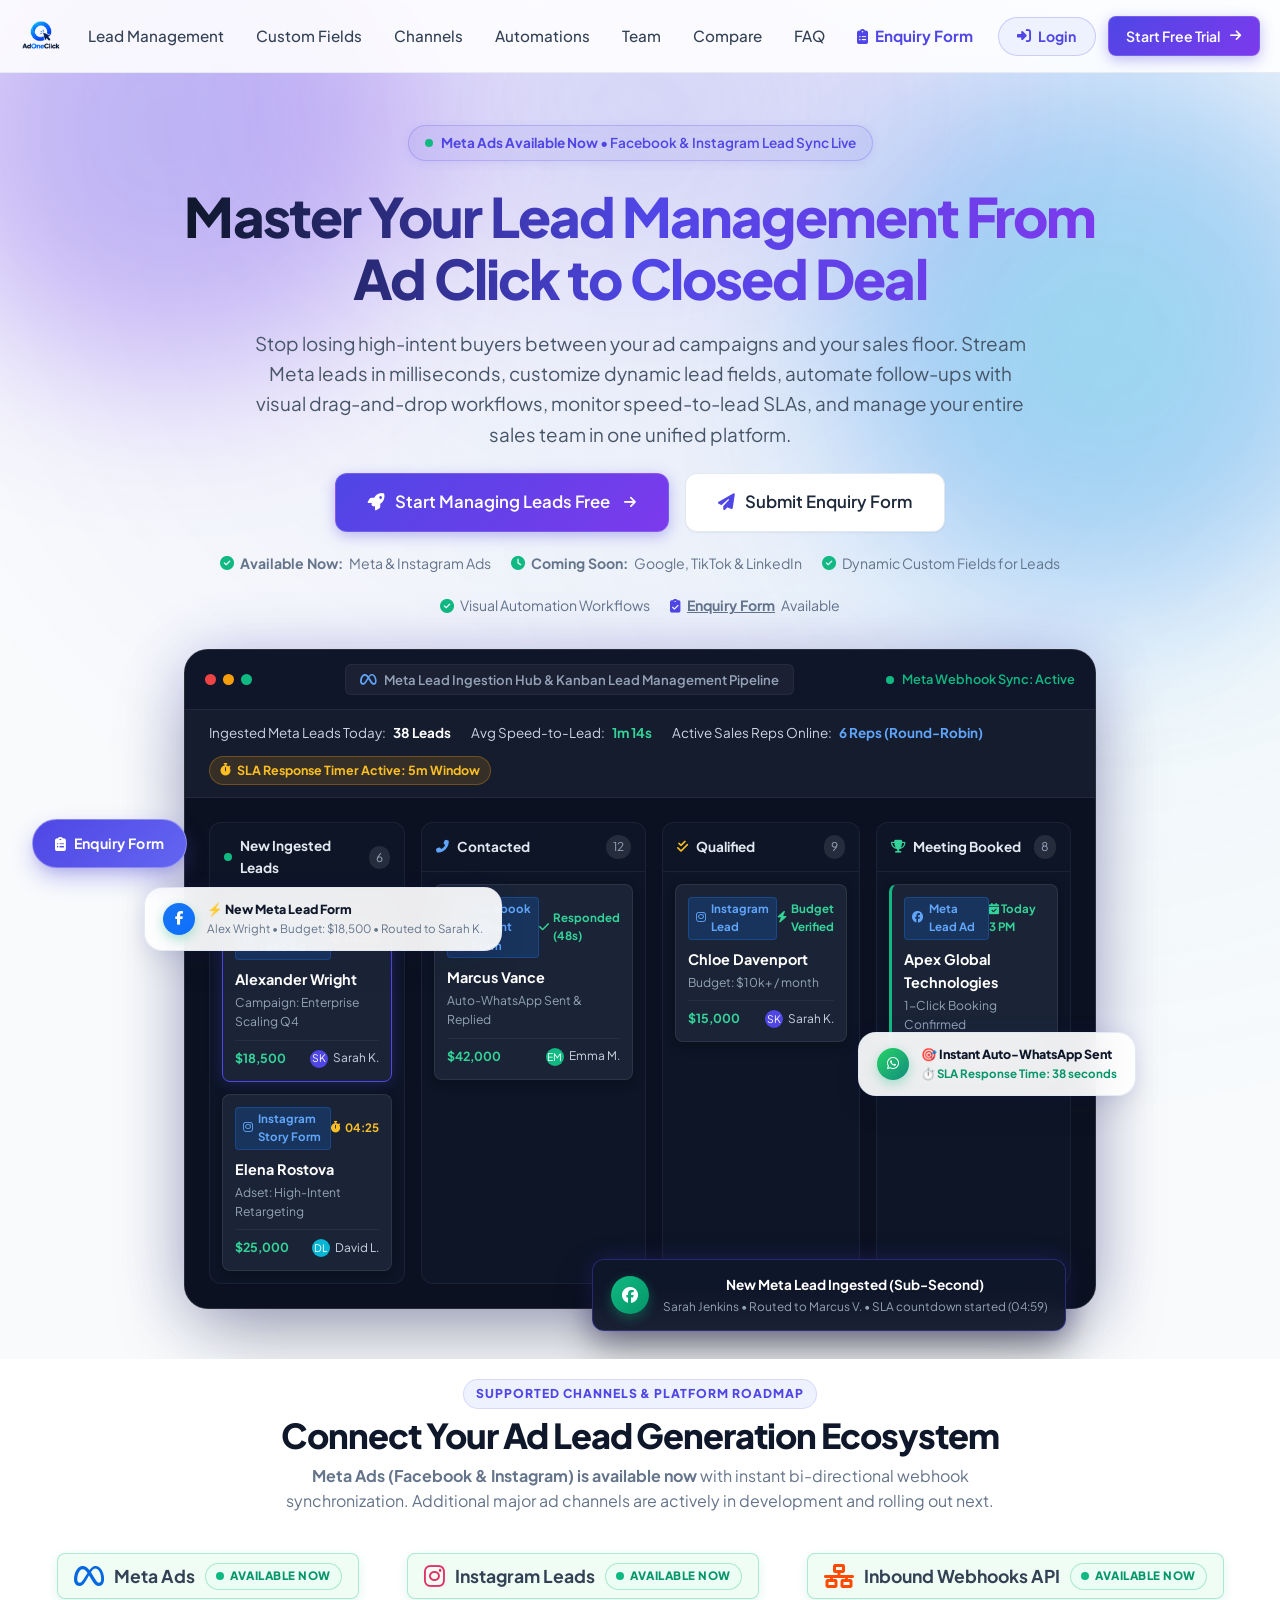
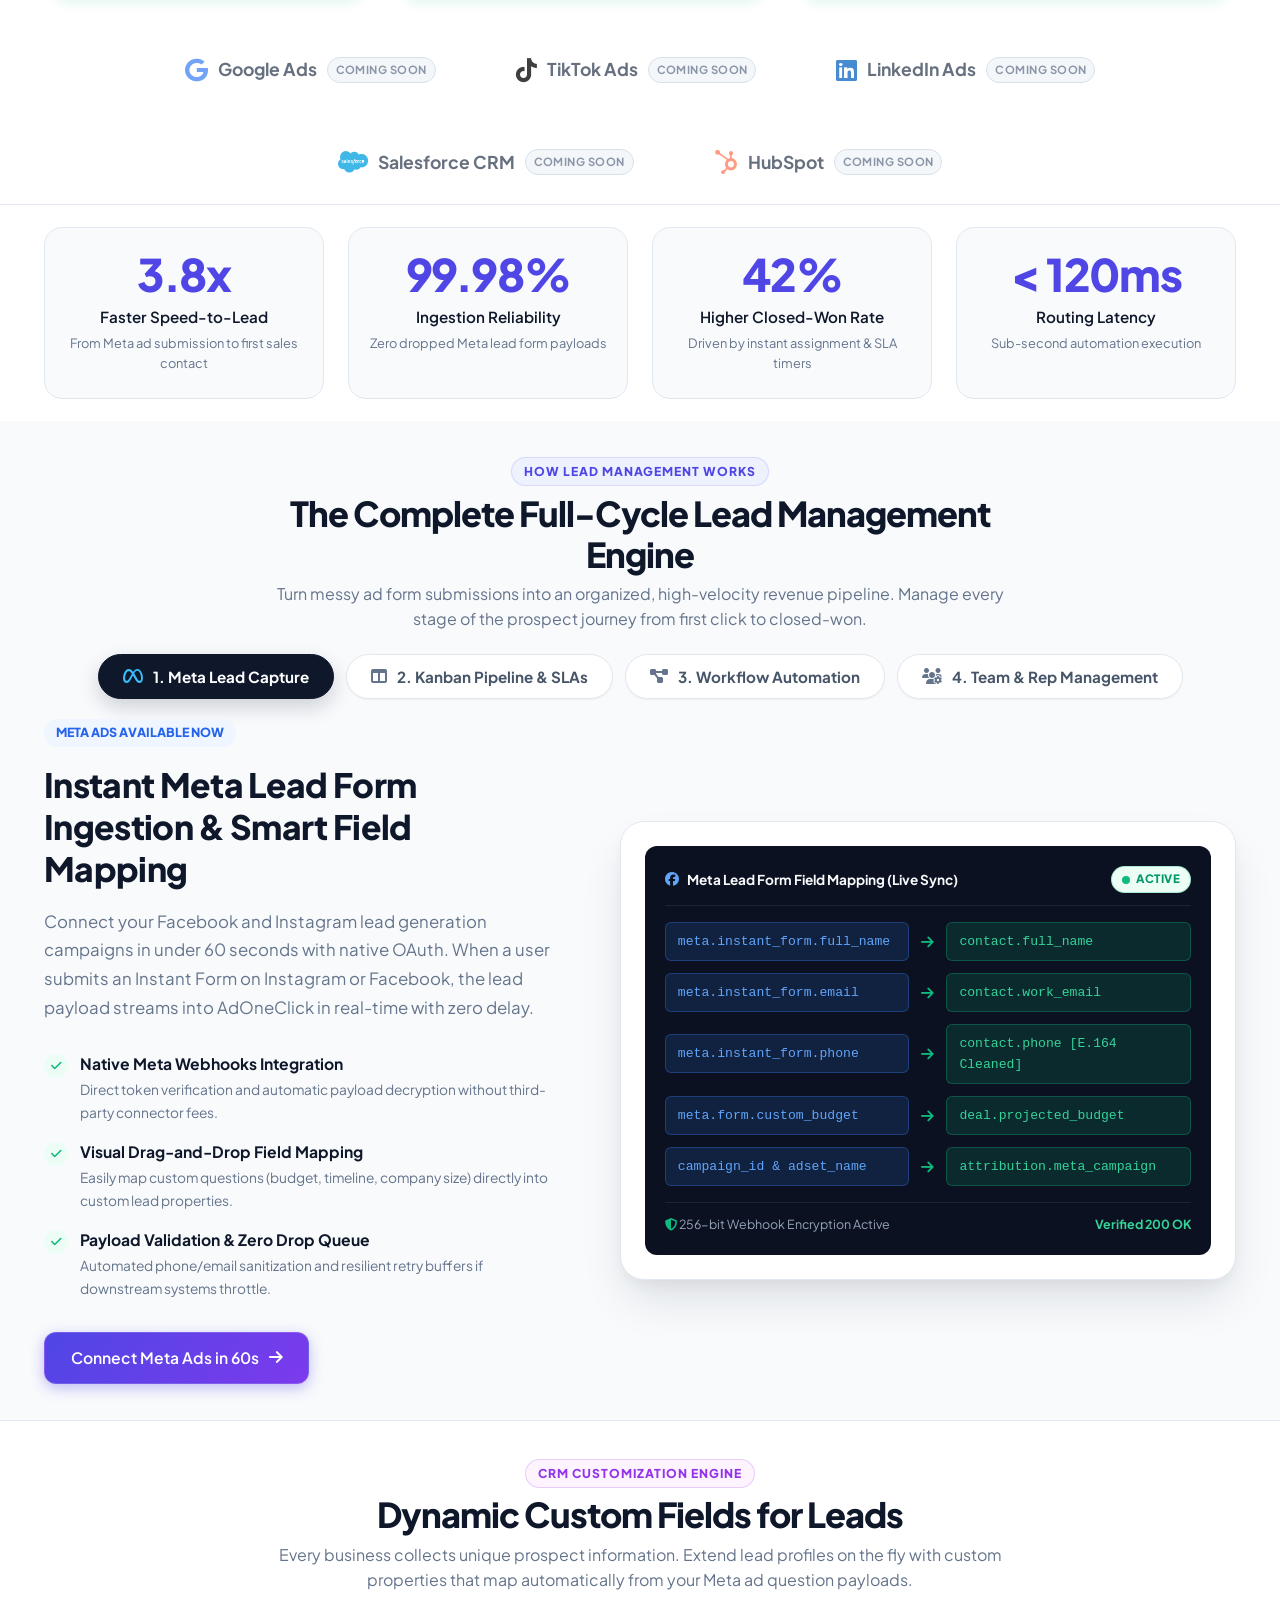
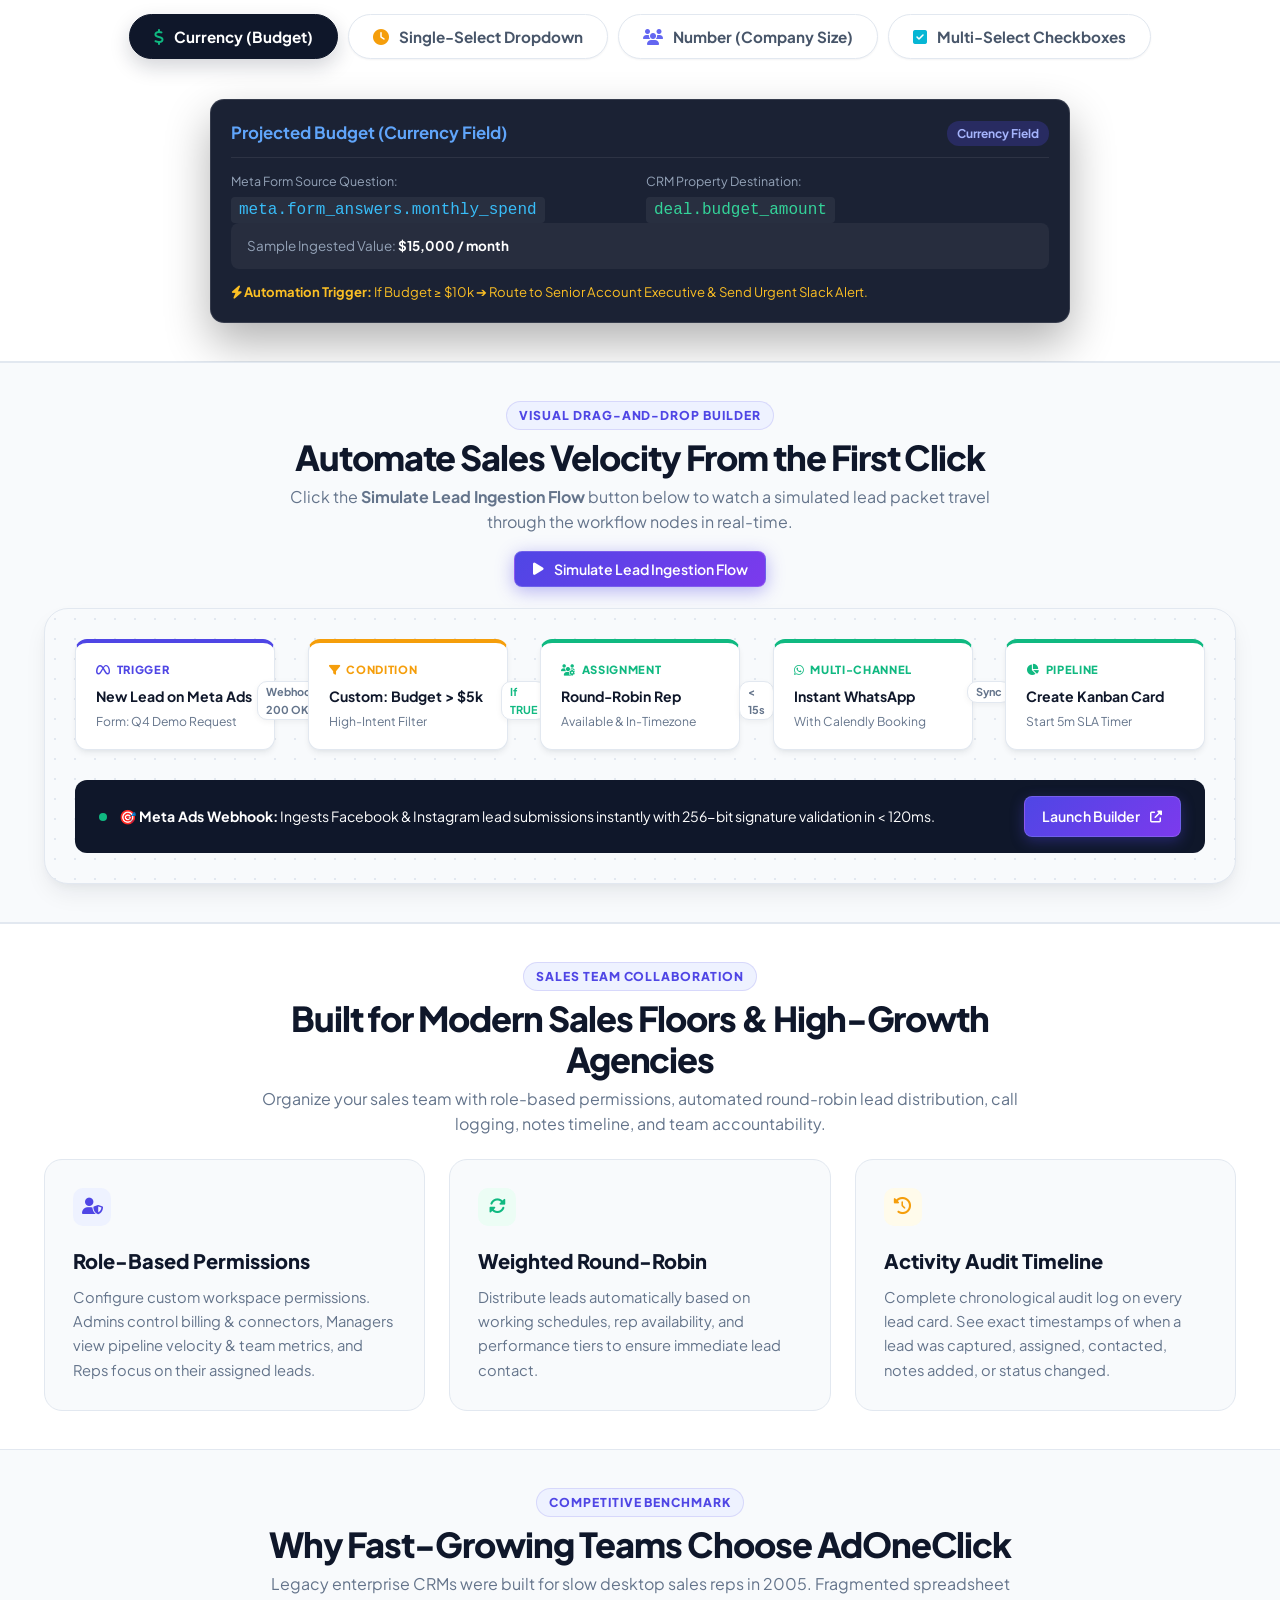
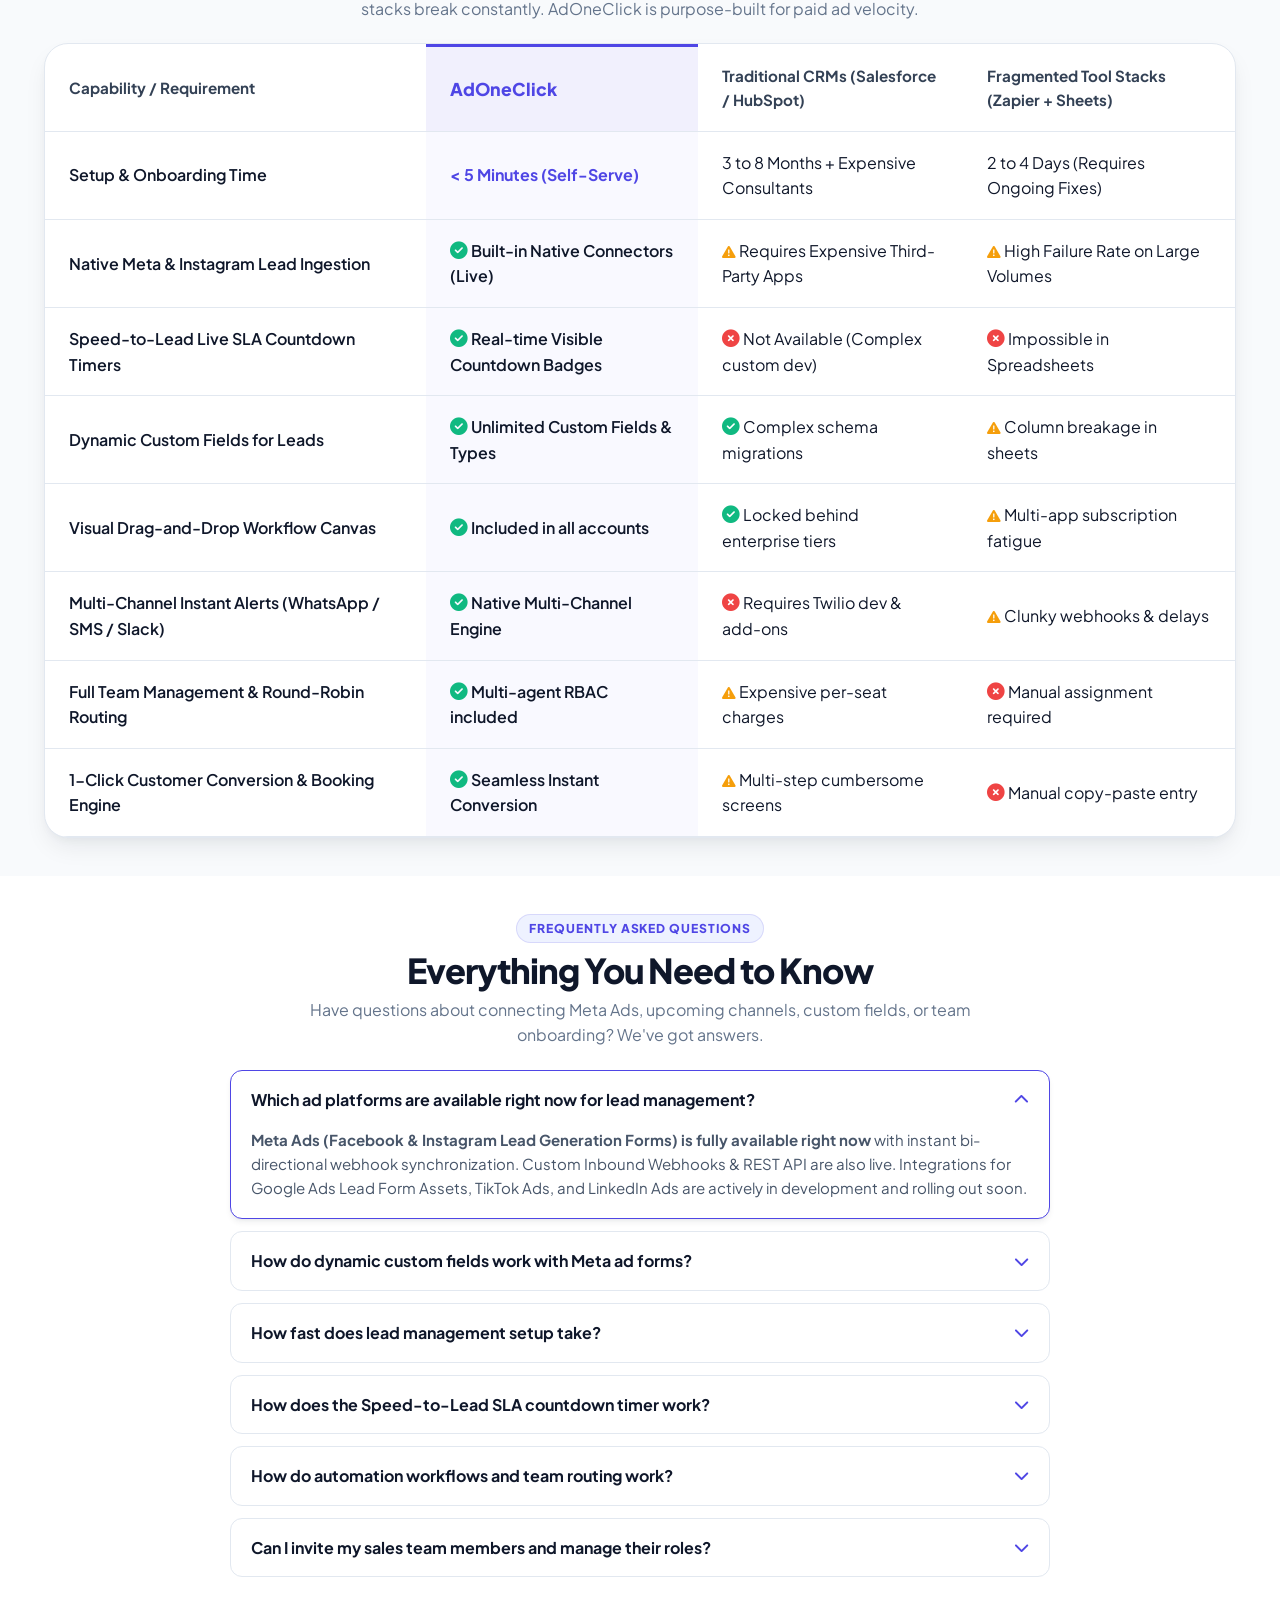
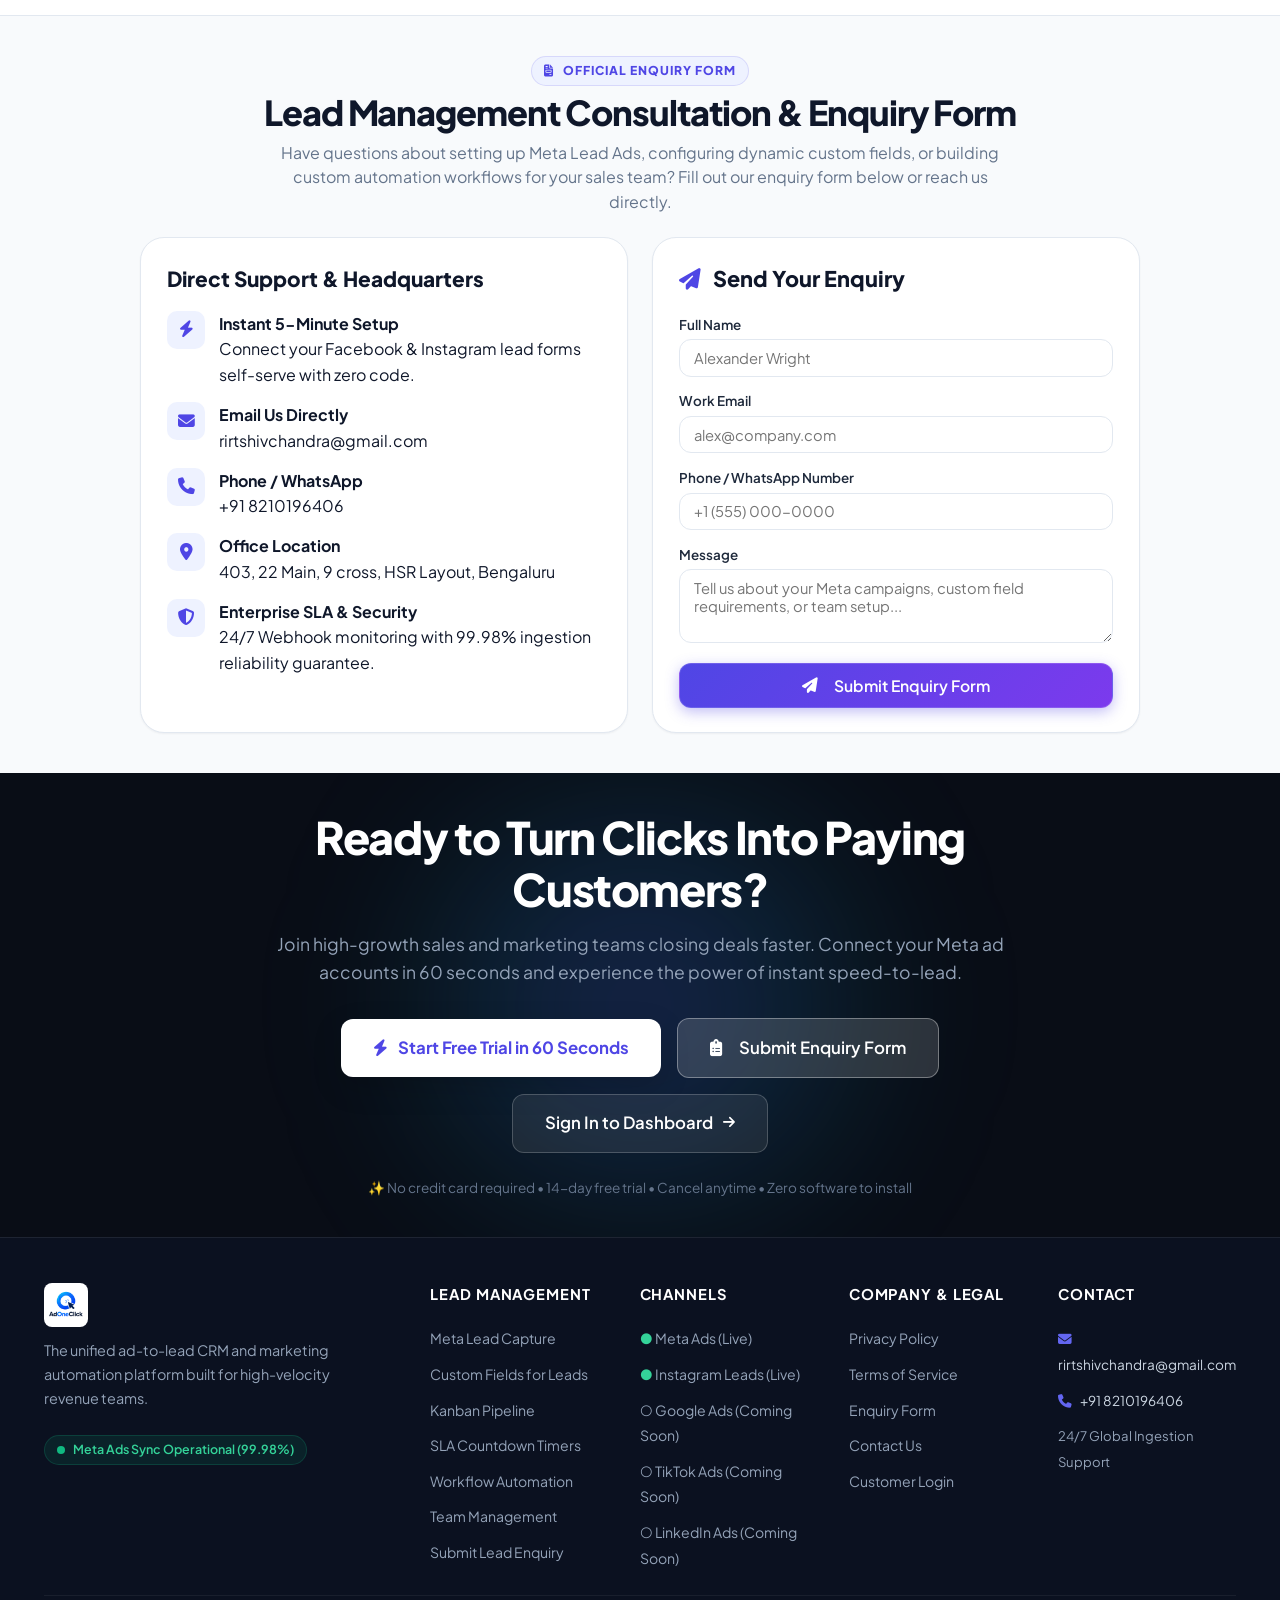
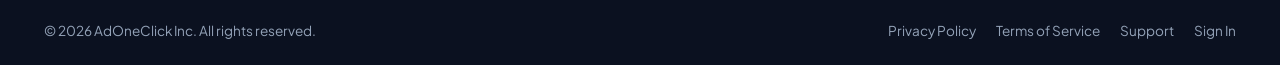
==== index.html @ de8b2161 "feat: complete AdOneClick marketing website with lead management, custom fields, live enquiry API, a" ====
<!DOCTYPE html>
<html lang="en">
<head>
    <meta charset="UTF-8">
    <meta name="viewport" content="width=device-width, initial-scale=1.0">

    <!-- SEO Meta Tags -->
    <title>AdOneClick — Lead Management CRM & Meta Ad Automation Platform</title>
    <meta name="description" content="AdOneClick is the unified lead management CRM for Meta Ads (Facebook & Instagram). Ingest ad leads in milliseconds, configure custom fields, automate sales routing, and track speed-to-lead SLAs.">
    <meta name="keywords" content="lead management CRM, Meta ads lead CRM, Facebook lead ad integration, Instagram lead automation, speed to lead SLA, visual workflow automation, ad to lead CRM, custom fields for leads, lead routing round robin">
    <meta name="author" content="AdOneClick Inc.">
    <meta name="robots" content="index, follow">
    <link rel="canonical" href="https://adoneclick.com/">

    <!-- Open Graph (OG) Meta Tags for Social & Search Previews -->
    <meta property="og:type" content="website">
    <meta property="og:url" content="https://adoneclick.com/">
    <meta property="og:title" content="AdOneClick — Lead Management CRM & Meta Ad Automation Platform">
    <meta property="og:description" content="Turn Meta ad clicks into closed deals in seconds. Capture Facebook & Instagram leads with custom fields, visual workflow automations, and speed-to-lead SLA timers.">
    <meta property="og:image" content="https://adoneclick.com/images/logo.png">
    <meta property="og:site_name" content="AdOneClick">

    <!-- Twitter Card Meta Tags -->
    <meta name="twitter:card" content="summary_large_image">
    <meta name="twitter:url" content="https://adoneclick.com/">
    <meta name="twitter:title" content="AdOneClick — Lead Management CRM & Meta Ad Automation Platform">
    <meta name="twitter:description" content="Turn Meta ad clicks into closed deals in seconds with real-time lead management CRM, custom fields, and visual workflows.">
    <meta name="twitter:image" content="https://adoneclick.com/images/logo.png">

    <!-- JSON-LD Structured Data Schema for Search Engines (SoftwareApplication & FAQ) -->
    <script type="application/ld+json">
    {
      "@context": "https://schema.org",
      "@graph": [
        {
          "@type": "SoftwareApplication",
          "name": "AdOneClick",
          "applicationCategory": "BusinessApplication",
          "operatingSystem": "All Web Browsers, Cloud SaaS",
          "description": "Unified Ad-to-Lead CRM and marketing automation software for Meta Ads, Facebook Lead Forms, and Instagram Lead Generation campaigns.",
          "offers": {
            "@type": "Offer",
            "price": "0",
            "priceCurrency": "USD",
            "description": "Free 14-day trial with full Meta lead management and automations"
          },
          "featureList": [
            "Meta Ads Real-Time Webhook Ingestion",
            "Full-Cycle Kanban Lead Management Pipeline",
            "Speed-to-Lead SLA Countdown Badges",
            "Dynamic Custom Fields for Leads",
            "Drag-and-Drop Visual Workflow Automation Canvas",
            "Round-Robin & Weighted Team Routing",
            "Instant Multi-Channel Push (WhatsApp, SMS, Slack)",
            "Role-Based Access Control (Admin, Manager, Rep)"
          ]
        },
        {
          "@type": "Organization",
          "name": "AdOneClick",
          "url": "https://adoneclick.com/",
          "logo": "https://adoneclick.com/images/logo.png",
          "contactPoint": {
            "@type": "ContactPoint",
            "telephone": "+91-8210196406",
            "contactType": "Customer Support",
            "email": "rirtshivchandra@gmail.com"
          }
        },
        {
          "@type": "FAQPage",
          "mainEntity": [
            {
              "@type": "Question",
              "name": "Which ad platforms are available right now for lead management?",
              "acceptedAnswer": {
                "@type": "Answer",
                "text": "Meta Ads (Facebook and Instagram Lead Generation Forms) is fully available right now with instant sub-second webhook synchronization. Inbound Webhooks and REST APIs are also live. Google Ads, TikTok Ads, and LinkedIn Ads are actively in development on our roadmap."
              }
            },
            {
              "@type": "Question",
              "name": "Can we configure dynamic custom fields for incoming leads?",
              "acceptedAnswer": {
                "@type": "Answer",
                "text": "Yes! AdOneClick provides dynamic custom fields supporting currency, numbers, text, single-select dropdowns, multi-select checkboxes, and dates. All custom Meta ad form questions map automatically to your CRM lead properties."
              }
            },
            {
              "@type": "Question",
              "name": "How does Speed-to-Lead SLA tracking work?",
              "acceptedAnswer": {
                "@type": "Answer",
                "text": "When a lead arrives from a Meta ad, an SLA timer begins counting down in real-time. Visual badges shift from green to yellow to flashing red, alerting reps and managers before lead opportunities turn cold."
              }
            }
          ]
        }
      ]
    }
    </script>

    <!-- Official Brand Favicon & Styles -->
    <link rel="icon" type="image/png" href="images/logo.png">
    <link rel="stylesheet" href="css/style.css">
    <link rel="preconnect" href="https://fonts.googleapis.com">
    <link rel="preconnect" href="https://fonts.gstatic.com" crossorigin>
    <link href="https://fonts.googleapis.com/css2?family=Plus+Jakarta+Sans:wght@300;400;500;600;700;800&family=Inter:wght@400;500;600;700&display=swap" rel="stylesheet">
    <link rel="stylesheet" href="https://cdnjs.cloudflare.com/ajax/libs/font-awesome/6.5.1/css/all.min.css">
</head>
<body>
    <!-- Top Animated Reading Progress Bar -->
    <div class="scroll-progress-bar"></div>

    <!-- Page Preloader -->
    <div class="loader">
        <div class="spinner"></div>
    </div>

    <!-- Sticky Navigation Bar -->
    <header class="navbar">
        <div class="container navbar-container">
            <a href="index.html" class="brand-logo" aria-label="AdOneClick Home">
                <img src="images/logo.png" alt="AdOneClick" class="brand-logo-img">
            </a>

            <nav class="nav-links">
                <a href="#lead-management">Lead Management</a>
                <a href="#custom-fields">Custom Fields</a>
                <a href="#integrations">Channels</a>
                <a href="#automations">Automations</a>
                <a href="#team-management">Team</a>
                <a href="#comparison">Compare</a>
                <a href="#faq">FAQ</a>
                <a href="#enquiry" style="color: var(--primary); font-weight: 700;"><i class="fas fa-clipboard-list" style="margin-right: 4px;"></i> Enquiry Form</a>
                <a href="https://app.adoneclick.com/" class="btn btn-sm btn-primary mobile-drawer-cta" target="_blank" rel="noopener">
                    <span>Start Free Trial</span>
                    <i class="fas fa-arrow-right" style="font-size: 0.8rem;"></i>
                </a>
            </nav>

            <div class="nav-actions">
                <a href="https://app.adoneclick.com/" class="btn-nav-login" target="_blank" rel="noopener">
                    <i class="fas fa-sign-in-alt"></i>
                    <span>Login</span>
                </a>
                <a href="https://app.adoneclick.com/" class="btn btn-sm btn-primary" target="_blank" rel="noopener">
                    <span>Start Free Trial</span>
                    <i class="fas fa-arrow-right" style="font-size: 0.8rem;"></i>
                </a>
            </div>

            <button class="mobile-menu-btn" aria-label="Toggle navigation">
                <i class="fas fa-bars"></i>
            </button>
        </div>
    </header>

    <!-- Hero Section -->
    <section class="hero" id="home">
        <!-- Floating Animated Ambient Orbs -->
        <div class="hero-orb hero-orb-1"></div>
        <div class="hero-orb hero-orb-2"></div>
        <div class="hero-glow-bg"></div>

        <div class="container hero-content">
            <!-- Channel Status Announcement Badge -->
            <div class="glow-pill">
                <span class="pulsing-dot"></span>
                <span><strong>Meta Ads Available Now</strong> • Facebook & Instagram Lead Sync Live</span>
            </div>

            <h1 class="shimmer-headline">Master Your Lead Management From Ad Click to Closed Deal</h1>

            <p class="hero-subheading">
                Stop losing high-intent buyers between your ad campaigns and your sales floor. Stream Meta leads in milliseconds, customize dynamic lead fields, automate follow-ups with visual drag-and-drop workflows, monitor speed-to-lead SLAs, and manage your entire sales team in one unified platform.
            </p>

            <!-- High-Contrast Action CTAs with Direct Enquiry Form Option -->
            <div class="hero-ctas">
                <a href="https://app.adoneclick.com/" class="btn btn-lg btn-primary" target="_blank" rel="noopener">
                    <i class="fas fa-rocket"></i>
                    <span>Start Managing Leads Free</span>
                    <i class="fas fa-arrow-right" style="font-size: 0.85rem; margin-left: 4px;"></i>
                </a>
                <a href="#enquiry" class="btn btn-lg btn-secondary" style="background: #FFFFFF; border: 1.5px solid var(--border-light); color: var(--dark-800); box-shadow: var(--shadow-sm);">
                    <i class="fas fa-paper-plane" style="color: var(--primary);"></i>
                    <span>Submit Enquiry Form</span>
                </a>
            </div>

            <div class="hero-guarantee">
                <span><i class="fas fa-check-circle"></i> <strong>Available Now:</strong> Meta & Instagram Ads</span>
                <span><i class="fas fa-clock"></i> <strong>Coming Soon:</strong> Google, TikTok & LinkedIn</span>
                <span><i class="fas fa-check-circle"></i> Dynamic Custom Fields for Leads</span>
                <span><i class="fas fa-check-circle"></i> Visual Automation Workflows</span>
                <span><i class="fas fa-clipboard-check" style="color: var(--primary);"></i> <strong><a href="#enquiry" style="color: inherit; text-decoration: underline;">Enquiry Form</a></strong> Available</span>
            </div>

            <!-- Hero Mockup: High-Fidelity Lead Management Pipeline UI with Floating Cards -->
            <div class="hero-mockup-wrapper">
                <!-- Floating Animated Hero Card 1 (Left) -->
                <div class="hero-floating-card hero-float-left">
                    <div class="toast-icon-wrap" style="width: 32px; height: 32px; font-size: 0.85rem; background: linear-gradient(135deg, #1877F2 0%, #0D6EFD 100%);">
                        <i class="fab fa-facebook-f"></i>
                    </div>
                    <div style="text-align: left;">
                        <div style="font-size: 0.78rem; font-weight: 800; color: var(--dark-900);">⚡ New Meta Lead Form</div>
                        <div style="font-size: 0.72rem; color: var(--text-muted);">Alex Wright • Budget: $18,500 • Routed to Sarah K.</div>
                    </div>
                </div>

                <!-- Floating Animated Hero Card 2 (Right) -->
                <div class="hero-floating-card hero-float-right">
                    <div class="toast-icon-wrap" style="width: 32px; height: 32px; font-size: 0.85rem; background: linear-gradient(135deg, #25D366 0%, #128C7E 100%);">
                        <i class="fab fa-whatsapp"></i>
                    </div>
                    <div style="text-align: left;">
                        <div style="font-size: 0.78rem; font-weight: 800; color: var(--dark-900);">🎯 Instant Auto-WhatsApp Sent</div>
                        <div style="font-size: 0.72rem; color: #059669; font-weight: 700;">⏱️ SLA Response Time: 38 seconds</div>
                    </div>
                </div>

                <div class="mockup-window">
                    <div class="mockup-header">
                        <div class="window-dots">
                            <span class="dot dot-red"></span>
                            <span class="dot dot-yellow"></span>
                            <span class="dot dot-green"></span>
                        </div>
                        <div class="window-title">
                            <i class="fab fa-meta" style="color: #60A5FA;"></i>
                            <span>Meta Lead Ingestion Hub & Kanban Lead Management Pipeline</span>
                        </div>
                        <div class="window-status">
                            <span class="pulsing-dot"></span>
                            <span>Meta Webhook Sync: Active</span>
                        </div>
                    </div>

                    <div class="mockup-toolbar">
                        <div class="toolbar-stats">
                            <div class="stat-pill">
                                <span>Ingested Meta Leads Today:</span>
                                <strong>38 Leads</strong>
                            </div>
                            <div class="stat-pill">
                                <span>Avg Speed-to-Lead:</span>
                                <strong style="color: #34D399;">1m 14s</strong>
                            </div>
                            <div class="stat-pill">
                                <span>Active Sales Reps Online:</span>
                                <strong style="color: #60A5FA;">6 Reps (Round-Robin)</strong>
                            </div>
                        </div>

                        <div class="live-sla-badge">
                            <i class="fas fa-stopwatch"></i>
                            <span>SLA Response Timer Active: 5m Window</span>
                        </div>
                    </div>

                    <div class="mockup-body">
                        <!-- Column 1: New Leads -->
                        <div class="pipeline-col">
                            <div class="col-header">
                                <div class="col-title">
                                    <span class="pulsing-dot"></span>
                                    <span>New Ingested Leads</span>
                                </div>
                                <span class="col-count">6</span>
                            </div>
                            <div class="col-cards">
                                <div class="lead-card card-active">
                                    <div class="card-top">
                                        <span class="platform-badge badge-meta">
                                            <i class="fab fa-facebook"></i> Facebook Lead Ad
                                        </span>
                                        <span class="card-sla sla-urgent">
                                            <i class="fas fa-stopwatch"></i> <span class="sla-live-timer">01:42</span>
                                        </span>
                                    </div>
                                    <div class="card-lead-name">Alexander Wright</div>
                                    <div class="card-lead-meta">Campaign: Enterprise Scaling Q4</div>
                                    <div class="card-amount-rep">
                                        <span class="card-deal-value">$18,500</span>
                                        <div class="card-rep-avatar">
                                            <span class="rep-mini-img">SK</span>
                                            <span>Sarah K.</span>
                                        </div>
                                    </div>
                                </div>

                                <div class="lead-card">
                                    <div class="card-top">
                                        <span class="platform-badge badge-meta">
                                            <i class="fab fa-instagram"></i> Instagram Story Form
                                        </span>
                                        <span class="card-sla sla-warning">
                                            <i class="fas fa-stopwatch"></i> <span class="sla-live-timer">03:19</span>
                                        </span>
                                    </div>
                                    <div class="card-lead-name">Elena Rostova</div>
                                    <div class="card-lead-meta">Adset: High-Intent Retargeting</div>
                                    <div class="card-amount-rep">
                                        <span class="card-deal-value">$25,000</span>
                                        <div class="card-rep-avatar">
                                            <span class="rep-mini-img" style="background: #06B6D4;">DL</span>
                                            <span>David L.</span>
                                        </div>
                                    </div>
                                </div>
                            </div>
                        </div>

                        <!-- Column 2: Contacted -->
                        <div class="pipeline-col">
                            <div class="col-header">
                                <div class="col-title">
                                    <i class="fas fa-phone-alt" style="color: #60A5FA; font-size: 0.8rem;"></i>
                                    <span>Contacted</span>
                                </div>
                                <span class="col-count">12</span>
                            </div>
                            <div class="col-cards">
                                <div class="lead-card">
                                    <div class="card-top">
                                        <span class="platform-badge badge-meta">
                                            <i class="fab fa-facebook"></i> Facebook Instant Form
                                        </span>
                                        <span class="card-sla sla-good">
                                            <i class="fas fa-check"></i> Responded (48s)
                                        </span>
                                    </div>
                                    <div class="card-lead-name">Marcus Vance</div>
                                    <div class="card-lead-meta">Auto-WhatsApp Sent & Replied</div>
                                    <div class="card-amount-rep">
                                        <span class="card-deal-value">$42,000</span>
                                        <div class="card-rep-avatar">
                                            <span class="rep-mini-img" style="background: #10B981;">EM</span>
                                            <span>Emma M.</span>
                                        </div>
                                    </div>
                                </div>
                            </div>
                        </div>

                        <!-- Column 3: Qualified -->
                        <div class="pipeline-col">
                            <div class="col-header">
                                <div class="col-title">
                                    <i class="fas fa-check-double" style="color: #FBBF24; font-size: 0.8rem;"></i>
                                    <span>Qualified</span>
                                </div>
                                <span class="col-count">9</span>
                            </div>
                            <div class="col-cards">
                                <div class="lead-card">
                                    <div class="card-top">
                                        <span class="platform-badge badge-meta">
                                            <i class="fab fa-instagram"></i> Instagram Lead
                                        </span>
                                        <span class="card-sla sla-good">
                                            <i class="fas fa-bolt"></i> Budget Verified
                                        </span>
                                    </div>
                                    <div class="card-lead-name">Chloe Davenport</div>
                                    <div class="card-lead-meta">Budget: $10k+ / month</div>
                                    <div class="card-amount-rep">
                                        <span class="card-deal-value">$15,000</span>
                                        <div class="card-rep-avatar">
                                            <span class="rep-mini-img">SK</span>
                                            <span>Sarah K.</span>
                                        </div>
                                    </div>
                                </div>
                            </div>
                        </div>

                        <!-- Column 4: Meeting Booked / Won -->
                        <div class="pipeline-col">
                            <div class="col-header">
                                <div class="col-title">
                                    <i class="fas fa-trophy" style="color: #34D399; font-size: 0.8rem;"></i>
                                    <span>Meeting Booked</span>
                                </div>
                                <span class="col-count">8</span>
                            </div>
                            <div class="col-cards">
                                <div class="lead-card" style="border-left: 3px solid #10B981;">
                                    <div class="card-top">
                                        <span class="platform-badge badge-meta">
                                            <i class="fab fa-facebook"></i> Meta Lead Ad
                                        </span>
                                        <span style="font-size: 0.72rem; color: #34D399; font-weight: 700;">
                                            <i class="fas fa-calendar-check"></i> Today 3 PM
                                        </span>
                                    </div>
                                    <div class="card-lead-name">Apex Global Technologies</div>
                                    <div class="card-lead-meta">1-Click Booking Confirmed</div>
                                    <div class="card-amount-rep">
                                        <span class="card-deal-value">$64,000</span>
                                        <div class="card-rep-avatar">
                                            <span class="rep-mini-img" style="background: #8B5CF6;">JS</span>
                                            <span>Jordan S.</span>
                                        </div>
                                    </div>
                                </div>
                            </div>
                        </div>
                    </div>
                </div>

                <!-- Floating Simulated Real-Time Toast -->
                <div class="floating-notification-toast">
                    <div class="toast-icon-wrap">
                        <i class="fab fa-facebook"></i>
                    </div>
                    <div class="toast-text">
                        <h5>New Meta Lead Ingested (Sub-Second)</h5>
                        <p>Sarah Jenkins • Routed to Marcus V. • SLA countdown started (04:59)</p>
                    </div>
                </div>
            </div>
        </div>
    </section>

    <!-- Channels & Roadmap Section -->
    <section class="social-proof" id="integrations">
        <div class="container">
            <div class="section-header" style="margin-bottom: 2.5rem;">
                <span class="section-tag">Supported Channels & Platform Roadmap</span>
                <h2 class="section-title">Connect Your Ad Lead Generation Ecosystem</h2>
                <p class="section-subtitle">
                    <strong>Meta Ads (Facebook & Instagram) is available now</strong> with instant bi-directional webhook synchronization. Additional major ad channels are actively in development and rolling out next.
                </p>
            </div>

            <div class="logo-grid">
                <!-- Meta Available Now -->
                <div class="partner-logo-item active-channel">
                    <i class="fab fa-meta" style="color: #0668E1;"></i>
                    <span>Meta Ads</span>
                    <span class="badge-live-now"><span class="pulsing-dot"></span> Available Now</span>
                </div>

                <div class="partner-logo-item active-channel">
                    <i class="fab fa-instagram" style="color: #E1306C;"></i>
                    <span>Instagram Leads</span>
                    <span class="badge-live-now"><span class="pulsing-dot"></span> Available Now</span>
                </div>

                <div class="partner-logo-item active-channel">
                    <i class="fas fa-network-wired" style="color: #FF4A00;"></i>
                    <span>Inbound Webhooks API</span>
                    <span class="badge-live-now"><span class="pulsing-dot"></span> Available Now</span>
                </div>

                <!-- Coming Soon Channels -->
                <div class="partner-logo-item future-channel">
                    <i class="fab fa-google" style="color: #4285F4;"></i>
                    <span>Google Ads</span>
                    <span class="badge-coming-soon">Coming Soon</span>
                </div>

                <div class="partner-logo-item future-channel">
                    <i class="fab fa-tiktok" style="color: #000000;"></i>
                    <span>TikTok Ads</span>
                    <span class="badge-coming-soon">Coming Soon</span>
                </div>

                <div class="partner-logo-item future-channel">
                    <i class="fab fa-linkedin" style="color: #0A66C2;"></i>
                    <span>LinkedIn Ads</span>
                    <span class="badge-coming-soon">Coming Soon</span>
                </div>

                <div class="partner-logo-item future-channel">
                    <i class="fab fa-salesforce" style="color: #00A1E0;"></i>
                    <span>Salesforce CRM</span>
                    <span class="badge-coming-soon">Coming Soon</span>
                </div>

                <div class="partner-logo-item future-channel">
                    <i class="fab fa-hubspot" style="color: #FF7A59;"></i>
                    <span>HubSpot</span>
                    <span class="badge-coming-soon">Coming Soon</span>
                </div>
            </div>
        </div>
    </section>

    <!-- KPI Stats Strip -->
    <section class="stats-strip">
        <div class="container">
            <div class="stats-grid">
                <div class="stat-box">
                    <div class="stat-number">3.8x</div>
                    <div class="stat-label">Faster Speed-to-Lead</div>
                    <div class="stat-sub">From Meta ad submission to first sales contact</div>
                </div>
                <div class="stat-box">
                    <div class="stat-number">99.98%</div>
                    <div class="stat-label">Ingestion Reliability</div>
                    <div class="stat-sub">Zero dropped Meta lead form payloads</div>
                </div>
                <div class="stat-box">
                    <div class="stat-number">42%</div>
                    <div class="stat-label">Higher Closed-Won Rate</div>
                    <div class="stat-sub">Driven by instant assignment & SLA timers</div>
                </div>
                <div class="stat-box">
                    <div class="stat-number">< 120ms</div>
                    <div class="stat-label">Routing Latency</div>
                    <div class="stat-sub">Sub-second automation execution</div>
                </div>
            </div>
        </div>
    </section>

    <!-- Comprehensive Lead Management Section: How Lead Management Works -->
    <section class="feature-showcase" id="lead-management">
        <div class="container">
            <div class="section-header">
                <span class="section-tag">How Lead Management Works</span>
                <h2 class="section-title">The Complete Full-Cycle Lead Management Engine</h2>
                <p class="section-subtitle">
                    Turn messy ad form submissions into an organized, high-velocity revenue pipeline. Manage every stage of the prospect journey from first click to closed-won.
                </p>
            </div>

            <!-- Segmented Tabs Navigation -->
            <div class="tabs-navigation">
                <button class="tab-btn active" data-tab="tab-sync">
                    <i class="fab fa-meta"></i>
                    <span>1. Meta Lead Capture</span>
                </button>
                <button class="tab-btn" data-tab="tab-crm">
                    <i class="fas fa-columns"></i>
                    <span>2. Kanban Pipeline & SLAs</span>
                </button>
                <button class="tab-btn" data-tab="tab-automation">
                    <i class="fas fa-project-diagram"></i>
                    <span>3. Workflow Automation</span>
                </button>
                <button class="tab-btn" data-tab="tab-team">
                    <i class="fas fa-users-cog"></i>
                    <span>4. Team & Rep Management</span>
                </button>
            </div>

            <!-- Tab 1: Meta Lead Capture -->
            <div class="tab-content-panel active" id="tab-sync">
                <div class="tab-details">
                    <span class="tab-badge" style="background: #EFF6FF; color: #2563EB;">Meta Ads Available Now</span>
                    <h3>Instant Meta Lead Form Ingestion & Smart Field Mapping</h3>
                    <p>
                        Connect your Facebook and Instagram lead generation campaigns in under 60 seconds with native OAuth. When a user submits an Instant Form on Instagram or Facebook, the lead payload streams into AdOneClick in real-time with zero delay.
                    </p>
                    <div class="tab-feature-list">
                        <div class="feature-list-item">
                            <div class="list-icon"><i class="fas fa-check"></i></div>
                            <div class="list-text">
                                <h4>Native Meta Webhooks Integration</h4>
                                <p>Direct token verification and automatic payload decryption without third-party connector fees.</p>
                            </div>
                        </div>
                        <div class="feature-list-item">
                            <div class="list-icon"><i class="fas fa-check"></i></div>
                            <div class="list-text">
                                <h4>Visual Drag-and-Drop Field Mapping</h4>
                                <p>Easily map custom questions (budget, timeline, company size) directly into custom lead properties.</p>
                            </div>
                        </div>
                        <div class="feature-list-item">
                            <div class="list-icon"><i class="fas fa-check"></i></div>
                            <div class="list-text">
                                <h4>Payload Validation & Zero Drop Queue</h4>
                                <p>Automated phone/email sanitization and resilient retry buffers if downstream systems throttle.</p>
                            </div>
                        </div>
                    </div>
                    <a href="https://app.adoneclick.com/" class="btn btn-primary" target="_blank" rel="noopener">
                        <span>Connect Meta Ads in 60s</span>
                        <i class="fas fa-arrow-right"></i>
                    </a>
                </div>

                <div class="tab-preview-card">
                    <div class="mapping-box">
                        <div class="mapping-header">
                            <div style="display: flex; align-items: center; gap: 8px;">
                                <i class="fab fa-facebook" style="color: #60A5FA;"></i>
                                <span>Meta Lead Form Field Mapping (Live Sync)</span>
                            </div>
                            <span class="badge-live-now"><span class="pulsing-dot"></span> Active</span>
                        </div>

                        <div class="mapping-row">
                            <div class="source-tag">meta.instant_form.full_name</div>
                            <div class="map-arrow"><i class="fas fa-arrow-right"></i></div>
                            <div class="crm-tag">contact.full_name</div>
                        </div>
                        <div class="mapping-row">
                            <div class="source-tag">meta.instant_form.email</div>
                            <div class="map-arrow"><i class="fas fa-arrow-right"></i></div>
                            <div class="crm-tag">contact.work_email</div>
                        </div>
                        <div class="mapping-row">
                            <div class="source-tag">meta.instant_form.phone</div>
                            <div class="map-arrow"><i class="fas fa-arrow-right"></i></div>
                            <div class="crm-tag">contact.phone [E.164 Cleaned]</div>
                        </div>
                        <div class="mapping-row">
                            <div class="source-tag">meta.form.custom_budget</div>
                            <div class="map-arrow"><i class="fas fa-arrow-right"></i></div>
                            <div class="crm-tag">deal.projected_budget</div>
                        </div>
                        <div class="mapping-row">
                            <div class="source-tag">campaign_id & adset_name</div>
                            <div class="map-arrow"><i class="fas fa-arrow-right"></i></div>
                            <div class="crm-tag">attribution.meta_campaign</div>
                        </div>

                        <div class="mapping-status">
                            <span><i class="fas fa-shield-alt" style="color: #10B981;"></i> 256-bit Webhook Encryption Active</span>
                            <span style="color: #34D399; font-weight: 700;">Verified 200 OK</span>
                        </div>
                    </div>
                </div>
            </div>

            <!-- Tab 2: Kanban Pipeline & SLAs -->
            <div class="tab-content-panel" id="tab-crm">
                <div class="tab-details">
                    <span class="tab-badge">Visual Lead Management</span>
                    <h3>Track Every Prospect with Speed-to-Lead SLA Countdown Timers</h3>
                    <p>
                        78% of ad leads buy from the vendor that contacts them first. AdOneClick embeds live countdown badges directly on every lead card, warning reps and sales managers before lead opportunities go cold.
                    </p>
                    <div class="tab-feature-list">
                        <div class="feature-list-item">
                            <div class="list-icon"><i class="fas fa-check"></i></div>
                            <div class="list-text">
                                <h4>Full-Lifecycle Kanban Stages</h4>
                                <p>Track leads seamlessly: <em>New Lead ➔ Contacted ➔ Qualified ➔ Meeting Booked ➔ Converted to Customer</em>.</p>
                            </div>
                        </div>
                        <div class="feature-list-item">
                            <div class="list-icon"><i class="fas fa-check"></i></div>
                            <div class="list-text">
                                <h4>Visual SLA Alert Badges</h4>
                                <p>Countdown timers pulse from green to warning amber to urgent red as your SLA window elapses.</p>
                            </div>
                        </div>
                        <div class="feature-list-item">
                            <div class="list-icon"><i class="fas fa-check"></i></div>
                            <div class="list-text">
                                <h4>1-Click Deal Conversion & Custom Fields</h4>
                                <p>Convert qualified leads into customers with one click, capturing currency, payment terms, and notes.</p>
                            </div>
                        </div>
                    </div>
                    <a href="https://app.adoneclick.com/" class="btn btn-primary" target="_blank" rel="noopener">
                        <span>Explore Kanban Pipeline</span>
                        <i class="fas fa-arrow-right"></i>
                    </a>
                </div>

                <div class="tab-preview-card">
                    <div class="mapping-box" style="background: #0B1120;">
                        <div class="mapping-header">
                            <span>⚡ Live Speed-to-Lead Response Monitor</span>
                            <span class="live-sla-badge" style="background: rgba(239, 68, 68, 0.2); color: #F87171; border-color: rgba(239, 68, 68, 0.4);">
                                <i class="fas fa-exclamation-triangle"></i> Response Window Alert
                            </span>
                        </div>
                        <div style="padding: 16px 0; display: flex; flex-direction: column; gap: 14px;">
                            <div style="background: rgba(30, 41, 59, 0.8); border: 1px solid rgba(255, 255, 255, 0.1); border-radius: 8px; padding: 14px;">
                                <div style="display: flex; justify-content: space-between; align-items: center; margin-bottom: 6px;">
                                    <strong style="color: white; font-size: 0.95rem;">William Sterling</strong>
                                    <span style="color: #F87171; font-weight: 800; font-size: 0.82rem;">⏱️ 00:54 SLA remaining</span>
                                </div>
                                <div style="font-size: 0.78rem; color: #94A3B8; margin-bottom: 10px;">Source: Facebook Ad "Enterprise Plan" • Budget: $32,000</div>
                                <div style="display: flex; gap: 8px;">
                                    <a href="https://app.adoneclick.com/" target="_blank" class="btn btn-sm btn-primary" style="padding: 4px 12px; font-size: 0.75rem;">
                                        <i class="fas fa-phone-alt"></i> Call Now
                                    </a>
                                    <a href="https://app.adoneclick.com/" target="_blank" class="btn btn-sm btn-secondary" style="padding: 4px 12px; font-size: 0.75rem; background: #1E293B; color: white; border-color: rgba(255, 255, 255, 0.1);">
                                        <i class="fab fa-whatsapp"></i> Send WhatsApp
                                    </a>
                                </div>
                            </div>

                            <div style="background: rgba(30, 41, 59, 0.8); border: 1px solid rgba(255, 255, 255, 0.1); border-radius: 8px; padding: 14px;">
                                <div style="display: flex; justify-content: space-between; align-items: center; margin-bottom: 6px;">
                                    <strong style="color: white; font-size: 0.95rem;">Samantha Lee</strong>
                                    <span style="color: #34D399; font-weight: 800; font-size: 0.82rem;">✅ Responded in 38s</span>
                                </div>
                                <div style="font-size: 0.78rem; color: #94A3B8;">Source: Instagram Story Ad • Rep: Sarah K. • Meeting Booked for Tomorrow 10 AM</div>
                            </div>
                        </div>
                    </div>
                </div>
            </div>

            <!-- Tab 3: Visual Workflow Automation -->
            <div class="tab-content-panel" id="tab-automation">
                <div class="tab-details">
                    <span class="tab-badge">Automation Engine</span>
                    <h3>Drag-and-Drop Workflow Builder for Instant Sales Execution</h3>
                    <p>
                        Design automated routing rules in minutes with zero code. Set conditions based on lead questionnaire answers, ad campaign name, or rep availability.
                    </p>
                    <div class="tab-feature-list">
                        <div class="feature-list-item">
                            <div class="list-icon"><i class="fas fa-check"></i></div>
                            <div class="list-text">
                                <h4>Multi-Branch Conditional Routing</h4>
                                <p>Route enterprise buyers ($10k+ budget) to Senior Account Executives while sending smaller prospects to automated nurture sequences.</p>
                            </div>
                        </div>
                        <div class="feature-list-item">
                            <div class="list-icon"><i class="fas fa-check"></i></div>
                            <div class="list-text">
                                <h4>Instant Multi-Channel Push</h4>
                                <p>Fire automated WhatsApp messages, SMS, and internal notifications the exact second a prospect submits an ad form.</p>
                            </div>
                        </div>
                        <div class="feature-list-item">
                            <div class="list-icon"><i class="fas fa-check"></i></div>
                            <div class="list-text">
                                <h4>Automated Task & Follow-Up Reminders</h4>
                                <p>Create automated follow-up tasks if a rep doesn't log a call or meeting within your designated SLA threshold.</p>
                            </div>
                        </div>
                    </div>
                    <a href="https://app.adoneclick.com/" class="btn btn-primary" target="_blank" rel="noopener">
                        <span>Setup Automation Workflow</span>
                        <i class="fas fa-arrow-right"></i>
                    </a>
                </div>

                <div class="tab-preview-card">
                    <div class="mapping-box" style="background: #0F172A;">
                        <div class="mapping-header">
                            <div style="display: flex; align-items: center; gap: 8px;">
                                <i class="fas fa-sitemap" style="color: #F59E0B;"></i>
                                <span>Active Workflow: Meta Lead Ingestion & Fast-Track Routing</span>
                            </div>
                            <span style="color: #34D399; font-size: 0.75rem; font-weight: 700;">🟢 Active (842 executions)</span>
                        </div>
                        <div style="display: flex; flex-direction: column; gap: 10px; margin-top: 15px;">
                            <div style="background: rgba(79, 70, 229, 0.15); border-left: 4px solid #4F46E5; padding: 10px 14px; border-radius: 6px; font-size: 0.84rem;">
                                <strong>⚡ Trigger:</strong> New Lead Submitted on Meta Ads (Form: High-Intent Consultation)
                            </div>
                            <div style="text-align: center; color: #64748B; font-size: 0.8rem;"><i class="fas fa-arrow-down"></i></div>
                            <div style="background: rgba(245, 158, 11, 0.15); border-left: 4px solid #F59E0B; padding: 10px 14px; border-radius: 6px; font-size: 0.84rem;">
                                <strong>🔍 Condition:</strong> Lead Budget &ge; $5,000 AND Location == Target Market
                            </div>
                            <div style="text-align: center; color: #64748B; font-size: 0.8rem;"><i class="fas fa-arrow-down"></i></div>
                            <div style="background: rgba(16, 185, 129, 0.15); border-left: 4px solid #10B981; padding: 10px 14px; border-radius: 6px; font-size: 0.84rem;">
                                <strong>🎯 Action 1:</strong> Round-Robin Assign to Available Senior Sales Rep
                            </div>
                            <div style="background: rgba(6, 182, 212, 0.15); border-left: 4px solid #06B6D4; padding: 10px 14px; border-radius: 6px; font-size: 0.84rem;">
                                <strong>💬 Action 2:</strong> Dispatch Instant WhatsApp with Calendly Link & Start 5m SLA Timer
                            </div>
                        </div>
                    </div>
                </div>
            </div>

            <!-- Tab 4: Team & Rep Management -->
            <div class="tab-content-panel" id="tab-team">
                <div class="tab-details">
                    <span class="tab-badge">Team Collaboration</span>
                    <h3>Team Management, Role-Based Access & Performance Tracking</h3>
                    <p>
                        Keep your entire sales organization aligned with granular permissions, intelligent lead distribution rules, and complete activity accountability.
                    </p>
                    <div class="tab-feature-list">
                        <div class="feature-list-item">
                            <div class="list-icon"><i class="fas fa-check"></i></div>
                            <div class="list-text">
                                <h4>Granular Role-Based Access Control (RBAC)</h4>
                                <p>Manage workspace access with predefined roles: <strong>Admin</strong> (full setup), <strong>Manager</strong> (pipeline & reports), and <strong>Sales Representative</strong> (own leads).</p>
                            </div>
                        </div>
                        <div class="feature-list-item">
                            <div class="list-icon"><i class="fas fa-check"></i></div>
                            <div class="list-text">
                                <h4>Automated Round-Robin & Capacity Rules</h4>
                                <p>Distribute leads fairly across reps, factoring in active working hours, timezones, and individual lead quotas.</p>
                            </div>
                        </div>
                        <div class="feature-list-item">
                            <div class="list-icon"><i class="fas fa-check"></i></div>
                            <div class="list-text">
                                <h4>Audit Trail, Activity Timeline & Leaderboard</h4>
                                <p>Track every rep's response time, call attempts, notes timeline, and closed-won deals in real-time.</p>
                            </div>
                        </div>
                    </div>
                    <a href="https://app.adoneclick.com/" class="btn btn-primary" target="_blank" rel="noopener">
                        <span>Manage Your Sales Team</span>
                        <i class="fas fa-arrow-right"></i>
                    </a>
                </div>

                <div class="tab-preview-card">
                    <div class="mapping-box" style="background: #0B1120;">
                        <div class="mapping-header">
                            <div style="display: flex; align-items: center; gap: 8px;">
                                <i class="fas fa-users" style="color: #34D399;"></i>
                                <span>Sales Rep Performance & Assignment Leaderboard</span>
                            </div>
                            <span style="font-size: 0.75rem; color: #94A3B8;">Live Rep Status</span>
                        </div>

                        <div style="display: flex; flex-direction: column; gap: 12px; margin-top: 14px;">
                            <div style="background: rgba(30, 41, 59, 0.7); padding: 12px 16px; border-radius: 8px; display: flex; justify-content: space-between; align-items: center;">
                                <div style="display: flex; align-items: center; gap: 10px;">
                                    <div class="rep-mini-img" style="width: 28px; height: 28px; font-size: 0.75rem;">SK</div>
                                    <div>
                                        <div style="color: white; font-weight: 700; font-size: 0.88rem;">Sarah Jenkins</div>
                                        <span class="team-role-tag role-rep">Sales Representative</span>
                                    </div>
                                </div>
                                <div style="text-align: right;">
                                    <div style="color: #34D399; font-weight: 800; font-size: 0.85rem;">42s Avg Response</div>
                                    <div style="color: #94A3B8; font-size: 0.75rem;">18 Leads Closed • 94% SLA Met</div>
                                </div>
                            </div>

                            <div style="background: rgba(30, 41, 59, 0.7); padding: 12px 16px; border-radius: 8px; display: flex; justify-content: space-between; align-items: center;">
                                <div style="display: flex; align-items: center; gap: 10px;">
                                    <div class="rep-mini-img" style="width: 28px; height: 28px; font-size: 0.75rem; background: #06B6D4;">DL</div>
                                    <div>
                                        <div style="color: white; font-weight: 700; font-size: 0.88rem;">David Lu</div>
                                        <span class="team-role-tag role-rep">Sales Representative</span>
                                    </div>
                                </div>
                                <div style="text-align: right;">
                                    <div style="color: #60A5FA; font-weight: 800; font-size: 0.85rem;">1m 05s Avg Response</div>
                                    <div style="color: #94A3B8; font-size: 0.75rem;">14 Leads Closed • 91% SLA Met</div>
                                </div>
                            </div>

                            <div style="background: rgba(30, 41, 59, 0.7); padding: 12px 16px; border-radius: 8px; display: flex; justify-content: space-between; align-items: center;">
                                <div style="display: flex; align-items: center; gap: 10px;">
                                    <div class="rep-mini-img" style="width: 28px; height: 28px; font-size: 0.75rem; background: #F59E0B;">MV</div>
                                    <div>
                                        <div style="color: white; font-weight: 700; font-size: 0.88rem;">Marcus Vance</div>
                                        <span class="team-role-tag role-manager">Sales Manager</span>
                                    </div>
                                </div>
                                <div style="text-align: right;">
                                    <div style="color: #FBBF24; font-weight: 800; font-size: 0.85rem;">Pipeline Overseer</div>
                                    <div style="color: #94A3B8; font-size: 0.75rem;">Team Capacity: 84% Active</div>
                                </div>
                            </div>
                        </div>
                    </div>
                </div>
            </div>
        </div>
    </section>

    <!-- NEW FEATURE MODULE: Dynamic Custom Fields for Leads -->
    <section class="workflow-section" id="custom-fields" style="background: #FFFFFF;">
        <div class="container">
            <div class="section-header">
                <span class="section-tag" style="background: #FDF4FF; color: #9333EA; border-color: rgba(147, 51, 234, 0.2);">CRM Customization Engine</span>
                <h2 class="section-title">Dynamic Custom Fields for Leads</h2>
                <p class="section-subtitle">
                    Every business collects unique prospect information. Extend lead profiles on the fly with custom properties that map automatically from your Meta ad question payloads.
                </p>
            </div>

            <!-- Custom Field Type Segmented Selector -->
            <div style="display: flex; justify-content: center; gap: 10px; margin-bottom: 2.5rem; flex-wrap: wrap;">
                <button class="tab-btn cf-pill active" data-field="budget">
                    <i class="fas fa-dollar-sign" style="color: #10B981;"></i>
                    <span>Currency (Budget)</span>
                </button>
                <button class="tab-btn cf-pill" data-field="timeline">
                    <i class="fas fa-clock" style="color: #F59E0B;"></i>
                    <span>Single-Select Dropdown</span>
                </button>
                <button class="tab-btn cf-pill" data-field="team_size">
                    <i class="fas fa-users" style="color: #6366F1;"></i>
                    <span>Number (Company Size)</span>
                </button>
                <button class="tab-btn cf-pill" data-field="preferred_channel">
                    <i class="fas fa-check-square" style="color: #06B6D4;"></i>
                    <span>Multi-Select Checkboxes</span>
                </button>
            </div>

            <!-- Interactive Custom Field Mapping Display -->
            <div id="cfFieldDisplay" style="max-width: 860px; margin: 0 auto; width: 100%;">
                <div style="background: rgba(15, 23, 42, 0.95); border: 1px solid rgba(255, 255, 255, 0.12); border-radius: 14px; padding: 20px; color: white; box-shadow: 0 20px 45px rgba(0, 0, 0, 0.3);">
                    <div style="display: flex; justify-content: space-between; align-items: center; margin-bottom: 14px; border-bottom: 1px solid rgba(255, 255, 255, 0.08); padding-bottom: 10px; flex-wrap: wrap; gap: 8px;">
                        <strong style="color: #60A5FA; font-size: 1.05rem;">Projected Budget (Currency Field)</strong>
                        <span style="background: rgba(79, 70, 229, 0.25); color: #A5B4FC; font-size: 0.75rem; padding: 3px 10px; border-radius: 12px; font-weight: 700;">Currency Field</span>
                    </div>
                    <div class="cf-grid-cols">
                        <div>
                            <span style="color: #94A3B8; display: block; font-size: 0.78rem; margin-bottom: 3px;">Meta Form Source Question:</span>
                            <code style="color: #38BDF8; font-family: monospace; background: rgba(255, 255, 255, 0.06); padding: 4px 8px; border-radius: 4px; word-break: break-all;">meta.form_answers.monthly_spend</code>
                        </div>
                        <div>
                            <span style="color: #94A3B8; display: block; font-size: 0.78rem; margin-bottom: 3px;">CRM Property Destination:</span>
                            <code style="color: #34D399; font-family: monospace; background: rgba(255, 255, 255, 0.06); padding: 4px 8px; border-radius: 4px; word-break: break-all;">deal.budget_amount</code>
                        </div>
                    </div>
                    <div style="background: rgba(255, 255, 255, 0.05); padding: 12px 16px; border-radius: 8px; font-size: 0.84rem; margin-bottom: 12px;">
                        <span style="color: #94A3B8;">Sample Ingested Value: </span>
                        <strong style="color: #FFFFFF;">$15,000 / month</strong>
                    </div>
                    <div style="color: #FBBF24; font-size: 0.82rem;">
                        <i class="fas fa-bolt"></i> <strong>Automation Trigger:</strong> If Budget &ge; $10k ➔ Route to Senior Account Executive & Send Urgent Slack Alert.
                    </div>
                </div>
            </div>
        </div>
    </section>

    <!-- Visual Automation Workflow Highlight Section with Interactive Simulator -->
    <section class="workflow-section" id="automations" style="background: #F8FAFC;">
        <div class="container">
            <div class="section-header">
                <span class="section-tag">Visual Drag-and-Drop Builder</span>
                <h2 class="section-title">Automate Sales Velocity From the First Click</h2>
                <p class="section-subtitle">
                    Click the <strong>Simulate Lead Ingestion Flow</strong> button below to watch a simulated lead packet travel through the workflow nodes in real-time.
                </p>
                <div style="margin-top: 1rem;">
                    <button id="btnRunSimulation" class="btn btn-sm btn-primary" style="box-shadow: 0 4px 18px rgba(79, 70, 229, 0.4);">
                        <i class="fas fa-play"></i>
                        <span>Simulate Lead Ingestion Flow</span>
                    </button>
                </div>
            </div>

            <div class="canvas-container">
                <div class="workflow-flow">
                    <!-- Node 1: Trigger -->
                    <div class="wf-node wf-node-trigger card-active" id="node-trigger">
                        <div class="node-type-label">
                            <i class="fab fa-meta"></i> Trigger
                        </div>
                        <div class="node-main-title">New Lead on Meta Ads</div>
                        <div class="node-sub">Form: Q4 Demo Request</div>
                    </div>

                    <div class="wf-connector">
                        <div class="connector-line"></div>
                        <span class="connector-badge">Webhook 200 OK</span>
                    </div>

                    <!-- Node 2: Filter Condition -->
                    <div class="wf-node wf-node-condition" id="node-condition">
                        <div class="node-type-label">
                            <i class="fas fa-filter"></i> Condition
                        </div>
                        <div class="node-main-title">Custom: Budget > $5k</div>
                        <div class="node-sub">High-Intent Filter</div>
                    </div>

                    <div class="wf-connector">
                        <div class="connector-line"></div>
                        <span class="connector-badge" style="color: #10B981;">If TRUE</span>
                    </div>

                    <!-- Node 3: Round Robin -->
                    <div class="wf-node wf-node-action" id="node-roundrobin">
                        <div class="node-type-label">
                            <i class="fas fa-users-cog"></i> Assignment
                        </div>
                        <div class="node-main-title">Round-Robin Rep</div>
                        <div class="node-sub">Available & In-Timezone</div>
                    </div>

                    <div class="wf-connector">
                        <div class="connector-line"></div>
                        <span class="connector-badge">< 15s</span>
                    </div>

                    <!-- Node 4: Action SMS & WhatsApp -->
                    <div class="wf-node wf-node-action" id="node-action-sms">
                        <div class="node-type-label">
                            <i class="fab fa-whatsapp"></i> Multi-Channel
                        </div>
                        <div class="node-main-title">Instant WhatsApp</div>
                        <div class="node-sub">With Calendly Booking</div>
                    </div>

                    <div class="wf-connector">
                        <div class="connector-line"></div>
                        <span class="connector-badge">Sync</span>
                    </div>

                    <!-- Node 5: Action CRM Pipeline -->
                    <div class="wf-node wf-node-action" id="node-action-crm">
                        <div class="node-type-label">
                            <i class="fas fa-chart-pie"></i> Pipeline
                        </div>
                        <div class="node-main-title">Create Kanban Card</div>
                        <div class="node-sub">Start 5m SLA Timer</div>
                    </div>
                </div>

                <div class="workflow-status-callout">
                    <div class="callout-left">
                        <span class="pulsing-dot"></span>
                        <div id="workflowNodeDetail">
                            🎯 <strong>Meta Ads Webhook:</strong> Ingests Facebook & Instagram lead submissions instantly with 256-bit signature validation in < 120ms.
                        </div>
                    </div>
                    <a href="https://app.adoneclick.com/" target="_blank" class="btn btn-sm btn-primary" style="flex-shrink: 0;" rel="noopener">
                        <span>Launch Builder</span>
                        <i class="fas fa-external-link-alt" style="font-size: 0.75rem;"></i>
                    </a>
                </div>
            </div>
        </div>
    </section>

    <!-- Dedicated Team Management Section -->
    <section class="workflow-section" id="team-management" style="background: #FFFFFF;">
        <div class="container">
            <div class="section-header">
                <span class="section-tag">Sales Team Collaboration</span>
                <h2 class="section-title">Built for Modern Sales Floors & High-Growth Agencies</h2>
                <p class="section-subtitle">
                    Organize your sales team with role-based permissions, automated round-robin lead distribution, call logging, notes timeline, and team accountability.
                </p>
            </div>

            <div style="display: grid; grid-template-columns: repeat(3, 1fr); gap: 24px;">
                <div class="stat-box" style="text-align: left; padding: 28px; background: #F8FAFC;">
                    <div class="contact-icon" style="margin-bottom: 1.2rem;">
                        <i class="fas fa-user-shield"></i>
                    </div>
                    <h3 style="font-size: 1.25rem; font-weight: 800; color: var(--dark-900); margin-bottom: 8px;">Role-Based Permissions</h3>
                    <p style="color: var(--text-muted); font-size: 0.92rem; line-height: 1.65;">
                        Configure custom workspace permissions. Admins control billing & connectors, Managers view pipeline velocity & team metrics, and Reps focus on their assigned leads.
                    </p>
                </div>

                <div class="stat-box" style="text-align: left; padding: 28px; background: #F8FAFC;">
                    <div class="contact-icon" style="margin-bottom: 1.2rem; background: #ECFDF5; color: #10B981;">
                        <i class="fas fa-sync-alt"></i>
                    </div>
                    <h3 style="font-size: 1.25rem; font-weight: 800; color: var(--dark-900); margin-bottom: 8px;">Weighted Round-Robin</h3>
                    <p style="color: var(--text-muted); font-size: 0.92rem; line-height: 1.65;">
                        Distribute leads automatically based on working schedules, rep availability, and performance tiers to ensure immediate lead contact.
                    </p>
                </div>

                <div class="stat-box" style="text-align: left; padding: 28px; background: #F8FAFC;">
                    <div class="contact-icon" style="margin-bottom: 1.2rem; background: #FFFBEB; color: #F59E0B;">
                        <i class="fas fa-history"></i>
                    </div>
                    <h3 style="font-size: 1.25rem; font-weight: 800; color: var(--dark-900); margin-bottom: 8px;">Activity Audit Timeline</h3>
                    <p style="color: var(--text-muted); font-size: 0.92rem; line-height: 1.65;">
                        Complete chronological audit log on every lead card. See exact timestamps of when a lead was captured, assigned, contacted, notes added, or status changed.
                    </p>
                </div>
            </div>
        </div>
    </section>

    <!-- Comparison Table Section -->
    <section class="comparison-section" id="comparison">
        <div class="container">
            <div class="section-header">
                <span class="section-tag">Competitive Benchmark</span>
                <h2 class="section-title">Why Fast-Growing Teams Choose AdOneClick</h2>
                <p class="section-subtitle">
                    Legacy enterprise CRMs were built for slow desktop sales reps in 2005. Fragmented spreadsheet stacks break constantly. AdOneClick is purpose-built for paid ad velocity.
                </p>
            </div>

            <div class="comparison-table-wrapper">
                <table class="comparison-table">
                    <thead>
                        <tr>
                            <th>Capability / Requirement</th>
                            <th class="col-highlight">AdOneClick</th>
                            <th>Traditional CRMs (Salesforce / HubSpot)</th>
                            <th>Fragmented Tool Stacks (Zapier + Sheets)</th>
                        </tr>
                    </thead>
                    <tbody>
                        <tr>
                            <td>Setup & Onboarding Time</td>
                            <td class="col-highlight"><strong style="color: var(--primary);">< 5 Minutes (Self-Serve)</strong></td>
                            <td>3 to 8 Months + Expensive Consultants</td>
                            <td>2 to 4 Days (Requires Ongoing Fixes)</td>
                        </tr>
                        <tr>
                            <td>Native Meta & Instagram Lead Ingestion</td>
                            <td class="col-highlight"><i class="fas fa-check-circle feature-check"></i> Built-in Native Connectors (Live)</td>
                            <td><i class="fas fa-exclamation-triangle feature-warn"></i> Requires Expensive Third-Party Apps</td>
                            <td><i class="fas fa-exclamation-triangle feature-warn"></i> High Failure Rate on Large Volumes</td>
                        </tr>
                        <tr>
                            <td>Speed-to-Lead Live SLA Countdown Timers</td>
                            <td class="col-highlight"><i class="fas fa-check-circle feature-check"></i> Real-time Visible Countdown Badges</td>
                            <td><i class="fas fa-times-circle feature-cross"></i> Not Available (Complex custom dev)</td>
                            <td><i class="fas fa-times-circle feature-cross"></i> Impossible in Spreadsheets</td>
                        </tr>
                        <tr>
                            <td>Dynamic Custom Fields for Leads</td>
                            <td class="col-highlight"><i class="fas fa-check-circle feature-check"></i> Unlimited Custom Fields & Types</td>
                            <td><i class="fas fa-check-circle feature-check"></i> Complex schema migrations</td>
                            <td><i class="fas fa-exclamation-triangle feature-warn"></i> Column breakage in sheets</td>
                        </tr>
                        <tr>
                            <td>Visual Drag-and-Drop Workflow Canvas</td>
                            <td class="col-highlight"><i class="fas fa-check-circle feature-check"></i> Included in all accounts</td>
                            <td><i class="fas fa-check-circle feature-check"></i> Locked behind enterprise tiers</td>
                            <td><i class="fas fa-exclamation-triangle feature-warn"></i> Multi-app subscription fatigue</td>
                        </tr>
                        <tr>
                            <td>Multi-Channel Instant Alerts (WhatsApp / SMS / Slack)</td>
                            <td class="col-highlight"><i class="fas fa-check-circle feature-check"></i> Native Multi-Channel Engine</td>
                            <td><i class="fas fa-times-circle feature-cross"></i> Requires Twilio dev & add-ons</td>
                            <td><i class="fas fa-exclamation-triangle feature-warn"></i> Clunky webhooks & delays</td>
                        </tr>
                        <tr>
                            <td>Full Team Management & Round-Robin Routing</td>
                            <td class="col-highlight"><i class="fas fa-check-circle feature-check"></i> Multi-agent RBAC included</td>
                            <td><i class="fas fa-exclamation-triangle feature-warn"></i> Expensive per-seat charges</td>
                            <td><i class="fas fa-times-circle feature-cross"></i> Manual assignment required</td>
                        </tr>
                        <tr>
                            <td>1-Click Customer Conversion & Booking Engine</td>
                            <td class="col-highlight"><i class="fas fa-check-circle feature-check"></i> Seamless Instant Conversion</td>
                            <td><i class="fas fa-exclamation-triangle feature-warn"></i> Multi-step cumbersome screens</td>
                            <td><i class="fas fa-times-circle feature-cross"></i> Manual copy-paste entry</td>
                        </tr>
                    </tbody>
                </table>
            </div>
        </div>
    </section>

    <!-- Interactive FAQ Accordion -->
    <section class="faq-section" id="faq">
        <div class="container">
            <div class="section-header">
                <span class="section-tag">Frequently Asked Questions</span>
                <h2 class="section-title">Everything You Need to Know</h2>
                <p class="section-subtitle">
                    Have questions about connecting Meta Ads, upcoming channels, custom fields, or team onboarding? We've got answers.
                </p>
            </div>

            <div class="faq-container">
                <div class="faq-item active">
                    <div class="faq-question">
                        <span>Which ad platforms are available right now for lead management?</span>
                        <i class="fas fa-chevron-down faq-icon"></i>
                    </div>
                    <div class="faq-answer">
                        <strong>Meta Ads (Facebook & Instagram Lead Generation Forms) is fully available right now</strong> with instant bi-directional webhook synchronization. Custom Inbound Webhooks & REST API are also live. Integrations for Google Ads Lead Form Assets, TikTok Ads, and LinkedIn Ads are actively in development and rolling out soon.
                    </div>
                </div>

                <div class="faq-item">
                    <div class="faq-question">
                        <span>How do dynamic custom fields work with Meta ad forms?</span>
                        <i class="fas fa-chevron-down faq-icon"></i>
                    </div>
                    <div class="faq-answer">
                        You can create unlimited custom fields in AdOneClick (Text, Currency, Numbers, Single/Multi-Select Dropdowns, and Dates). When mapping your Meta Instant Form questions, each answer field attaches seamlessly to the lead record and can be used to trigger automation conditions or filter leads in the Kanban pipeline.
                    </div>
                </div>

                <div class="faq-item">
                    <div class="faq-question">
                        <span>How fast does lead management setup take?</span>
                        <i class="fas fa-chevron-down faq-icon"></i>
                    </div>
                    <div class="faq-answer">
                        Setup takes less than 5 minutes. Simply log into AdOneClick, connect your Meta ad account via OAuth, select the ad forms you wish to sync, and your leads begin flowing into your Kanban pipeline in real-time.
                    </div>
                </div>

                <div class="faq-item">
                    <div class="faq-question">
                        <span>How does the Speed-to-Lead SLA countdown timer work?</span>
                        <i class="fas fa-chevron-down faq-icon"></i>
                    </div>
                    <div class="faq-answer">
                        You define your target response window (e.g. 5 minutes, 15 minutes, or 1 hour). When a lead arrives from a Meta ad, an SLA timer begins counting down in real-time. If unaddressed, the badge shifts from green to yellow to flashing red, sending escalation alerts to sales managers before the prospect turns cold.
                    </div>
                </div>

                <div class="faq-item">
                    <div class="faq-question">
                        <span>How do automation workflows and team routing work?</span>
                        <i class="fas fa-chevron-down faq-icon"></i>
                    </div>
                    <div class="faq-answer">
                        With our visual drag-and-drop workflow canvas, you can automatically distribute incoming leads to online sales representatives using weighted Round-Robin assignment, send instant personalized WhatsApp/SMS alerts to prospects, and trigger automated reminders.
                    </div>
                </div>

                <div class="faq-item">
                    <div class="faq-question">
                        <span>Can I invite my sales team members and manage their roles?</span>
                        <i class="fas fa-chevron-down faq-icon"></i>
                    </div>
                    <div class="faq-answer">
                        Yes! AdOneClick includes full team collaboration with Role-Based Access Control (Admin, Sales Manager, and Sales Representative) so each team member has the exact visibility and permissions they need.
                    </div>
                </div>
            </div>
        </div>
    </section>

    <!-- Lead Consultation & Enquiry Form Section -->
    <section class="page-content" id="enquiry" style="padding: 40px 0; background: #F8FAFC; border-top: 1px solid var(--border-light);">
        <div class="container">
            <div class="section-header">
                <span class="section-tag" style="background: #EEF2FF; color: var(--primary);"><i class="fas fa-file-invoice" style="margin-right: 6px;"></i> Official Enquiry Form</span>
                <h2 class="section-title">Lead Management Consultation & Enquiry Form</h2>
                <p class="section-subtitle">
                    Have questions about setting up Meta Lead Ads, configuring dynamic custom fields, or building custom automation workflows for your sales team? Fill out our enquiry form below or reach us directly.
                </p>
            </div>

            <div class="contact-info">
                <div class="contact-details">
                    <h3>Direct Support & Headquarters</h3>
                    <div class="contact-item">
                        <div class="contact-icon">
                            <i class="fas fa-bolt"></i>
                        </div>
                        <div>
                            <h4>Instant 5-Minute Setup</h4>
                            <p>Connect your Facebook & Instagram lead forms self-serve with zero code.</p>
                        </div>
                    </div>
                    <div class="contact-item">
                        <div class="contact-icon">
                            <i class="fas fa-envelope"></i>
                        </div>
                        <div>
                            <h4>Email Us Directly</h4>
                            <p>rirtshivchandra@gmail.com</p>
                        </div>
                    </div>
                    <div class="contact-item">
                        <div class="contact-icon">
                            <i class="fas fa-phone"></i>
                        </div>
                        <div>
                            <h4>Phone / WhatsApp</h4>
                            <p>+91 8210196406</p>
                        </div>
                    </div>
                    <div class="contact-item">
                        <div class="contact-icon">
                            <i class="fas fa-map-marker-alt"></i>
                        </div>
                        <div>
                            <h4>Office Location</h4>
                            <p>403, 22 Main, 9 cross, HSR Layout, Bengaluru</p>
                        </div>
                    </div>
                    <div class="contact-item">
                        <div class="contact-icon">
                            <i class="fas fa-shield-alt"></i>
                        </div>
                        <div>
                            <h4>Enterprise SLA & Security</h4>
                            <p>24/7 Webhook monitoring with 99.98% ingestion reliability guarantee.</p>
                        </div>
                    </div>
                </div>

                <div class="form-container">
                    <h3 style="font-size: 1.35rem; font-weight: 800; color: var(--dark-900); margin-bottom: 1.1rem;">
                        <i class="fas fa-paper-plane" style="color: var(--primary); margin-right: 8px;"></i>
                        Send Your Enquiry
                    </h3>
                    <form id="inquiry-form">
                        <div class="form-group">
                            <label for="fullName">Full Name</label>
                            <input type="text" id="fullName" name="fullName" required placeholder="Alexander Wright">
                        </div>
                        <div class="form-group">
                            <label for="email">Work Email</label>
                            <input type="email" id="email" name="workEmail" required placeholder="alex@company.com">
                        </div>
                        <div class="form-group">
                            <label for="phone">Phone / WhatsApp Number</label>
                            <input type="tel" id="phone" name="phone" placeholder="+1 (555) 000-0000">
                        </div>
                        <div class="form-group">
                            <label for="message">Message</label>
                            <textarea id="message" name="message" rows="3" required placeholder="Tell us about your Meta campaigns, custom field requirements, or team setup..."></textarea>
                        </div>
                        <button type="submit" class="btn btn-primary" style="width: 100%;">
                            <i class="fas fa-paper-plane" style="margin-right: 6px;"></i>
                            <span>Submit Enquiry Form</span>
                        </button>
                        <div class="success-message"></div>
                        <div class="error-message"></div>
                    </form>
                </div>
            </div>
        </div>
    </section>

    <!-- Final High-Converting CTA Banner -->
    <section class="cta-banner-section">
        <div class="cta-banner-glow"></div>
        <div class="container">
            <div class="cta-banner-content">
                <h2>Ready to Turn Clicks Into Paying Customers?</h2>
                <p>
                    Join high-growth sales and marketing teams closing deals faster. Connect your Meta ad accounts in 60 seconds and experience the power of instant speed-to-lead.
                </p>

                <div class="cta-actions">
                    <a href="https://app.adoneclick.com/" class="btn btn-lg btn-white" target="_blank" rel="noopener">
                        <i class="fas fa-bolt" style="color: var(--primary);"></i>
                        <span>Start Free Trial in 60 Seconds</span>
                    </a>
                    <a href="#enquiry" class="btn btn-lg btn-secondary" style="background: rgba(255, 255, 255, 0.15); color: white; border-color: rgba(255, 255, 255, 0.35);">
                        <i class="fas fa-clipboard-list" style="margin-right: 6px;"></i>
                        <span>Submit Enquiry Form</span>
                    </a>
                    <a href="https://app.adoneclick.com/" class="btn btn-lg btn-secondary" target="_blank" rel="noopener" style="background: rgba(255, 255, 255, 0.08); color: white; border-color: rgba(255, 255, 255, 0.2);">
                        <span>Sign In to Dashboard</span>
                        <i class="fas fa-arrow-right" style="font-size: 0.85rem;"></i>
                    </a>
                </div>

                <div class="cta-banner-note">
                    ✨ No credit card required • 14-day free trial • Cancel anytime • Zero software to install
                </div>
            </div>
        </div>
    </section>

    <!-- Global SaaS Footer -->
    <footer>
        <div class="container">
            <div class="footer-top">
                <div class="footer-brand">
                    <a href="index.html" style="display: inline-block;">
                        <img src="images/logo.png" alt="AdOneClick" class="footer-logo-img">
                    </a>
                    <p>The unified ad-to-lead CRM and marketing automation platform built for high-velocity revenue teams.</p>
                    <div class="system-status">
                        <span class="pulsing-dot"></span>
                        <span>Meta Ads Sync Operational (99.98%)</span>
                    </div>
                </div>

                <div class="footer-col">
                    <h5>Lead Management</h5>
                    <ul>
                        <li><a href="#lead-management">Meta Lead Capture</a></li>
                        <li><a href="#custom-fields">Custom Fields for Leads</a></li>
                        <li><a href="#lead-management">Kanban Pipeline</a></li>
                        <li><a href="#lead-management">SLA Countdown Timers</a></li>
                        <li><a href="#automations">Workflow Automation</a></li>
                        <li><a href="#team-management">Team Management</a></li>
                        <li><a href="#enquiry">Submit Lead Enquiry</a></li>
                    </ul>
                </div>

                <div class="footer-col">
                    <h5>Channels</h5>
                    <ul>
                        <li><a href="#integrations"><span style="color: #34D399;">●</span> Meta Ads (Live)</a></li>
                        <li><a href="#integrations"><span style="color: #34D399;">●</span> Instagram Leads (Live)</a></li>
                        <li><a href="#integrations"><span style="color: #94A3B8;">○</span> Google Ads (Coming Soon)</a></li>
                        <li><a href="#integrations"><span style="color: #94A3B8;">○</span> TikTok Ads (Coming Soon)</a></li>
                        <li><a href="#integrations"><span style="color: #94A3B8;">○</span> LinkedIn Ads (Coming Soon)</a></li>
                    </ul>
                </div>

                <div class="footer-col">
                    <h5>Company & Legal</h5>
                    <ul>
                        <li><a href="privacy.html">Privacy Policy</a></li>
                        <li><a href="terms.html">Terms of Service</a></li>
                        <li><a href="#enquiry">Enquiry Form</a></li>
                        <li><a href="contact.html">Contact Us</a></li>
                        <li><a href="https://app.adoneclick.com/" target="_blank" rel="noopener">Customer Login</a></li>
                    </ul>
                </div>

                <div class="footer-col">
                    <h5>Contact</h5>
                    <ul>
                        <li><span style="color: #CBD5E1; font-size: 0.85rem;"><i class="fas fa-envelope" style="margin-right: 6px; color: #6366F1;"></i> rirtshivchandra@gmail.com</span></li>
                        <li><span style="color: #CBD5E1; font-size: 0.85rem;"><i class="fas fa-phone" style="margin-right: 6px; color: #6366F1;"></i> +91 8210196406</span></li>
                        <li><span style="color: #94A3B8; font-size: 0.82rem;">24/7 Global Ingestion Support</span></li>
                    </ul>
                </div>
            </div>

            <div class="footer-bottom">
                <div>&copy; 2026 AdOneClick Inc. All rights reserved.</div>
                <div style="display: flex; gap: 20px;">
                    <a href="privacy.html">Privacy Policy</a>
                    <a href="terms.html">Terms of Service</a>
                    <a href="contact.html">Support</a>
                    <a href="https://app.adoneclick.com/" target="_blank" rel="noopener">Sign In</a>
                </div>
            </div>
        </div>
    </footer>

    <!-- Floating Enquiry Form Quick Action -->
    <a href="#enquiry" class="floating-enquiry-btn" title="Have questions? Submit an Enquiry">
        <i class="fas fa-clipboard-list"></i>
        <span>Enquiry Form</span>
    </a>

    <!-- Scroll To Top Button -->
    <button class="scroll-top" aria-label="Scroll to top">
        <i class="fas fa-arrow-up"></i>
    </button>

    <!-- JavaScript Scripts -->
    <script src="js/script.js"></script>
</body>
</html>
---- css/style.css ----
/* ==========================================================================
   AdOneClick - Unified Ad-to-Lead CRM & Marketing Automation Platform
   Design System & Master Stylesheet
   ========================================================================== */

@import url('https://fonts.googleapis.com/css2?family=Plus+Jakarta+Sans:wght@300;400;500;600;700;800&family=Inter:wght@300;400;500;600;700&display=swap');

:root {
    /* Brand Color Palette */
    --primary: #4F46E5;
    --primary-hover: #4338CA;
    --primary-light: #EEF2FF;
    --primary-glow: rgba(79, 70, 229, 0.25);
    
    --accent-violet: #7C3AED;
    --accent-violet-light: #F5F3FF;
    --accent-cyan: #06B6D4;
    --accent-cyan-light: #ECFEFF;
    --accent-emerald: #10B981;
    --accent-emerald-light: #ECFDF5;
    --accent-amber: #F59E0B;
    --accent-amber-light: #FFFBEB;
    --accent-rose: #F43F5E;
    
    /* Dark Surface Colors */
    --dark-950: #090D16;
    --dark-900: #0F172A;
    --dark-850: #131E35;
    --dark-800: #1E293B;
    --dark-700: #334155;
    --dark-600: #475569;
    
    /* Light Surface Colors */
    --bg-light: #F8FAFC;
    --surface-light: #FFFFFF;
    --surface-glass: rgba(255, 255, 255, 0.85);
    
    /* Neutral Text & Borders */
    --text-main: #0F172A;
    --text-muted: #64748B;
    --text-light: #94A3B8;
    --text-white: #FFFFFF;
    
    --border-light: #E2E8F0;
    --border-subtle: #F1F5F9;
    --border-dark: rgba(255, 255, 255, 0.1);
    
    /* Shadows & Elevations */
    --shadow-sm: 0 1px 2px 0 rgba(15, 23, 42, 0.05);
    --shadow-md: 0 4px 6px -1px rgba(15, 23, 42, 0.07), 0 2px 4px -2px rgba(15, 23, 42, 0.05);
    --shadow-lg: 0 12px 24px -4px rgba(15, 23, 42, 0.08), 0 4px 8px -2px rgba(15, 23, 42, 0.04);
    --shadow-xl: 0 24px 48px -8px rgba(15, 23, 42, 0.12), 0 8px 16px -4px rgba(15, 23, 42, 0.06);
    --shadow-glow: 0 0 50px rgba(79, 70, 229, 0.18);
    --shadow-glow-cyan: 0 0 40px rgba(6, 182, 212, 0.15);

    /* Radii */
    --radius-sm: 8px;
    --radius-md: 12px;
    --radius-lg: 18px;
    --radius-xl: 24px;
    --radius-full: 9999px;

    /* Transitions */
    --transition-fast: 0.18s cubic-bezier(0.16, 1, 0.3, 1);
    --transition-smooth: 0.3s cubic-bezier(0.16, 1, 0.3, 1);
}

/* ==========================================================================
   CSS Reset & Base Typography
   ========================================================================== */
*, *::before, *::after {
    margin: 0;
    padding: 0;
    box-sizing: border-box;
}

html {
    scroll-behavior: smooth;
    font-size: 16px;
    -webkit-font-smoothing: antialiased;
    -moz-osx-font-smoothing: grayscale;
    width: 100%;
    max-width: 100%;
    overflow-x: hidden;
}

body {
    font-family: 'Plus Jakarta Sans', 'Inter', -apple-system, BlinkMacSystemFont, 'Segoe UI', Roboto, sans-serif;
    color: var(--text-main);
    background-color: var(--bg-light);
    line-height: 1.6;
    width: 100%;
    max-width: 100%;
    overflow-x: hidden;
    position: relative;
}

img, svg {
    display: inline-block;
    vertical-align: middle;
    max-width: 100%;
}

a {
    color: inherit;
    text-decoration: none;
    transition: var(--transition-fast);
}

button {
    font-family: inherit;
    border: none;
    outline: none;
    cursor: pointer;
    background: none;
}

ul {
    list-style: none;
}

.container {
    width: 100%;
    max-width: 1240px;
    margin: 0 auto;
    padding: 0 24px;
}

/* ==========================================================================
   Utility & Micro-Animation Styles
   ========================================================================== */
.gradient-text {
    background: linear-gradient(135deg, #4F46E5 0%, #7C3AED 50%, #06B6D4 100%);
    -webkit-background-clip: text;
    -webkit-text-fill-color: transparent;
    background-clip: text;
}

.gradient-text-light {
    background: linear-gradient(135deg, #FFFFFF 0%, #CBD5E1 100%);
    -webkit-background-clip: text;
    -webkit-text-fill-color: transparent;
    background-clip: text;
}

.glow-pill {
    display: inline-flex;
    align-items: center;
    gap: 8px;
    padding: 6px 16px;
    border-radius: var(--radius-full);
    font-size: 0.85rem;
    font-weight: 600;
    background: rgba(79, 70, 229, 0.08);
    color: var(--primary);
    border: 1px solid rgba(79, 70, 229, 0.22);
    box-shadow: 0 2px 10px rgba(79, 70, 229, 0.1);
    backdrop-filter: blur(8px);
    margin-bottom: 1.5rem;
    transition: var(--transition-smooth);
}

.glow-pill:hover {
    transform: translateY(-2px);
    box-shadow: 0 4px 16px rgba(79, 70, 229, 0.2);
    border-color: rgba(79, 70, 229, 0.4);
}

.pulsing-dot {
    width: 8px;
    height: 8px;
    background-color: var(--accent-emerald);
    border-radius: 50%;
    box-shadow: 0 0 0 0 rgba(16, 185, 129, 0.6);
    animation: pulseGlow 2s infinite;
}

@keyframes pulseGlow {
    0% {
        box-shadow: 0 0 0 0 rgba(16, 185, 129, 0.7);
    }
    70% {
        box-shadow: 0 0 0 8px rgba(16, 185, 129, 0);
    }
    100% {
        box-shadow: 0 0 0 0 rgba(16, 185, 129, 0);
    }
}

.pulsing-dot-amber {
    background-color: var(--accent-amber);
    animation: pulseAmber 2s infinite;
}

@keyframes pulseAmber {
    0% {
        box-shadow: 0 0 0 0 rgba(245, 158, 11, 0.7);
    }
    70% {
        box-shadow: 0 0 0 8px rgba(245, 158, 11, 0);
    }
    100% {
        box-shadow: 0 0 0 0 rgba(245, 158, 11, 0);
    }
}

/* Common Section Headers */
.section-header {
    text-align: center;
    max-width: 760px;
    margin: 0 auto 1.35rem auto;
}

.section-tag {
    display: inline-block;
    text-transform: uppercase;
    font-size: 0.76rem;
    font-weight: 800;
    letter-spacing: 0.08em;
    color: var(--primary);
    background: var(--primary-light);
    padding: 4px 12px;
    border-radius: var(--radius-full);
    margin-bottom: 0.4rem;
    border: 1px solid rgba(79, 70, 229, 0.15);
}

.section-title {
    font-size: 2.15rem;
    font-weight: 800;
    color: var(--dark-900);
    line-height: 1.2;
    letter-spacing: -0.03em;
    margin-bottom: 0.45rem;
}

.section-subtitle {
    font-size: 1rem;
    color: var(--text-muted);
    line-height: 1.55;
    font-weight: 400;
}

/* Button Component Styles */
.btn {
    display: inline-flex;
    align-items: center;
    justify-content: center;
    gap: 10px;
    font-weight: 600;
    font-size: 0.98rem;
    padding: 0.75rem 1.6rem;
    border-radius: var(--radius-md);
    transition: all 0.25s cubic-bezier(0.16, 1, 0.3, 1);
    white-space: nowrap;
    text-decoration: none;
}

.btn-sm {
    padding: 0.5rem 1.1rem;
    font-size: 0.88rem;
    border-radius: var(--radius-sm);
}

.btn-lg {
    padding: 0.95rem 2rem;
    font-size: 1.05rem;
    border-radius: var(--radius-md);
}

.btn-primary {
    background: linear-gradient(135deg, var(--primary) 0%, var(--accent-violet) 100%);
    color: var(--text-white);
    box-shadow: 0 4px 14px rgba(79, 70, 229, 0.35);
    border: 1px solid rgba(255, 255, 255, 0.15);
}

.btn-primary:hover {
    transform: translateY(-2px);
    box-shadow: 0 8px 24px rgba(79, 70, 229, 0.45);
    filter: brightness(1.04);
    color: var(--text-white);
}

.btn-secondary {
    background: var(--surface-light);
    color: var(--dark-900);
    border: 1px solid var(--border-light);
    box-shadow: var(--shadow-sm);
}

.btn-secondary:hover {
    background: var(--gray-50);
    border-color: var(--gray-300);
    transform: translateY(-2px);
    box-shadow: var(--shadow-md);
    color: var(--primary);
}

.btn-white {
    background: #FFFFFF;
    color: var(--primary);
    font-weight: 700;
    box-shadow: 0 10px 30px rgba(0, 0, 0, 0.15);
}

.btn-white:hover {
    background: #F8FAFC;
    transform: translateY(-2px);
    box-shadow: 0 14px 36px rgba(0, 0, 0, 0.22);
}

.btn-ghost {
    color: var(--text-main);
    background: transparent;
}

.btn-ghost:hover {
    background: rgba(15, 23, 42, 0.04);
    color: var(--primary);
}

/* ==========================================================================
   Navigation Bar
   ========================================================================== */
.navbar {
    position: fixed;
    top: 0;
    left: 0;
    right: 0;
    background: rgba(255, 255, 255, 0.88);
    backdrop-filter: blur(16px);
    -webkit-backdrop-filter: blur(16px);
    border-bottom: 1px solid rgba(226, 232, 240, 0.8);
    z-index: 1000;
    transition: all 0.3s ease;
}

.navbar.scrolled {
    background: rgba(255, 255, 255, 0.95);
    box-shadow: 0 10px 30px -10px rgba(15, 23, 42, 0.08);
}

.navbar-container {
    display: flex;
    justify-content: space-between;
    align-items: center;
    padding: 0.95rem 0;
}

.brand-logo {
    display: flex;
    align-items: center;
    gap: 10px;
    font-size: 1.45rem;
    font-weight: 800;
    color: var(--dark-900);
    letter-spacing: -0.03em;
    text-decoration: none;
}

.brand-logo-img {
    height: 42px;
    width: auto;
    object-fit: contain;
    border-radius: 8px;
    transition: transform 0.25s ease;
}

.brand-logo:hover .brand-logo-img {
    transform: scale(1.05);
}

.footer-logo-img {
    height: 44px;
    width: auto;
    object-fit: contain;
    border-radius: 8px;
    background: white;
    padding: 3px;
    margin-bottom: 0.8rem;
}

.brand-highlight {
    color: var(--primary);
}

.nav-links {
    display: flex;
    align-items: center;
    gap: 2rem;
}

.nav-links a {
    font-weight: 500;
    font-size: 0.95rem;
    color: var(--dark-700);
    position: relative;
    padding: 6px 0;
}

.nav-links a:hover,
.nav-links a.active {
    color: var(--primary);
}

.nav-links a::after {
    content: '';
    position: absolute;
    bottom: 0;
    left: 0;
    width: 0;
    height: 2px;
    background: var(--primary);
    border-radius: 2px;
    transition: width 0.25s ease;
}

.nav-links a:hover::after,
.nav-links a.active::after {
    width: 100%;
}

.nav-actions {
    display: flex;
    align-items: center;
    gap: 12px;
}

.btn-nav-login {
    display: inline-flex;
    align-items: center;
    gap: 7px;
    font-weight: 700;
    font-size: 0.88rem;
    color: var(--primary);
    background: var(--primary-light);
    border: 1px solid rgba(79, 70, 229, 0.22);
    padding: 0.45rem 1.15rem;
    border-radius: var(--radius-full);
    text-decoration: none;
    transition: all 0.2s cubic-bezier(0.16, 1, 0.3, 1);
    white-space: nowrap;
}

.btn-nav-login:hover {
    color: #FFFFFF;
    background: var(--primary);
    border-color: var(--primary);
    box-shadow: 0 4px 14px rgba(79, 70, 229, 0.3);
    transform: translateY(-1px);
}

.mobile-drawer-cta {
    display: none !important;
}

.mobile-menu-btn {
    display: none;
    background: #FFFFFF;
    border: 1px solid var(--border-light);
    border-radius: 8px;
    width: 38px;
    height: 38px;
    color: var(--dark-800);
    font-size: 1.15rem;
    cursor: pointer;
    padding: 0;
    align-items: center;
    justify-content: center;
    box-shadow: var(--shadow-sm);
    transition: var(--transition-fast);
}

.mobile-menu-btn:hover {
    background: var(--primary-light);
    color: var(--primary);
    border-color: rgba(79, 70, 229, 0.25);
}

/* ==========================================================================
   Hero Section
   ========================================================================== */
/* Top Scroll Progress Bar */
.scroll-progress-bar {
    position: fixed;
    top: 0;
    left: 0;
    height: 3px;
    background: linear-gradient(90deg, #4F46E5 0%, #7C3AED 50%, #06B6D4 100%);
    width: 0%;
    z-index: 99999;
    transition: width 0.1s ease-out;
}

.hero {
    position: relative;
    padding: 125px 0 50px;
    background: radial-gradient(circle at 50% 10%, rgba(79, 70, 229, 0.08) 0%, transparent 60%),
                radial-gradient(circle at 85% 30%, rgba(6, 182, 212, 0.06) 0%, transparent 50%),
                var(--bg-light);
    overflow: hidden;
}

/* Floating Animated Ambient Orbs */
.hero-orb {
    position: absolute;
    border-radius: 50%;
    filter: blur(80px);
    pointer-events: none;
    z-index: 0;
    opacity: 0.35;
}

.hero-orb-1 {
    width: 500px;
    height: 500px;
    top: -120px;
    left: -80px;
    background: radial-gradient(circle, #4F46E5 0%, #7C3AED 70%, transparent 80%);
    animation: orbDrift1 10s ease-in-out infinite alternate;
}

.hero-orb-2 {
    width: 550px;
    height: 550px;
    top: 60px;
    right: -100px;
    background: radial-gradient(circle, #06B6D4 0%, #3B82F6 70%, transparent 80%);
    animation: orbDrift2 12s ease-in-out infinite alternate;
}

@keyframes orbDrift1 {
    0% { transform: translate(0, 0) scale(1); }
    100% { transform: translate(60px, 40px) scale(1.12); }
}

@keyframes orbDrift2 {
    0% { transform: translate(0, 0) scale(1); }
    100% { transform: translate(-50px, 35px) scale(1.1); }
}

.hero-glow-bg {
    position: absolute;
    top: -150px;
    left: 50%;
    transform: translateX(-50%);
    width: 900px;
    height: 500px;
    background: radial-gradient(ellipse at center, rgba(99, 102, 241, 0.18) 0%, rgba(124, 58, 237, 0.08) 40%, transparent 70%);
    filter: blur(60px);
    pointer-events: none;
    z-index: 0;
}

.hero-content {
    position: relative;
    z-index: 1;
    text-align: center;
    max-width: 960px;
    margin: 0 auto;
}

.hero h1 {
    font-size: 3.4rem;
    font-weight: 800;
    line-height: 1.14;
    letter-spacing: -0.035em;
    color: var(--dark-900);
    margin-bottom: 1.2rem;
}

.shimmer-headline {
    background: linear-gradient(90deg, #0F172A 0%, #4F46E5 25%, #7C3AED 50%, #06B6D4 75%, #0F172A 100%);
    background-size: 200% auto;
    color: #0F172A;
    -webkit-background-clip: text;
    -webkit-text-fill-color: transparent;
    animation: textShimmer 7s linear infinite;
}

@keyframes textShimmer {
    0% { background-position: 0% center; }
    100% { background-position: 200% center; }
}

/* Floating Interactive Hero Pills */
.hero-floating-card {
    position: absolute;
    background: rgba(255, 255, 255, 0.92);
    backdrop-filter: blur(16px);
    -webkit-backdrop-filter: blur(16px);
    border: 1px solid rgba(226, 232, 240, 0.9);
    box-shadow: 0 16px 36px -8px rgba(15, 23, 42, 0.12), 0 0 20px rgba(79, 70, 229, 0.08);
    border-radius: var(--radius-lg);
    padding: 12px 18px;
    display: flex;
    align-items: center;
    gap: 12px;
    z-index: 12;
    transition: transform 0.3s ease, box-shadow 0.3s ease;
}

.hero-floating-card:hover {
    transform: scale(1.04) translateY(-3px);
    box-shadow: 0 20px 40px -8px rgba(15, 23, 42, 0.18), 0 0 30px rgba(79, 70, 229, 0.2);
}

.hero-float-left {
    top: 36%;
    left: -40px;
    animation: floatDrift1 4.5s ease-in-out infinite alternate;
}

.hero-float-right {
    top: 58%;
    right: -40px;
    animation: floatDrift2 5s ease-in-out infinite alternate;
}

@keyframes floatDrift1 {
    0% { transform: translateY(0) rotate(-1deg); }
    100% { transform: translateY(-14px) rotate(1.5deg); }
}

@keyframes floatDrift2 {
    0% { transform: translateY(0) rotate(1deg); }
    100% { transform: translateY(-16px) rotate(-1.5deg); }
}

.hero-subheading {
    font-size: 1.18rem;
    line-height: 1.6;
    color: var(--dark-600);
    max-width: 780px;
    margin: 0 auto 1.5rem;
    font-weight: 400;
}

.hero-ctas {
    display: flex;
    align-items: center;
    justify-content: center;
    gap: 16px;
    margin-bottom: 1.25rem;
    flex-wrap: wrap;
}

.hero-guarantee {
    display: flex;
    align-items: center;
    justify-content: center;
    gap: 20px;
    font-size: 0.88rem;
    color: var(--text-muted);
    margin-bottom: 2rem;
    flex-wrap: wrap;
}

.hero-guarantee span {
    display: flex;
    align-items: center;
    gap: 6px;
}

.hero-guarantee i {
    color: var(--accent-emerald);
}

/* ==========================================================================
   Hero Mockup - High Fidelity SaaS Window
   ========================================================================== */
.hero-mockup-wrapper {
    position: relative;
    max-width: 1100px;
    margin: 0 auto;
    perspective: 1000px;
}

.mockup-window {
    background: #0B1120;
    border-radius: var(--radius-xl);
    border: 1px solid rgba(255, 255, 255, 0.12);
    box-shadow: 0 30px 80px -15px rgba(15, 23, 42, 0.4), 0 0 60px rgba(79, 70, 229, 0.2);
    overflow: hidden;
    color: #F8FAFC;
    text-align: left;
    transition: transform 0.4s ease;
}

.mockup-header {
    background: rgba(15, 23, 42, 0.95);
    padding: 14px 20px;
    display: flex;
    align-items: center;
    justify-content: space-between;
    border-bottom: 1px solid rgba(255, 255, 255, 0.08);
}

.window-dots {
    display: flex;
    gap: 7px;
}

.dot {
    width: 11px;
    height: 11px;
    border-radius: 50%;
}

.dot-red { background: #EF4444; }
.dot-yellow { background: #F59E0B; }
.dot-green { background: #10B981; }

.window-title {
    font-size: 0.82rem;
    font-weight: 600;
    color: #94A3B8;
    display: flex;
    align-items: center;
    gap: 8px;
    background: rgba(255, 255, 255, 0.05);
    padding: 4px 14px;
    border-radius: 6px;
    border: 1px solid rgba(255, 255, 255, 0.05);
}

.window-status {
    display: flex;
    align-items: center;
    gap: 8px;
    font-size: 0.8rem;
    color: #10B981;
    font-weight: 600;
}

.mockup-toolbar {
    background: rgba(30, 41, 59, 0.5);
    padding: 12px 24px;
    display: flex;
    align-items: center;
    justify-content: space-between;
    border-bottom: 1px solid rgba(255, 255, 255, 0.06);
    flex-wrap: wrap;
    gap: 12px;
}

.toolbar-stats {
    display: flex;
    align-items: center;
    gap: 20px;
}

.stat-pill {
    font-size: 0.84rem;
    display: flex;
    align-items: center;
    gap: 7px;
    color: #CBD5E1;
}

.stat-pill strong {
    color: #FFFFFF;
}

.live-sla-badge {
    background: rgba(245, 158, 11, 0.15);
    color: #FBBF24;
    padding: 4px 10px;
    border-radius: 20px;
    font-size: 0.78rem;
    font-weight: 700;
    display: flex;
    align-items: center;
    gap: 6px;
    border: 1px solid rgba(245, 158, 11, 0.3);
}

.mockup-body {
    padding: 24px;
    display: grid;
    grid-template-columns: repeat(4, 1fr);
    gap: 16px;
    background: #0B1120;
    min-height: 380px;
}

.pipeline-col {
    background: rgba(15, 23, 42, 0.7);
    border-radius: var(--radius-md);
    border: 1px solid rgba(255, 255, 255, 0.06);
    display: flex;
    flex-direction: column;
}

.col-header {
    padding: 12px 14px;
    display: flex;
    align-items: center;
    justify-content: space-between;
    border-bottom: 1px solid rgba(255, 255, 255, 0.06);
}

.col-title {
    font-size: 0.85rem;
    font-weight: 700;
    display: flex;
    align-items: center;
    gap: 8px;
    color: #E2E8F0;
}

.col-count {
    background: rgba(255, 255, 255, 0.1);
    font-size: 0.75rem;
    padding: 2px 7px;
    border-radius: 12px;
    color: #94A3B8;
}

.col-cards {
    padding: 12px;
    display: flex;
    flex-direction: column;
    gap: 12px;
    flex-grow: 1;
}

.lead-card {
    background: rgba(30, 41, 59, 0.8);
    border: 1px solid rgba(255, 255, 255, 0.08);
    border-radius: var(--radius-sm);
    padding: 12px;
    box-shadow: 0 4px 12px rgba(0, 0, 0, 0.25);
    transition: transform 0.2s ease, border-color 0.2s ease;
    cursor: grab;
}

.lead-card:hover {
    transform: translateY(-2px);
    border-color: rgba(99, 102, 241, 0.4);
}

.lead-card.card-active {
    border: 1px solid #4F46E5;
    box-shadow: 0 0 15px rgba(79, 70, 229, 0.3);
}

.card-top {
    display: flex;
    align-items: center;
    justify-content: space-between;
    margin-bottom: 8px;
}

.platform-badge {
    font-size: 0.72rem;
    font-weight: 700;
    display: flex;
    align-items: center;
    gap: 5px;
    padding: 2px 7px;
    border-radius: 4px;
}

.badge-meta {
    background: rgba(24, 119, 242, 0.2);
    color: #60A5FA;
    border: 1px solid rgba(24, 119, 242, 0.3);
}

.badge-google {
    background: rgba(234, 67, 53, 0.2);
    color: #F87171;
    border: 1px solid rgba(234, 67, 53, 0.3);
}

.badge-tiktok {
    background: rgba(254, 44, 85, 0.2);
    color: #FB7185;
    border: 1px solid rgba(254, 44, 85, 0.3);
}

.badge-linkedin {
    background: rgba(10, 102, 194, 0.2);
    color: #38BDF8;
    border: 1px solid rgba(10, 102, 194, 0.3);
}

.card-sla {
    font-size: 0.72rem;
    font-weight: 700;
    display: flex;
    align-items: center;
    gap: 4px;
}

.sla-urgent {
    color: #F87171;
}

.sla-warning {
    color: #FBBF24;
}

.sla-good {
    color: #34D399;
}

.card-lead-name {
    font-size: 0.9rem;
    font-weight: 700;
    color: #FFFFFF;
    margin-bottom: 2px;
}

.card-lead-meta {
    font-size: 0.76rem;
    color: #94A3B8;
    margin-bottom: 8px;
}

.card-amount-rep {
    display: flex;
    align-items: center;
    justify-content: space-between;
    font-size: 0.78rem;
    padding-top: 8px;
    border-top: 1px solid rgba(255, 255, 255, 0.05);
}

.card-deal-value {
    color: #34D399;
    font-weight: 700;
}

.card-rep-avatar {
    display: flex;
    align-items: center;
    gap: 5px;
    color: #CBD5E1;
    font-size: 0.74rem;
}

.rep-mini-img {
    width: 18px;
    height: 18px;
    border-radius: 50%;
    background: #4F46E5;
    display: inline-flex;
    align-items: center;
    justify-content: center;
    font-size: 0.65rem;
    color: white;
}

/* Floating Notification Card on Mockup */
.floating-notification-toast {
    position: absolute;
    bottom: -22px;
    right: 30px;
    background: rgba(15, 23, 42, 0.94);
    border: 1px solid rgba(79, 70, 229, 0.4);
    box-shadow: 0 16px 36px rgba(0, 0, 0, 0.4), 0 0 24px rgba(79, 70, 229, 0.25);
    border-radius: var(--radius-md);
    padding: 14px 18px;
    display: flex;
    align-items: center;
    gap: 14px;
    color: white;
    backdrop-filter: blur(12px);
    z-index: 10;
    animation: toastFloat 3s ease-in-out infinite alternate;
}

@keyframes toastFloat {
    0% { transform: translateY(0); }
    100% { transform: translateY(-8px); }
}

.toast-icon-wrap {
    width: 38px;
    height: 38px;
    border-radius: 50%;
    background: linear-gradient(135deg, #10B981 0%, #059669 100%);
    display: flex;
    align-items: center;
    justify-content: center;
    color: white;
    font-size: 1rem;
    box-shadow: 0 4px 12px rgba(16, 185, 129, 0.35);
}

.toast-text h5 {
    font-size: 0.85rem;
    font-weight: 700;
    margin-bottom: 2px;
}

.toast-text p {
    font-size: 0.74rem;
    color: #94A3B8;
}

/* ==========================================================================
   Logos / Social Proof Strip
   ========================================================================== */
.social-proof {
    padding: 20px 0;
    border-bottom: 1px solid var(--border-light);
    background: #FFFFFF;
}

.proof-label {
    text-align: center;
    font-size: 0.85rem;
    font-weight: 700;
    text-transform: uppercase;
    letter-spacing: 0.08em;
    color: var(--text-muted);
    margin-bottom: 0.8rem;
}

.logo-grid {
    display: flex;
    align-items: center;
    justify-content: center;
    gap: 3rem;
    flex-wrap: wrap;
}

.partner-logo-item {
    display: flex;
    align-items: center;
    gap: 10px;
    font-weight: 700;
    font-size: 1.1rem;
    color: var(--dark-700);
    opacity: 0.75;
    transition: all 0.25s ease;
    padding: 8px 16px;
    border-radius: var(--radius-sm);
}

.partner-logo-item:hover {
    opacity: 1;
    transform: translateY(-2px);
    color: var(--dark-900);
    background: var(--gray-50);
}

.partner-logo-item i, .partner-logo-item svg {
    font-size: 1.5rem;
}

/* ==========================================================================
   KPI Stats Strip
   ========================================================================== */
.stats-strip {
    padding: 22px 0;
    background: #FFFFFF;
}

.stats-grid {
    display: grid;
    grid-template-columns: repeat(4, 1fr);
    gap: 24px;
}

.stat-box {
    text-align: center;
    padding: 24px 16px;
    background: var(--bg-light);
    border-radius: var(--radius-lg);
    border: 1px solid var(--border-light);
    transition: var(--transition-smooth);
}

.stat-box:hover {
    transform: translateY(-4px);
    box-shadow: var(--shadow-lg);
    border-color: rgba(79, 70, 229, 0.3);
}

.stat-number {
    font-size: 2.8rem;
    font-weight: 800;
    letter-spacing: -0.03em;
    color: var(--primary);
    line-height: 1;
    margin-bottom: 0.5rem;
}

.stat-label {
    font-size: 0.95rem;
    font-weight: 600;
    color: var(--dark-900);
    margin-bottom: 0.25rem;
}

.stat-sub {
    font-size: 0.8rem;
    color: var(--text-muted);
}

/* ==========================================================================
   Interactive Tabbed Feature Showcase
   ========================================================================== */
.feature-showcase {
    padding: 36px 0;
    background: var(--bg-light);
}

.tabs-navigation {
    display: flex;
    justify-content: center;
    gap: 12px;
    margin-bottom: 1.2rem;
    flex-wrap: wrap;
}

.tab-btn {
    display: flex;
    align-items: center;
    gap: 10px;
    padding: 12px 24px;
    border-radius: var(--radius-full);
    font-weight: 700;
    font-size: 0.95rem;
    color: var(--dark-600);
    background: #FFFFFF;
    border: 1px solid var(--border-light);
    box-shadow: var(--shadow-sm);
    transition: var(--transition-smooth);
}

.tab-btn i {
    font-size: 1rem;
    color: var(--text-muted);
    transition: color 0.2s ease;
}

.tab-btn:hover {
    border-color: rgba(79, 70, 229, 0.3);
    color: var(--primary);
    transform: translateY(-1px);
}

.tab-btn.active {
    background: var(--dark-900);
    color: #FFFFFF;
    border-color: var(--dark-900);
    box-shadow: 0 8px 20px rgba(15, 23, 42, 0.18);
}

.tab-btn.active i {
    color: #38BDF8;
}

.tab-content-panel {
    display: none;
    opacity: 0;
    transition: opacity 0.3s ease;
}

.tab-content-panel.active {
    display: grid;
    grid-template-columns: 1fr 1.15fr;
    gap: 40px;
    align-items: center;
    opacity: 1;
}

.tab-details {
    padding-right: 20px;
}

.tab-badge {
    display: inline-flex;
    align-items: center;
    gap: 6px;
    font-size: 0.78rem;
    font-weight: 800;
    text-transform: uppercase;
    color: var(--primary);
    background: var(--primary-light);
    padding: 4px 12px;
    border-radius: var(--radius-full);
    margin-bottom: 1rem;
}

.tab-details h3 {
    font-size: 2.1rem;
    font-weight: 800;
    line-height: 1.25;
    color: var(--dark-900);
    margin-bottom: 1.2rem;
    letter-spacing: -0.02em;
}

.tab-details p {
    font-size: 1.05rem;
    color: var(--text-muted);
    line-height: 1.7;
    margin-bottom: 1.8rem;
}

.tab-feature-list {
    display: flex;
    flex-direction: column;
    gap: 14px;
    margin-bottom: 2rem;
}

.feature-list-item {
    display: flex;
    align-items: flex-start;
    gap: 12px;
}

.list-icon {
    width: 24px;
    height: 24px;
    border-radius: 50%;
    background: var(--accent-emerald-light);
    color: var(--accent-emerald);
    display: flex;
    align-items: center;
    justify-content: center;
    font-size: 0.75rem;
    flex-shrink: 0;
    margin-top: 3px;
}

.list-text h4 {
    font-size: 0.98rem;
    font-weight: 700;
    color: var(--dark-900);
    margin-bottom: 2px;
}

.list-text p {
    font-size: 0.86rem;
    color: var(--text-muted);
    margin-bottom: 0;
}

/* Feature Preview Cards */
.tab-preview-card {
    background: #FFFFFF;
    border-radius: var(--radius-xl);
    border: 1px solid var(--border-light);
    box-shadow: var(--shadow-xl);
    padding: 24px;
    position: relative;
    overflow: hidden;
}

/* Field Mapping Visualizer in Tab 1 */
.mapping-box {
    background: #0B1120;
    border-radius: var(--radius-md);
    padding: 20px;
    color: #F8FAFC;
}

.mapping-header {
    display: flex;
    justify-content: space-between;
    align-items: center;
    border-bottom: 1px solid rgba(255, 255, 255, 0.08);
    padding-bottom: 12px;
    margin-bottom: 16px;
    font-size: 0.85rem;
    font-weight: 700;
}

.mapping-row {
    display: grid;
    grid-template-columns: 1fr auto 1fr;
    gap: 12px;
    align-items: center;
    margin-bottom: 12px;
}

.source-tag {
    background: rgba(59, 130, 246, 0.15);
    border: 1px solid rgba(59, 130, 246, 0.3);
    color: #60A5FA;
    padding: 8px 12px;
    border-radius: 6px;
    font-size: 0.82rem;
    font-family: monospace;
}

.map-arrow {
    color: #10B981;
    font-size: 0.9rem;
}

.crm-tag {
    background: rgba(16, 185, 129, 0.15);
    border: 1px solid rgba(16, 185, 129, 0.3);
    color: #34D399;
    padding: 8px 12px;
    border-radius: 6px;
    font-size: 0.82rem;
    font-family: monospace;
}

.mapping-status {
    margin-top: 16px;
    padding-top: 12px;
    border-top: 1px solid rgba(255, 255, 255, 0.08);
    display: flex;
    align-items: center;
    justify-content: space-between;
    font-size: 0.78rem;
    color: #94A3B8;
}

/* Analytics Mockup in Tab 4 */
.analytics-widget {
    background: #0B1120;
    border-radius: var(--radius-md);
    padding: 20px;
    color: white;
}

.analytics-filter-row {
    display: flex;
    justify-content: space-between;
    align-items: center;
    margin-bottom: 18px;
    flex-wrap: wrap;
    gap: 10px;
}

.date-preset-pills {
    display: flex;
    gap: 6px;
    background: rgba(255, 255, 255, 0.06);
    padding: 3px;
    border-radius: 8px;
}

.preset-pill {
    padding: 4px 10px;
    border-radius: 6px;
    font-size: 0.75rem;
    font-weight: 600;
    color: #94A3B8;
    transition: all 0.2s ease;
}

.preset-pill.active {
    background: var(--primary);
    color: white;
}

.chart-bars-wrap {
    display: flex;
    align-items: flex-end;
    gap: 16px;
    height: 140px;
    padding-bottom: 8px;
    border-bottom: 1px solid rgba(255, 255, 255, 0.08);
    margin-bottom: 16px;
}

.bar-col {
    flex: 1;
    display: flex;
    flex-direction: column;
    align-items: center;
    gap: 6px;
    height: 100%;
    justify-content: flex-end;
}

.bar-fill {
    width: 100%;
    border-radius: 4px 4px 0 0;
    background: linear-gradient(180deg, var(--primary) 0%, var(--accent-violet) 100%);
    transition: height 0.5s ease;
}

.bar-label {
    font-size: 0.7rem;
    color: #94A3B8;
}

.analytics-metric-grid {
    display: grid;
    grid-template-columns: repeat(3, 1fr);
    gap: 12px;
}

.metric-item {
    background: rgba(255, 255, 255, 0.04);
    padding: 10px 12px;
    border-radius: 8px;
}

.metric-item span {
    font-size: 0.72rem;
    color: #94A3B8;
    display: block;
}

.metric-item strong {
    font-size: 1.1rem;
    color: #FFFFFF;
}

/* ==========================================================================
   Visual Automation Workflow Canvas
   ========================================================================== */
.workflow-section {
    padding: 38px 0;
    background: #FFFFFF;
    border-top: 1px solid var(--border-light);
    border-bottom: 1px solid var(--border-light);
}

.canvas-container {
    background: radial-gradient(#E2E8F0 1px, transparent 1px);
    background-size: 20px 20px;
    background-color: #F8FAFC;
    border-radius: var(--radius-xl);
    border: 1px solid var(--border-light);
    box-shadow: var(--shadow-lg);
    padding: 30px;
    position: relative;
    width: 100%;
    max-width: 100%;
    overflow-x: auto;
    -webkit-overflow-scrolling: touch;
}

.workflow-flow {
    display: flex;
    align-items: center;
    justify-content: space-between;
    min-width: 900px;
    position: relative;
}

.wf-node {
    background: #FFFFFF;
    border: 1px solid var(--border-light);
    border-radius: var(--radius-md);
    padding: 18px 20px;
    width: 200px;
    box-shadow: var(--shadow-md);
    position: relative;
    transition: var(--transition-smooth);
    cursor: pointer;
}

.wf-node:hover {
    transform: translateY(-4px);
    box-shadow: var(--shadow-xl);
    border-color: var(--primary);
}

.wf-node-trigger {
    border-top: 4px solid var(--primary);
}

.wf-node-condition {
    border-top: 4px solid var(--accent-amber);
}

.wf-node-action {
    border-top: 4px solid var(--accent-emerald);
}

.node-type-label {
    font-size: 0.7rem;
    font-weight: 800;
    text-transform: uppercase;
    letter-spacing: 0.06em;
    display: flex;
    align-items: center;
    gap: 6px;
    margin-bottom: 6px;
}

.wf-node-trigger .node-type-label { color: var(--primary); }
.wf-node-condition .node-type-label { color: var(--accent-amber); }
.wf-node-action .node-type-label { color: var(--accent-emerald); }

.node-main-title {
    font-size: 0.88rem;
    font-weight: 700;
    color: var(--dark-900);
    margin-bottom: 4px;
}

.node-sub {
    font-size: 0.76rem;
    color: var(--text-muted);
}

.wf-connector {
    display: flex;
    align-items: center;
    justify-content: center;
    flex-grow: 1;
    position: relative;
    padding: 0 10px;
}

.connector-line {
    height: 3px;
    width: 100%;
    background: #CBD5E1;
    position: relative;
    overflow: hidden;
    border-radius: 2px;
}

.connector-line::before {
    content: '';
    position: absolute;
    top: 0;
    left: -60%;
    width: 60%;
    height: 100%;
    background: linear-gradient(90deg, transparent, #4F46E5, #06B6D4, transparent);
    animation: laserPulse 2.4s cubic-bezier(0.4, 0, 0.2, 1) infinite;
}

@keyframes laserPulse {
    0% { left: -60%; }
    100% { left: 160%; }
}

.connector-line::after {
    content: '';
    position: absolute;
    right: 0;
    top: -4px;
    width: 8px;
    height: 8px;
    border-top: 2px solid #64748B;
    border-right: 2px solid #64748B;
    transform: rotate(45deg);
}

.connector-badge {
    position: absolute;
    top: -12px;
    background: #FFFFFF;
    border: 1px solid var(--border-light);
    border-radius: 10px;
    padding: 1px 8px;
    font-size: 0.68rem;
    font-weight: 700;
    color: var(--text-muted);
    box-shadow: 0 2px 6px rgba(0, 0, 0, 0.05);
}

.workflow-status-callout {
    margin-top: 30px;
    background: #0F172A;
    border-radius: var(--radius-md);
    padding: 16px 24px;
    display: flex;
    align-items: center;
    justify-content: space-between;
    color: white;
    font-size: 0.88rem;
}

.callout-left {
    display: flex;
    align-items: center;
    gap: 12px;
}

/* ==========================================================================
   Comparison Table Section
   ========================================================================== */
.comparison-section {
    padding: 38px 0;
    background: var(--bg-light);
}

.comparison-table-wrapper {
    background: #FFFFFF;
    border-radius: var(--radius-xl);
    border: 1px solid var(--border-light);
    box-shadow: var(--shadow-lg);
    width: 100%;
    max-width: 100%;
    overflow-x: auto;
    -webkit-overflow-scrolling: touch;
}

.comparison-table {
    width: 100%;
    min-width: 600px;
    border-collapse: collapse;
    text-align: left;
}

.comparison-table th,
.comparison-table td {
    padding: 18px 24px;
    border-bottom: 1px solid var(--border-light);
}

.comparison-table th {
    background: var(--gray-50);
    font-size: 0.95rem;
    font-weight: 700;
    color: var(--dark-700);
}

.comparison-table th.col-highlight {
    background: rgba(79, 70, 229, 0.08);
    color: var(--primary);
    border-top: 3px solid var(--primary);
    font-size: 1.1rem;
    font-weight: 800;
}

.comparison-table td.col-highlight {
    background: rgba(79, 70, 229, 0.03);
    font-weight: 600;
}

.comparison-table td:first-child {
    font-weight: 600;
    color: var(--dark-900);
    width: 32%;
}

.feature-check {
    color: var(--accent-emerald);
    font-size: 1.1rem;
}

.feature-cross {
    color: #EF4444;
    font-size: 1.1rem;
}

.feature-warn {
    color: var(--accent-amber);
    font-size: 0.85rem;
}

/* ==========================================================================
   Pricing Section
   ========================================================================== */
.pricing-section {
    padding: 100px 0;
    background: #FFFFFF;
}

.billing-toggle-wrap {
    display: flex;
    align-items: center;
    justify-content: center;
    gap: 14px;
    margin-bottom: 3.5rem;
}

.toggle-label {
    font-size: 0.95rem;
    font-weight: 600;
    color: var(--dark-700);
    cursor: pointer;
}

.toggle-label.active {
    color: var(--primary);
}

.toggle-switch {
    width: 52px;
    height: 28px;
    background: #CBD5E1;
    border-radius: var(--radius-full);
    position: relative;
    cursor: pointer;
    transition: background 0.3s ease;
}

.toggle-switch.annual {
    background: var(--primary);
}

.switch-circle {
    position: absolute;
    top: 3px;
    left: 3px;
    width: 22px;
    height: 22px;
    background: #FFFFFF;
    border-radius: 50%;
    box-shadow: 0 2px 4px rgba(0, 0, 0, 0.2);
    transition: transform 0.3s cubic-bezier(0.16, 1, 0.3, 1);
}

.toggle-switch.annual .switch-circle {
    transform: translateX(24px);
}

.discount-badge {
    background: var(--accent-emerald-light);
    color: var(--accent-emerald);
    font-size: 0.78rem;
    font-weight: 800;
    padding: 3px 10px;
    border-radius: 12px;
    border: 1px solid rgba(16, 185, 129, 0.2);
}

.pricing-grid {
    display: grid;
    grid-template-columns: repeat(3, 1fr);
    gap: 28px;
    align-items: stretch;
}

.pricing-card {
    background: #FFFFFF;
    border: 1px solid var(--border-light);
    border-radius: var(--radius-xl);
    padding: 36px 30px;
    box-shadow: var(--shadow-sm);
    display: flex;
    flex-direction: column;
    position: relative;
    transition: var(--transition-smooth);
}

.pricing-card:hover {
    transform: translateY(-6px);
    box-shadow: var(--shadow-xl);
}

.pricing-card.featured {
    border: 2px solid var(--primary);
    box-shadow: var(--shadow-glow), var(--shadow-lg);
    transform: scale(1.02);
}

.pricing-card.featured:hover {
    transform: scale(1.02) translateY(-6px);
}

.card-popular-badge {
    position: absolute;
    top: -14px;
    left: 50%;
    transform: translateX(-50%);
    background: linear-gradient(135deg, var(--primary) 0%, var(--accent-violet) 100%);
    color: #FFFFFF;
    font-size: 0.76rem;
    font-weight: 800;
    text-transform: uppercase;
    letter-spacing: 0.06em;
    padding: 4px 16px;
    border-radius: var(--radius-full);
    box-shadow: 0 4px 12px rgba(79, 70, 229, 0.3);
}

.pricing-title {
    font-size: 1.35rem;
    font-weight: 800;
    color: var(--dark-900);
    margin-bottom: 6px;
}

.pricing-desc {
    font-size: 0.88rem;
    color: var(--text-muted);
    min-height: 42px;
    margin-bottom: 1.5rem;
}

.pricing-price-wrap {
    margin-bottom: 1.8rem;
    display: flex;
    align-items: baseline;
    gap: 4px;
}

.price-currency {
    font-size: 1.5rem;
    font-weight: 800;
    color: var(--dark-900);
}

.price-amount {
    font-size: 3.2rem;
    font-weight: 800;
    color: var(--dark-900);
    line-height: 1;
}

.price-interval {
    font-size: 0.88rem;
    color: var(--text-muted);
}

.pricing-features-title {
    font-size: 0.82rem;
    font-weight: 800;
    text-transform: uppercase;
    letter-spacing: 0.06em;
    color: var(--dark-700);
    margin-bottom: 1rem;
}

.pricing-features-list {
    display: flex;
    flex-direction: column;
    gap: 12px;
    margin-bottom: 2rem;
    flex-grow: 1;
}

.pricing-feature-item {
    display: flex;
    align-items: center;
    gap: 10px;
    font-size: 0.9rem;
    color: var(--dark-700);
}

.pricing-feature-item i {
    color: var(--accent-emerald);
    font-size: 0.85rem;
}

/* ==========================================================================
   FAQ Accordion Section
   ========================================================================== */
.faq-section {
    padding: 38px 0;
    background: #FFFFFF;
}

.faq-container {
    max-width: 820px;
    margin: 0 auto;
    display: flex;
    flex-direction: column;
    gap: 12px;
}

.faq-item {
    background: #FFFFFF;
    border: 1px solid var(--border-light);
    border-radius: var(--radius-md);
    overflow: hidden;
    transition: var(--transition-fast);
}

.faq-item:hover {
    border-color: rgba(79, 70, 229, 0.3);
}

.faq-item.active {
    border-color: var(--primary);
    box-shadow: var(--shadow-md);
}

.faq-question {
    padding: 16px 20px;
    display: flex;
    align-items: center;
    justify-content: space-between;
    cursor: pointer;
    font-weight: 700;
    font-size: 1rem;
    color: var(--dark-900);
    user-select: none;
}

.faq-icon {
    font-size: 0.95rem;
    color: var(--primary);
    transition: transform 0.3s ease;
}

.faq-item.active .faq-icon {
    transform: rotate(180deg);
}

.faq-answer {
    padding: 0 20px;
    max-height: 0;
    overflow: hidden;
    color: var(--dark-600);
    line-height: 1.6;
    font-size: 0.94rem;
    transition: max-height 0.35s ease, padding 0.35s ease;
}

.faq-item.active .faq-answer {
    padding: 0 20px 18px 20px;
    max-height: 250px;
}

/* ==========================================================================
   Bottom Final Call-To-Action Banner
   ========================================================================== */
.cta-banner-section {
    padding: 38px 0;
    background: var(--dark-950);
    position: relative;
    overflow: hidden;
}

.cta-banner-glow {
    position: absolute;
    width: 600px;
    height: 400px;
    top: 50%;
    left: 50%;
    transform: translate(-50%, -50%);
    background: radial-gradient(circle, rgba(79, 70, 229, 0.28) 0%, rgba(6, 182, 212, 0.15) 50%, transparent 70%);
    filter: blur(80px);
    pointer-events: none;
}

.cta-banner-content {
    position: relative;
    z-index: 1;
    text-align: center;
    max-width: 800px;
    margin: 0 auto;
    color: white;
}

.cta-banner-content h2 {
    font-size: 2.8rem;
    font-weight: 800;
    line-height: 1.15;
    letter-spacing: -0.03em;
    margin-bottom: 1rem;
}

.cta-banner-content p {
    font-size: 1.1rem;
    color: #94A3B8;
    margin-bottom: 2rem;
}

.cta-actions {
    display: flex;
    align-items: center;
    justify-content: center;
    gap: 16px;
    flex-wrap: wrap;
    margin-bottom: 1.5rem;
}

.cta-banner-note {
    font-size: 0.85rem;
    color: #64748B;
}

/* ==========================================================================
   Footer
   ========================================================================== */
footer {
    background: #0B1120;
    border-top: 1px solid rgba(255, 255, 255, 0.08);
    color: #94A3B8;
    padding: 45px 0 25px;
}

.footer-top {
    display: grid;
    grid-template-columns: 2fr 1fr 1fr 1fr 1fr;
    gap: 32px;
    margin-bottom: 25px;
}

.footer-brand h4 {
    font-size: 1.4rem;
    font-weight: 800;
    color: #FFFFFF;
    margin-bottom: 1rem;
    display: flex;
    align-items: center;
    gap: 8px;
}

.footer-brand p {
    font-size: 0.9rem;
    line-height: 1.65;
    margin-bottom: 1.5rem;
    max-width: 320px;
}

.system-status {
    display: inline-flex;
    align-items: center;
    gap: 8px;
    padding: 4px 12px;
    background: rgba(16, 185, 129, 0.1);
    border: 1px solid rgba(16, 185, 129, 0.2);
    border-radius: 20px;
    font-size: 0.78rem;
    color: #34D399;
    font-weight: 600;
}

.footer-col h5 {
    font-size: 0.92rem;
    font-weight: 700;
    color: #FFFFFF;
    text-transform: uppercase;
    letter-spacing: 0.06em;
    margin-bottom: 1.2rem;
}

.footer-col ul {
    display: flex;
    flex-direction: column;
    gap: 10px;
}

.footer-col a {
    font-size: 0.88rem;
    color: #94A3B8;
    transition: color 0.2s ease;
}

.footer-col a:hover {
    color: #FFFFFF;
}

.footer-bottom {
    padding-top: 24px;
    border-top: 1px solid rgba(255, 255, 255, 0.06);
    display: flex;
    align-items: center;
    justify-content: space-between;
    font-size: 0.85rem;
    flex-wrap: wrap;
    gap: 16px;
}

/* ==========================================================================
   Interactive Demo Modal
   ========================================================================== */
.modal-overlay {
    position: fixed;
    top: 0;
    left: 0;
    right: 0;
    bottom: 0;
    background: rgba(15, 23, 42, 0.75);
    backdrop-filter: blur(8px);
    z-index: 2000;
    display: none;
    align-items: center;
    justify-content: center;
    padding: 20px;
}

.modal-overlay.active {
    display: flex;
}

.modal-content {
    background: #0F172A;
    border: 1px solid rgba(255, 255, 255, 0.15);
    border-radius: var(--radius-xl);
    width: 100%;
    max-width: 860px;
    box-shadow: 0 25px 60px rgba(0, 0, 0, 0.5);
    color: white;
    overflow: hidden;
    animation: modalPop 0.3s cubic-bezier(0.16, 1, 0.3, 1);
}

@keyframes modalPop {
    from { opacity: 0; transform: scale(0.95); }
    to { opacity: 1; transform: scale(1); }
}

.modal-header {
    padding: 18px 24px;
    background: rgba(255, 255, 255, 0.05);
    display: flex;
    align-items: center;
    justify-content: space-between;
    border-bottom: 1px solid rgba(255, 255, 255, 0.08);
}

.modal-header h3 {
    font-size: 1.1rem;
    font-weight: 700;
    display: flex;
    align-items: center;
    gap: 10px;
}

.modal-close {
    font-size: 1.3rem;
    color: #94A3B8;
    cursor: pointer;
    transition: color 0.2s;
}

.modal-close:hover {
    color: white;
}

.modal-body {
    padding: 30px;
}

/* ==========================================================================
   Page Templates (Contact, Privacy, Terms)
   ========================================================================== */
.page-content {
    padding: 110px 0 60px;
}

.page-content h1 {
    font-size: 2.5rem;
    font-weight: 800;
    color: var(--dark-900);
    text-align: center;
    margin-bottom: 1.25rem;
    letter-spacing: -0.03em;
}

.privacy-content {
    max-width: 900px;
    width: 100%;
    margin: 0 auto;
    background: #FFFFFF;
    padding: 40px;
    border-radius: var(--radius-xl);
    border: 1px solid var(--border-light);
    box-shadow: var(--shadow-sm);
    box-sizing: border-box;
}

.privacy-content h2 {
    font-size: 1.45rem;
    font-weight: 800;
    color: var(--dark-900);
    margin: 2rem 0 0.8rem;
}

.privacy-content p, .privacy-content ul {
    color: var(--dark-600);
    font-size: 0.98rem;
    line-height: 1.75;
    margin-bottom: 1.2rem;
}

.privacy-content ul {
    padding-left: 1.5rem;
}

.contact-info {
    display: grid;
    grid-template-columns: 1fr 1fr;
    gap: 24px;
    max-width: 1000px;
    margin: 0 auto;
}

.contact-details {
    background: #FFFFFF;
    padding: 24px 26px;
    border-radius: var(--radius-xl);
    border: 1px solid var(--border-light);
    box-shadow: var(--shadow-sm);
}

.contact-details h3 {
    font-size: 1.3rem;
    font-weight: 800;
    color: var(--dark-900);
    margin-bottom: 1rem;
}

.contact-item {
    display: flex;
    align-items: flex-start;
    gap: 14px;
    margin-bottom: 0.9rem;
}

.contact-icon {
    width: 38px;
    height: 38px;
    border-radius: 10px;
    background: var(--primary-light);
    color: var(--primary);
    display: flex;
    align-items: center;
    justify-content: center;
    font-size: 1.05rem;
    flex-shrink: 0;
}

.form-container {
    background: #FFFFFF;
    padding: 24px 26px;
    border-radius: var(--radius-xl);
    border: 1px solid var(--border-light);
    box-shadow: var(--shadow-sm);
}

.form-group {
    margin-bottom: 0.85rem;
}

.form-group label {
    display: block;
    font-size: 0.84rem;
    font-weight: 600;
    color: var(--dark-800);
    margin-bottom: 0.25rem;
}

.form-group input,
.form-group select,
.form-group textarea {
    width: 100%;
    padding: 0.55rem 0.85rem;
    border: 1px solid var(--border-light);
    border-radius: var(--radius-md);
    font-size: 0.92rem;
    font-family: inherit;
    background: #FFFFFF;
    color: var(--dark-900);
    transition: border-color 0.2s, box-shadow 0.2s;
}

.form-group input:focus,
.form-group select:focus,
.form-group textarea:focus {
    outline: none;
    border-color: var(--primary);
    box-shadow: 0 0 0 3px rgba(79, 70, 229, 0.15);
}

.form-group .error {
    color: #EF4444;
    font-size: 0.8rem;
    margin-top: 4px;
}

.success-message {
    background: var(--accent-emerald-light);
    color: #065F46;
    padding: 14px 20px;
    border-radius: var(--radius-md);
    border: 1px solid rgba(16, 185, 129, 0.3);
    font-size: 0.92rem;
    font-weight: 600;
    margin-top: 1rem;
    display: none;
    text-align: center;
    line-height: 1.5;
}

.error-message {
    background: #FEF2F2;
    color: #991B1B;
    padding: 14px 20px;
    border-radius: var(--radius-md);
    border: 1px solid rgba(239, 68, 68, 0.3);
    font-size: 0.92rem;
    font-weight: 600;
    margin-top: 1rem;
    display: none;
    text-align: center;
    line-height: 1.5;
}

/* Scroll To Top */
.scroll-top {
    position: fixed;
    bottom: 2rem;
    right: 2rem;
    width: 48px;
    height: 48px;
    border-radius: 50%;
    background: var(--primary);
    color: white;
    display: flex;
    align-items: center;
    justify-content: center;
    font-size: 1.1rem;
    box-shadow: 0 8px 24px rgba(79, 70, 229, 0.4);
    z-index: 990;
    opacity: 0;
    pointer-events: none;
    transition: all 0.3s ease;
}

.scroll-top.show {
    opacity: 1;
    pointer-events: auto;
}

.scroll-top:hover {
    transform: translateY(-4px);
    background: var(--primary-hover);
}

/* Page Loader */
.loader {
    position: fixed;
    top: 0;
    left: 0;
    width: 100%;
    height: 100%;
    background: #FFFFFF;
    display: flex;
    align-items: center;
    justify-content: center;
    z-index: 9999;
    transition: opacity 0.4s ease;
}

.loader.hidden {
    opacity: 0;
    pointer-events: none;
}

.spinner {
    width: 48px;
    height: 48px;
    border: 3px solid var(--border-light);
    border-top-color: var(--primary);
    border-radius: 50%;
    animation: spin 0.8s linear infinite;
}

@keyframes spin {
    to { transform: rotate(360deg); }
}

/* ==========================================================================
   Responsive Breakpoints
   ========================================================================== */
@media (max-width: 1024px) {
    .hero h1 {
        font-size: 3rem;
    }
    
    .mockup-body {
        grid-template-columns: repeat(2, 1fr);
    }
    
    .stats-grid {
        grid-template-columns: repeat(2, 1fr);
    }
    
    .tab-content-panel.active {
        grid-template-columns: 1fr;
    }
    
    .pricing-grid {
        grid-template-columns: 1fr;
        max-width: 500px;
        margin: 0 auto;
    }
    
    .pricing-card.featured {
        transform: none;
    }
    
    .testimonials-grid {
        grid-template-columns: 1fr;
        max-width: 600px;
        margin: 0 auto;
    }
    
    .footer-top {
        grid-template-columns: 1fr 1fr;
    }
}

/* Helper for Custom Fields Grid */
.cf-grid-cols {
    display: grid;
    grid-template-columns: 1fr 1fr;
    gap: 12px;
}

@media (max-width: 768px) {
    /* Prevent all horizontal overflow */
    html, body {
        width: 100%;
        max-width: 100%;
        overflow-x: hidden;
    }

    .container {
        padding: 0 16px;
        width: 100%;
        max-width: 100%;
        box-sizing: border-box;
    }

    /* Navigation - Login Button visible directly in header on mobile */
    .nav-links {
        display: none;
    }
    
    .nav-actions {
        display: flex !important;
        align-items: center;
        gap: 8px;
        margin-left: auto;
        margin-right: 8px;
    }

    .nav-actions .btn-primary {
        display: none !important; /* Hide trial button from compact mobile header bar */
    }

    .nav-actions .btn-nav-login {
        display: inline-flex !important;
        font-size: 0.82rem;
        font-weight: 700;
        padding: 0.38rem 0.85rem;
        gap: 5px;
    }
    
    .mobile-menu-btn {
        display: inline-flex !important;
        flex-shrink: 0;
    }
    
    .navbar.menu-open .nav-links {
        display: flex;
        flex-direction: column;
        position: absolute;
        top: 100%;
        left: 0;
        right: 0;
        background: #FFFFFF;
        padding: 18px 20px 22px;
        border-bottom: 1px solid var(--border-light);
        box-shadow: var(--shadow-xl);
        gap: 12px;
        max-height: calc(100vh - 70px);
        overflow-y: auto;
    }

    .navbar.menu-open .nav-links .mobile-drawer-cta {
        display: inline-flex !important;
        margin-top: 8px;
        width: 100%;
        text-align: center;
        justify-content: center;
    }
    
    /* Hero Section */
    .hero {
        padding: 100px 0 35px;
        overflow: hidden;
        width: 100%;
        max-width: 100%;
    }
    
    .hero h1 {
        font-size: 2.1rem;
        line-height: 1.2;
    }
    
    .hero-subheading {
        font-size: 0.98rem;
        line-height: 1.55;
        margin-bottom: 1.25rem;
    }

    .glow-pill {
        max-width: 100%;
        white-space: normal;
        text-align: center;
        font-size: 0.78rem;
        padding: 6px 12px;
        margin-bottom: 1rem;
    }

    .hero-ctas {
        flex-direction: column;
        width: 100%;
        gap: 10px;
        margin-bottom: 1rem;
    }

    .hero-ctas .btn {
        width: 100%;
        max-width: 100%;
        white-space: normal;
        text-align: center;
        padding: 0.85rem 1rem;
        font-size: 0.95rem;
    }

    .hero-guarantee {
        flex-direction: column;
        align-items: flex-start;
        gap: 6px;
        font-size: 0.82rem;
        margin-bottom: 1.5rem;
        width: 100%;
    }

    .hero-guarantee span {
        width: 100%;
        justify-content: flex-start;
    }

    /* Hide floating decorative cards that overflow mobile screen */
    .hero-floating-card {
        display: none !important;
    }
    
    .floating-notification-toast {
        display: none !important;
    }

    /* Hero Mockup Window */
    .hero-mockup-wrapper {
        width: 100%;
        max-width: 100%;
        padding: 0;
        overflow: hidden;
    }

    .mockup-window {
        width: 100%;
        max-width: 100%;
        border-radius: var(--radius-md);
    }

    .mockup-header {
        flex-direction: column;
        align-items: flex-start;
        gap: 8px;
        padding: 10px 12px;
    }

    .window-title {
        font-size: 0.72rem;
        white-space: normal;
        padding: 4px 8px;
        width: 100%;
    }

    .window-status {
        font-size: 0.72rem;
    }

    .mockup-toolbar {
        padding: 10px 12px;
        flex-direction: column;
        align-items: flex-start;
        gap: 8px;
    }

    .toolbar-stats {
        flex-direction: column;
        align-items: flex-start;
        gap: 6px;
        width: 100%;
    }

    .stat-pill {
        width: 100%;
        font-size: 0.75rem;
        display: flex;
        justify-content: space-between;
    }

    .live-sla-badge {
        font-size: 0.75rem;
        width: 100%;
        justify-content: center;
    }
    
    .mockup-body {
        grid-template-columns: 1fr;
        padding: 12px;
        gap: 12px;
    }

    /* Section Headers */
    .section-title {
        font-size: 1.85rem;
        line-height: 1.22;
    }

    .section-subtitle {
        font-size: 0.95rem;
    }

    /* Stats Grid */
    .stats-grid {
        grid-template-columns: 1fr !important;
        gap: 12px;
    }

    .stat-box {
        padding: 16px 12px;
    }

    .stat-number {
        font-size: 2.2rem;
    }

    /* Feature Tabs */
    .tabs-navigation {
        display: grid;
        grid-template-columns: 1fr 1fr;
        gap: 8px;
        width: 100%;
        margin-bottom: 1.25rem;
    }

    .tab-btn {
        padding: 8px 10px;
        font-size: 0.78rem;
        justify-content: center;
        width: 100%;
        border-radius: var(--radius-md);
    }

    .tab-content-panel.active {
        grid-template-columns: 1fr;
        gap: 18px;
    }

    .tab-details {
        padding-right: 0;
    }

    .tab-details h3 {
        font-size: 1.35rem;
    }

    .tab-preview-card {
        padding: 14px 10px;
        width: 100%;
        max-width: 100%;
        overflow-x: hidden;
    }

    .mapping-box {
        padding: 12px;
    }

    .mapping-header {
        flex-direction: column;
        align-items: flex-start;
        gap: 6px;
    }

    .mapping-row {
        grid-template-columns: 1fr;
        gap: 4px;
        text-align: center;
    }

    .map-arrow {
        transform: rotate(90deg);
        margin: 2px 0;
    }

    .source-tag, .crm-tag {
        font-size: 0.72rem;
        padding: 6px 8px;
        word-break: break-all;
        width: 100%;
        text-align: center;
    }

    /* Custom Fields */
    .cf-grid-cols {
        grid-template-columns: 1fr !important;
        gap: 8px;
    }

    /* Workflow Canvas */
    .canvas-container {
        padding: 16px 12px;
        width: 100%;
        max-width: 100%;
        overflow-x: auto;
        -webkit-overflow-scrolling: touch;
    }

    .workflow-status-callout {
        flex-direction: column;
        align-items: flex-start;
        gap: 10px;
        font-size: 0.78rem;
        padding: 12px;
    }

    .workflow-status-callout button {
        width: 100%;
    }

    /* Comparison Table Horizontal Scroll */
    .comparison-table-wrapper {
        width: 100%;
        max-width: 100%;
        overflow-x: auto;
        -webkit-overflow-scrolling: touch;
    }

    .comparison-table {
        min-width: 580px;
    }

    .comparison-table th, .comparison-table td {
        padding: 12px 14px;
        font-size: 0.85rem;
    }

    /* Contact & Enquiry */
    .contact-info {
        grid-template-columns: 1fr;
        gap: 18px;
    }

    .contact-details, .form-container {
        padding: 18px 16px;
    }

    /* CTA Banner */
    .cta-banner-content h2 {
        font-size: 1.85rem;
    }

    .cta-banner-content p {
        font-size: 0.95rem;
        margin-bottom: 1.25rem;
    }

    .cta-actions {
        flex-direction: column;
        width: 100%;
        gap: 10px;
    }

    .cta-actions .btn {
        width: 100%;
        white-space: normal;
    }

    /* Footer */
    .footer-top {
        grid-template-columns: 1fr !important;
        gap: 20px;
    }

    .footer-bottom {
        flex-direction: column;
        align-items: flex-start;
        gap: 10px;
    }

    .footer-bottom div:last-child {
        flex-wrap: wrap;
        gap: 12px;
    }

    /* Floating Actions */
    .floating-enquiry-btn {
        bottom: 12px;
        left: 12px;
        padding: 8px 14px;
        font-size: 0.78rem;
    }

    .scroll-top {
        bottom: 12px;
        right: 12px;
        width: 38px;
        height: 38px;
        font-size: 0.9rem;
    }
}

/* ==========================================================================
   Live Status & Integration Badges
   ========================================================================== */
.badge-live-now {
    display: inline-flex;
    align-items: center;
    gap: 6px;
    font-size: 0.72rem;
    font-weight: 800;
    text-transform: uppercase;
    letter-spacing: 0.04em;
    background: #ECFDF5;
    color: #059669;
    padding: 3px 10px;
    border-radius: var(--radius-full);
    border: 1px solid rgba(16, 185, 129, 0.3);
}

.badge-coming-soon {
    display: inline-flex;
    align-items: center;
    gap: 6px;
    font-size: 0.7rem;
    font-weight: 700;
    text-transform: uppercase;
    letter-spacing: 0.04em;
    background: #F1F5F9;
    color: #64748B;
    padding: 3px 8px;
    border-radius: var(--radius-full);
    border: 1px solid #CBD5E1;
}

.partner-logo-item.active-channel {
    background: #F0FDF4;
    border: 1px solid rgba(16, 185, 129, 0.3);
    box-shadow: 0 4px 12px rgba(16, 185, 129, 0.12);
    opacity: 1;
}

.partner-logo-item.future-channel {
    opacity: 0.75;
}

/* Team Management & Lead Lifecycle Flow */
.team-role-tag {
    display: inline-flex;
    align-items: center;
    gap: 4px;
    font-size: 0.75rem;
    font-weight: 700;
    padding: 2px 8px;
    border-radius: 6px;
}

.role-admin { background: rgba(79, 70, 229, 0.1); color: var(--primary); }
.role-manager { background: rgba(245, 158, 11, 0.1); color: var(--accent-amber); }
.role-rep { background: rgba(16, 185, 129, 0.1); color: var(--accent-emerald); }

/* Floating Enquiry Form Button */
.floating-enquiry-btn {
    position: fixed;
    bottom: 2rem;
    left: 2rem;
    background: linear-gradient(135deg, var(--primary) 0%, #6366F1 100%);
    color: #FFFFFF !important;
    padding: 12px 22px;
    border-radius: var(--radius-full);
    font-size: 0.88rem;
    font-weight: 700;
    display: inline-flex;
    align-items: center;
    gap: 8px;
    box-shadow: 0 10px 25px -4px rgba(79, 70, 229, 0.45), 0 4px 10px rgba(0, 0, 0, 0.06);
    z-index: 980;
    transition: all 0.3s cubic-bezier(0.4, 0, 0.2, 1);
    border: 1px solid rgba(255, 255, 255, 0.3);
    text-decoration: none;
    letter-spacing: 0.01em;
}

.floating-enquiry-btn:hover {
    transform: translateY(-3px) scale(1.02);
    box-shadow: 0 16px 32px -4px rgba(79, 70, 229, 0.55);
    background: linear-gradient(135deg, var(--primary-hover) 0%, var(--primary) 100%);
}

@media (max-width: 640px) {
    .floating-enquiry-btn {
        bottom: 1.25rem;
        left: 1.25rem;
        padding: 10px 16px;
        font-size: 0.8rem;
    }
}
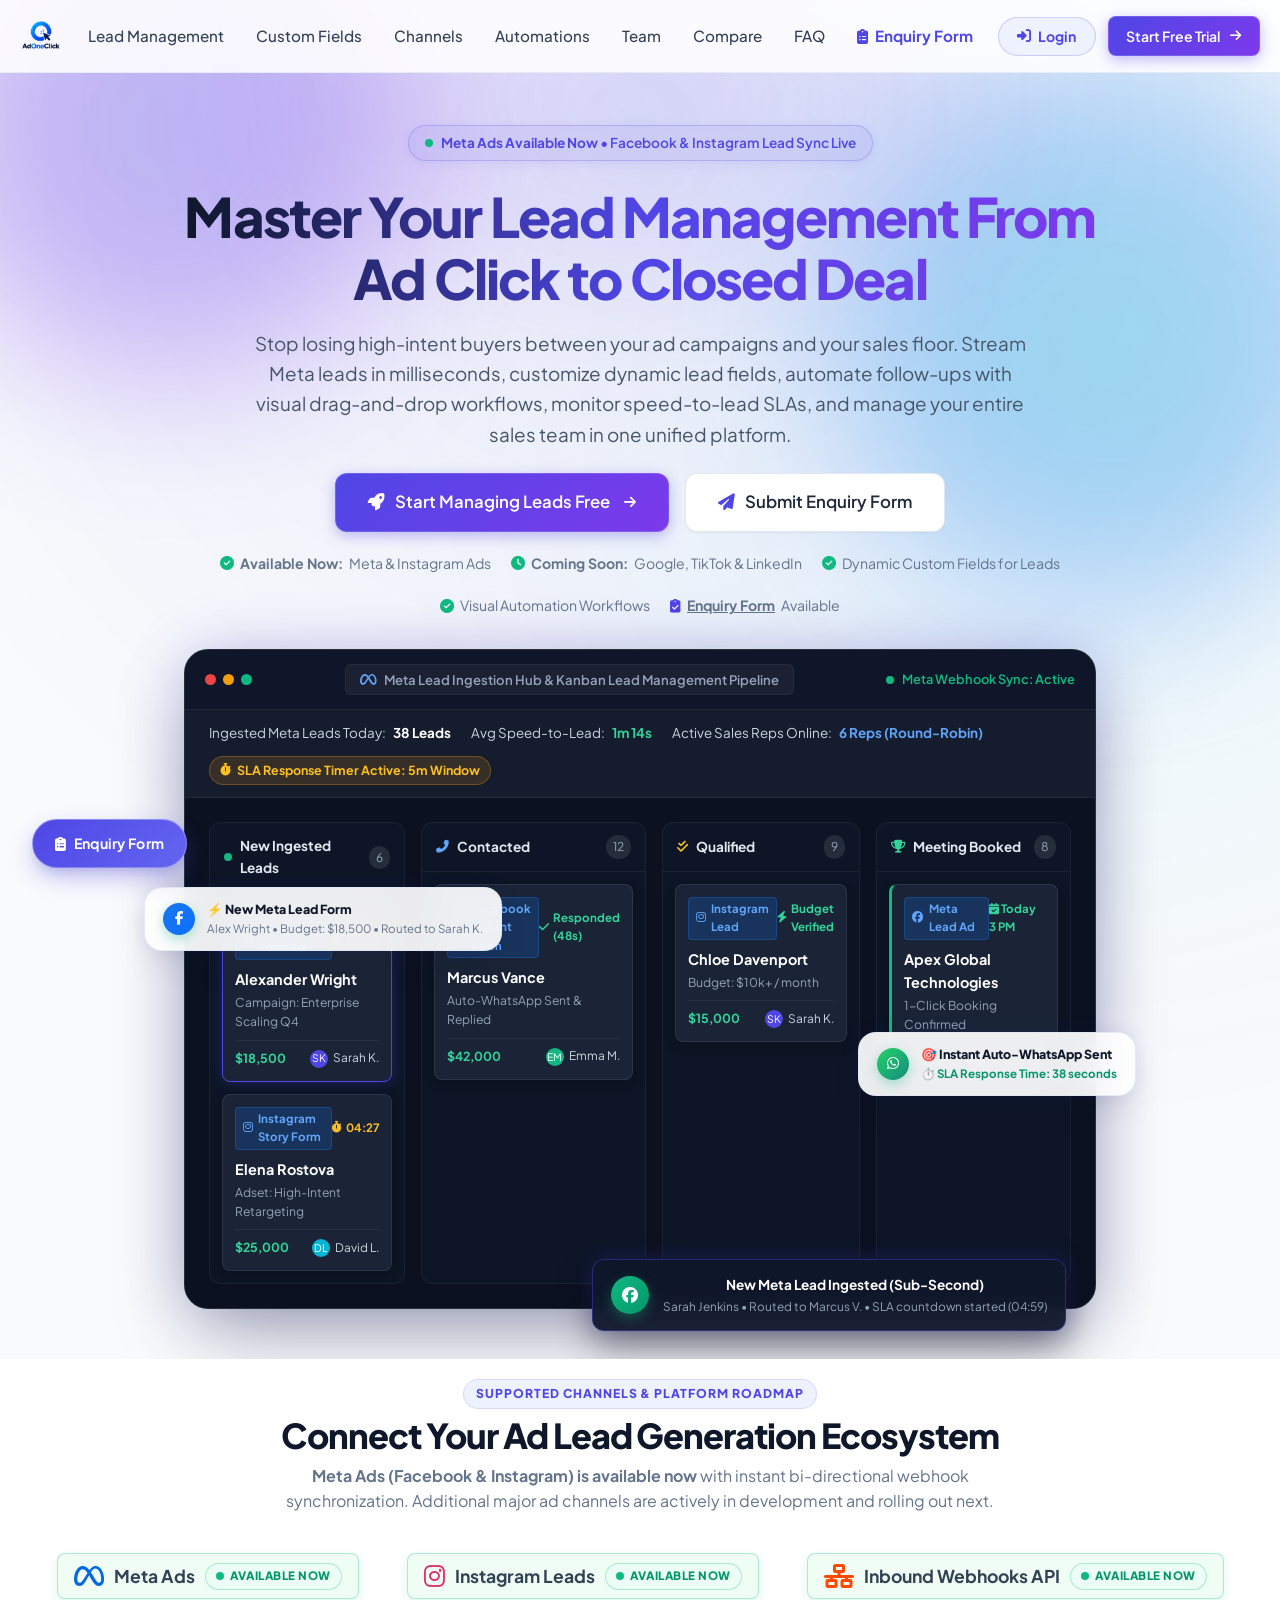
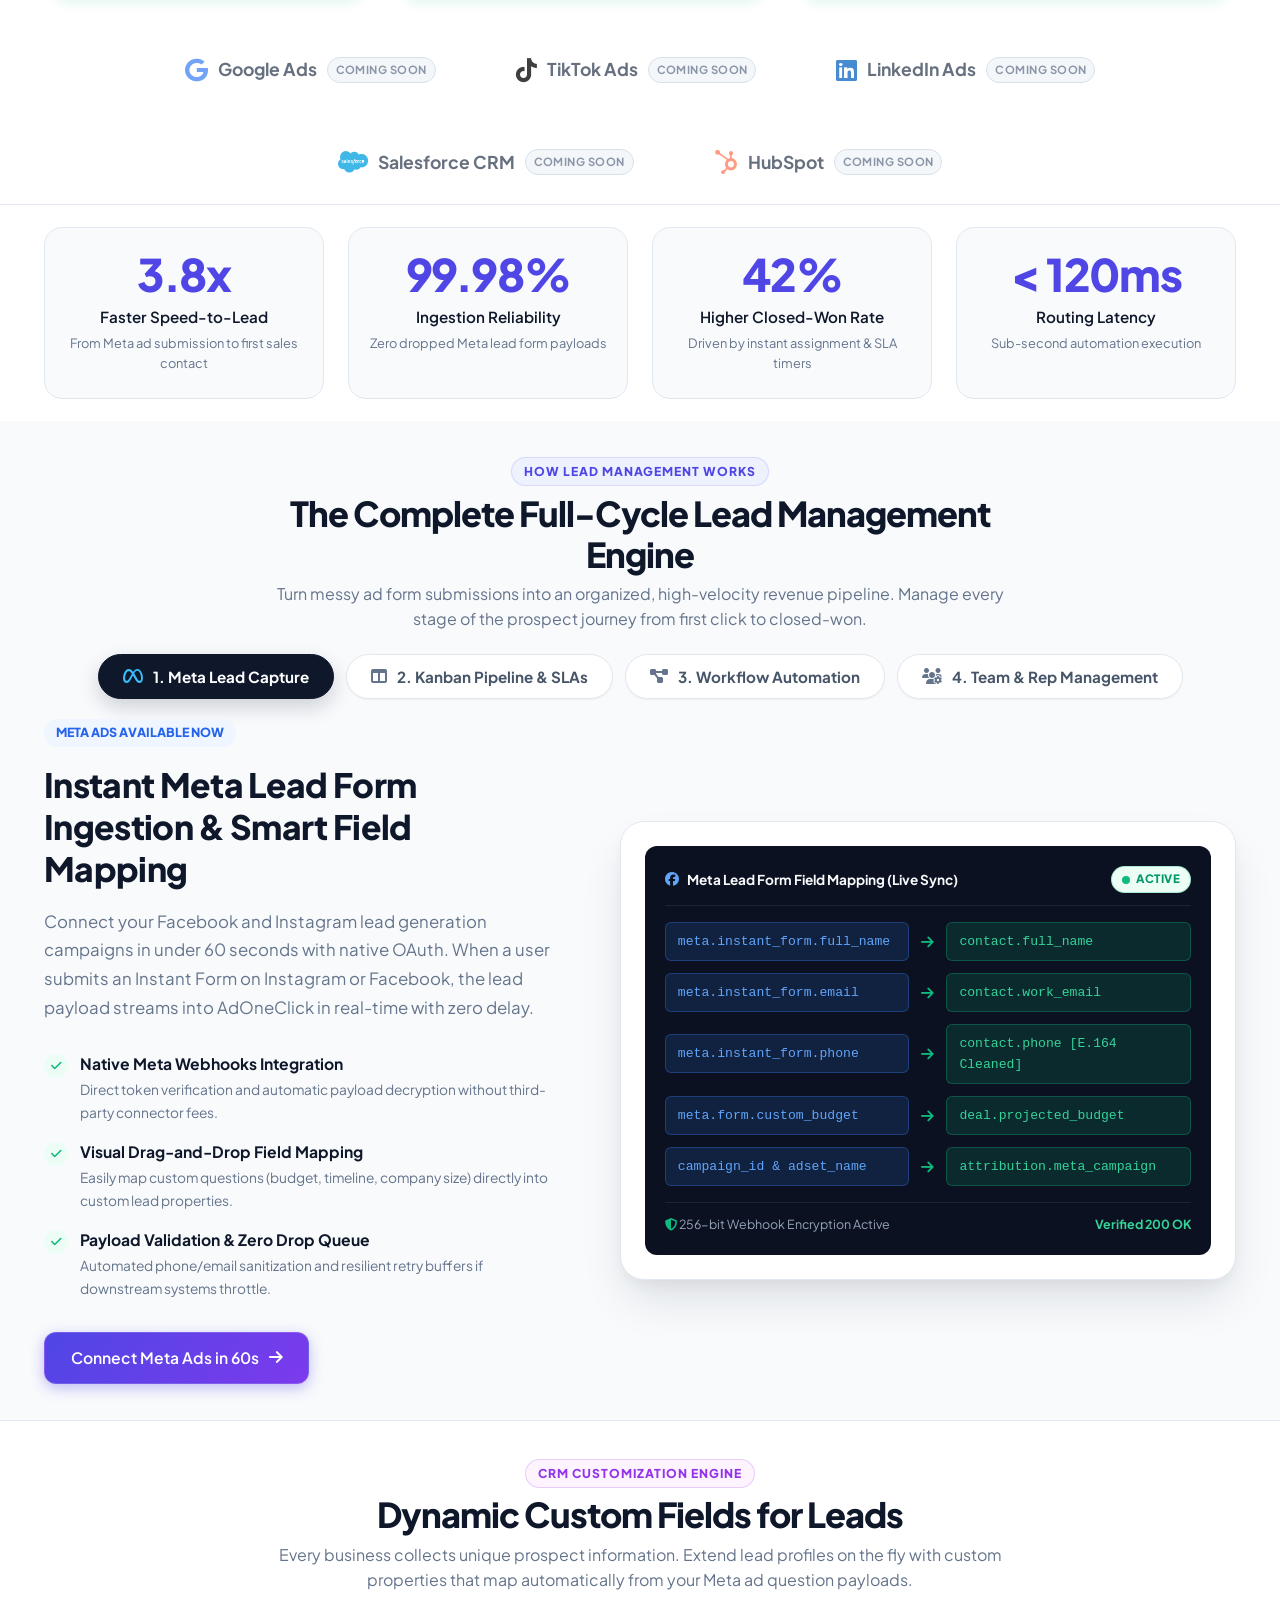
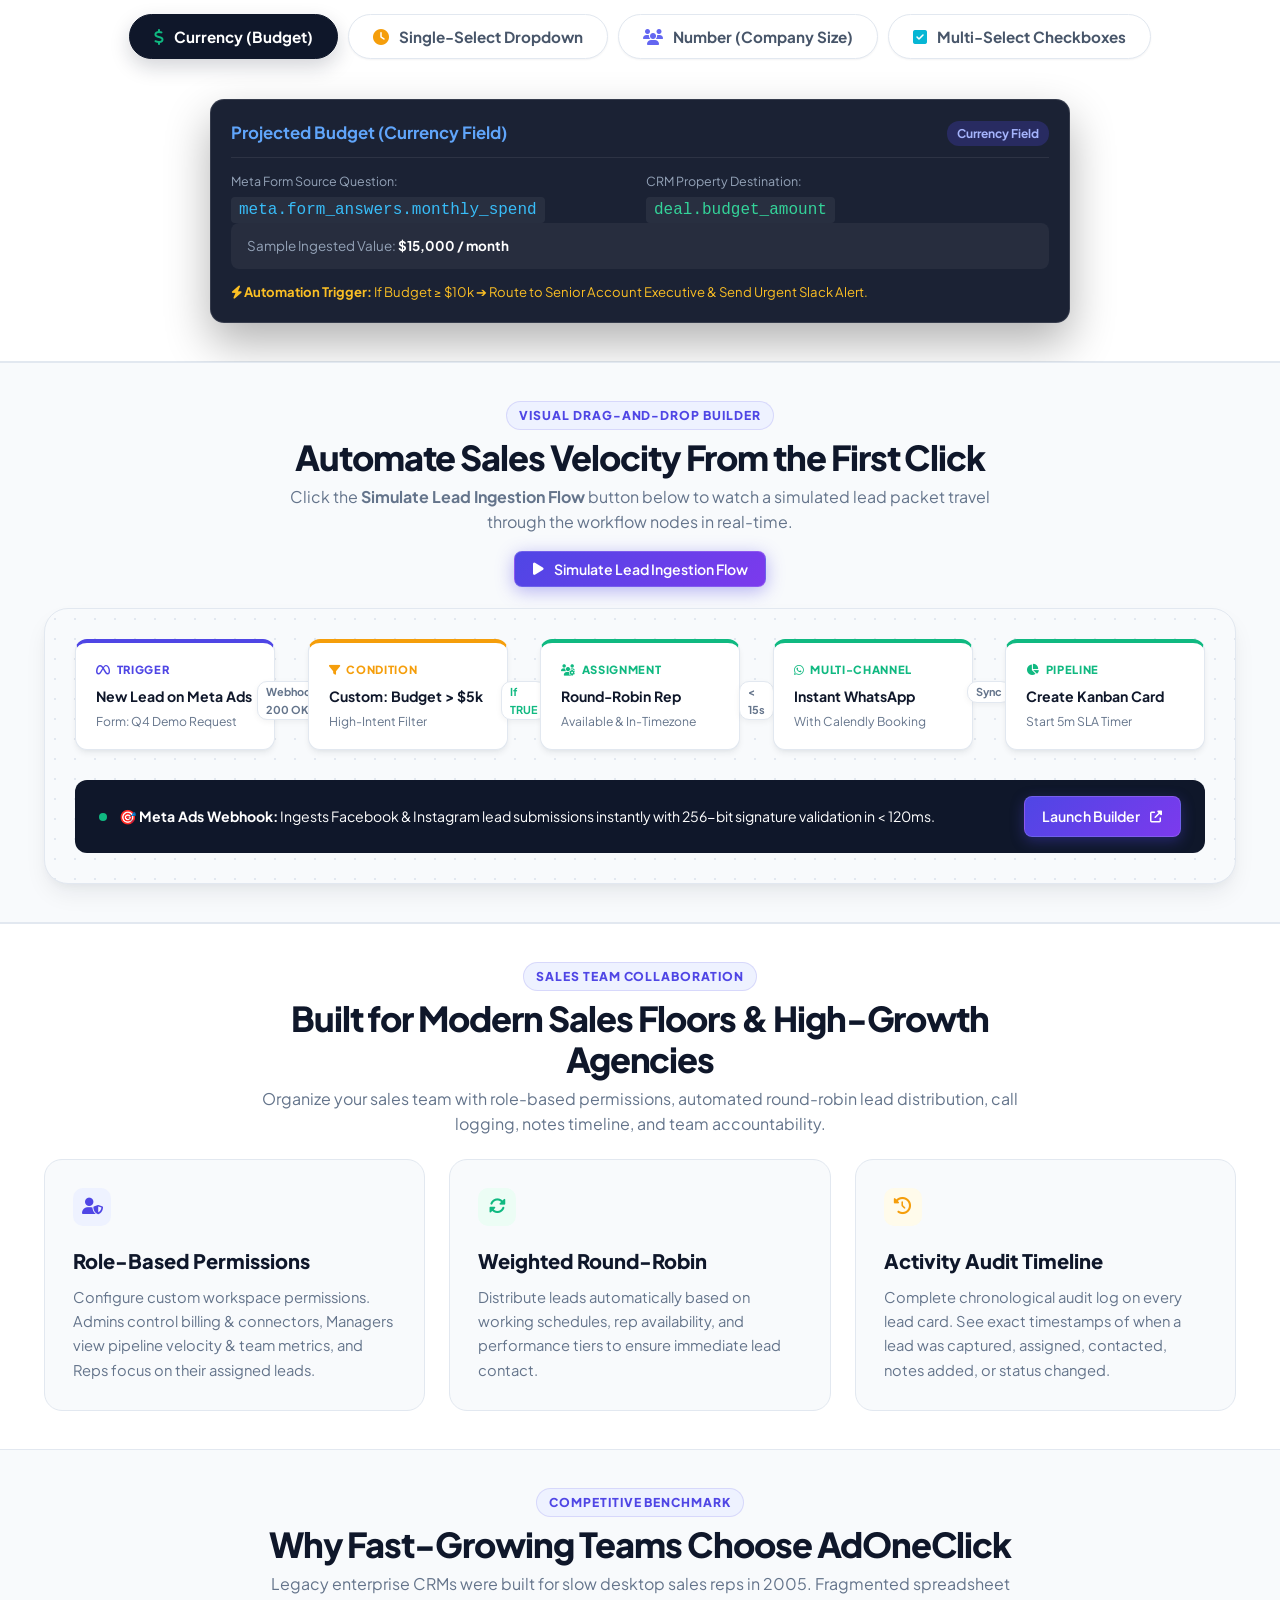
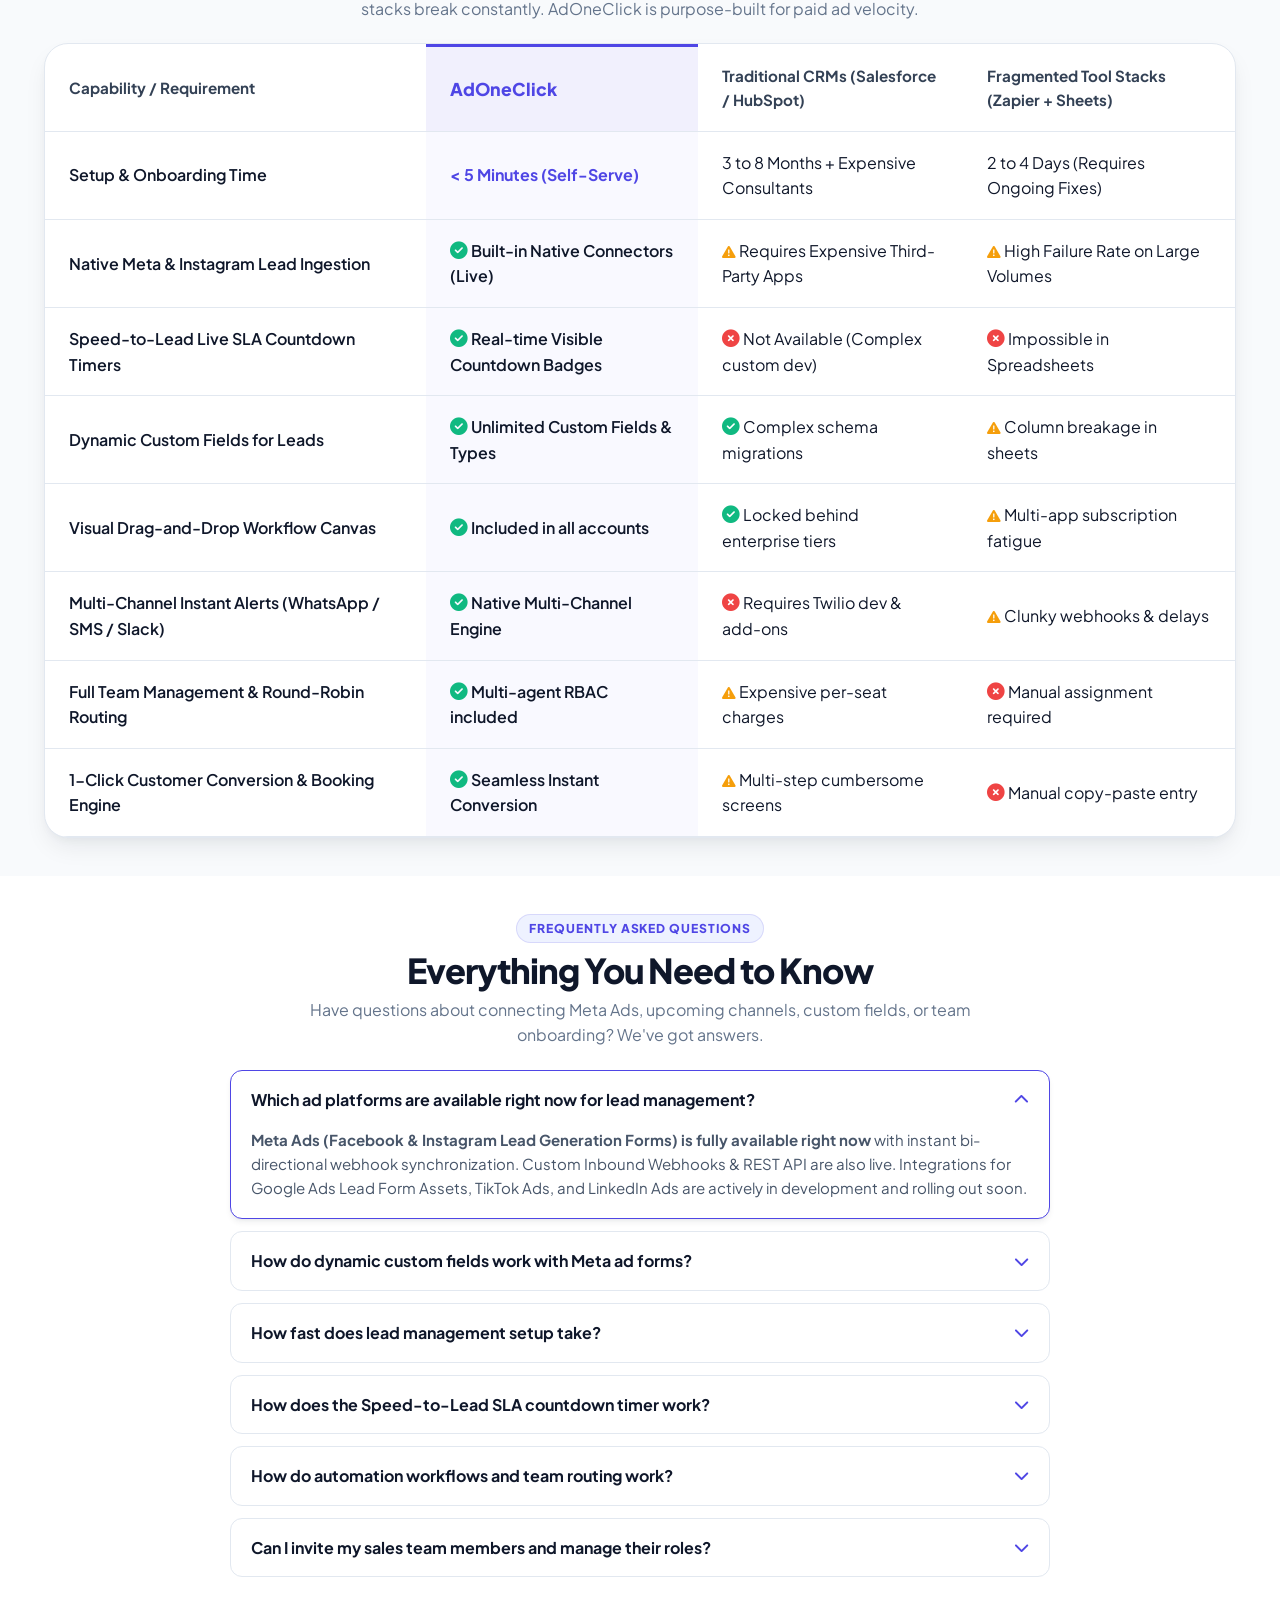
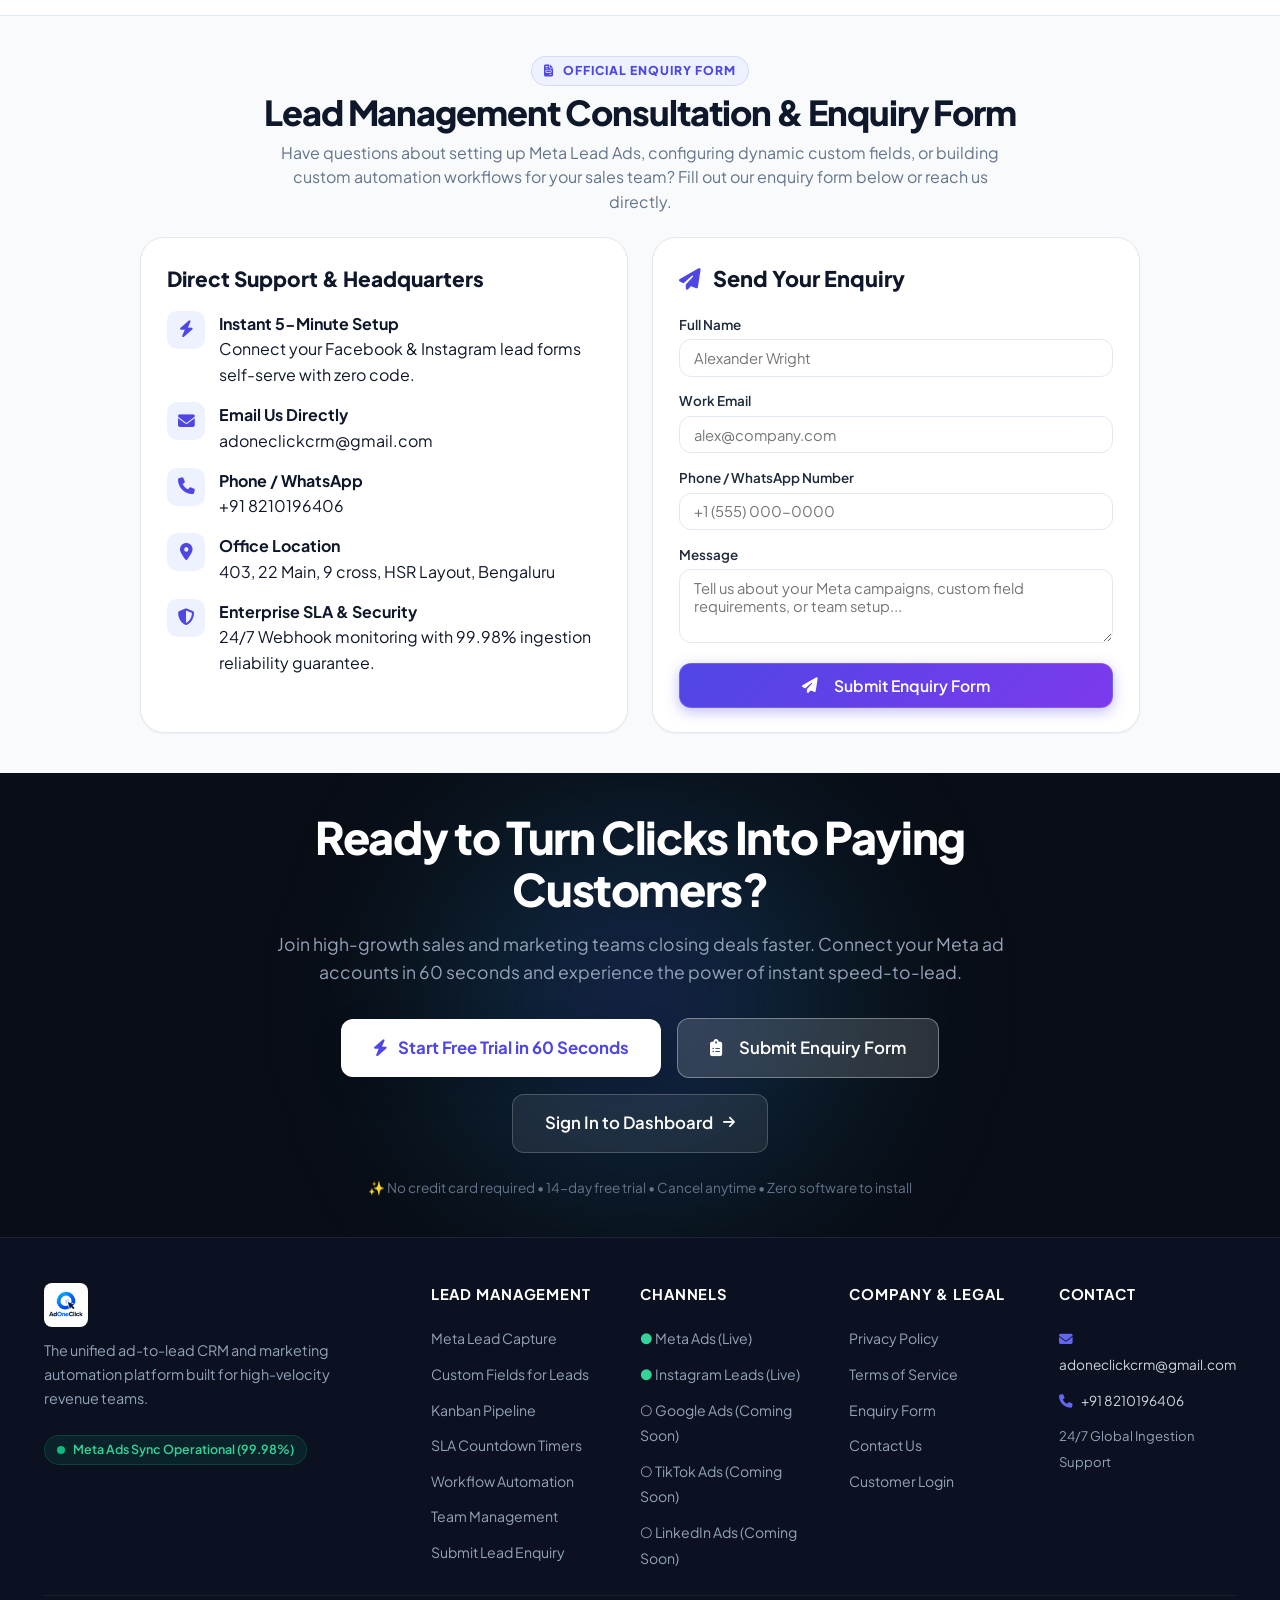
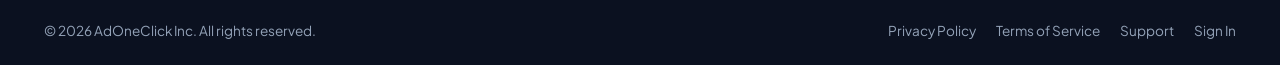
==== commit ee1544ab: "fix: update contact email to adoneclickcrm@gmail.com across multiple files" ====
--- a/index.html
+++ b/index.html
@@ -64,7 +64,7 @@
             "@type": "ContactPoint",
             "telephone": "+91-8210196406",
             "contactType": "Customer Support",
-            "email": "rirtshivchandra@gmail.com"
+            "email": "adoneclickcrm@gmail.com"
           }
         },
         {
@@ -1252,7 +1252,7 @@
                         </div>
                         <div>
                             <h4>Email Us Directly</h4>
-                            <p>rirtshivchandra@gmail.com</p>
+                            <p>adoneclickcrm@gmail.com</p>
                         </div>
                     </div>
                     <div class="contact-item">
@@ -1403,7 +1403,7 @@
                 <div class="footer-col">
                     <h5>Contact</h5>
                     <ul>
-                        <li><span style="color: #CBD5E1; font-size: 0.85rem;"><i class="fas fa-envelope" style="margin-right: 6px; color: #6366F1;"></i> rirtshivchandra@gmail.com</span></li>
+                        <li><span style="color: #CBD5E1; font-size: 0.85rem;"><i class="fas fa-envelope" style="margin-right: 6px; color: #6366F1;"></i> adoneclickcrm@gmail.com</span></li>
                         <li><span style="color: #CBD5E1; font-size: 0.85rem;"><i class="fas fa-phone" style="margin-right: 6px; color: #6366F1;"></i> +91 8210196406</span></li>
                         <li><span style="color: #94A3B8; font-size: 0.82rem;">24/7 Global Ingestion Support</span></li>
                     </ul>
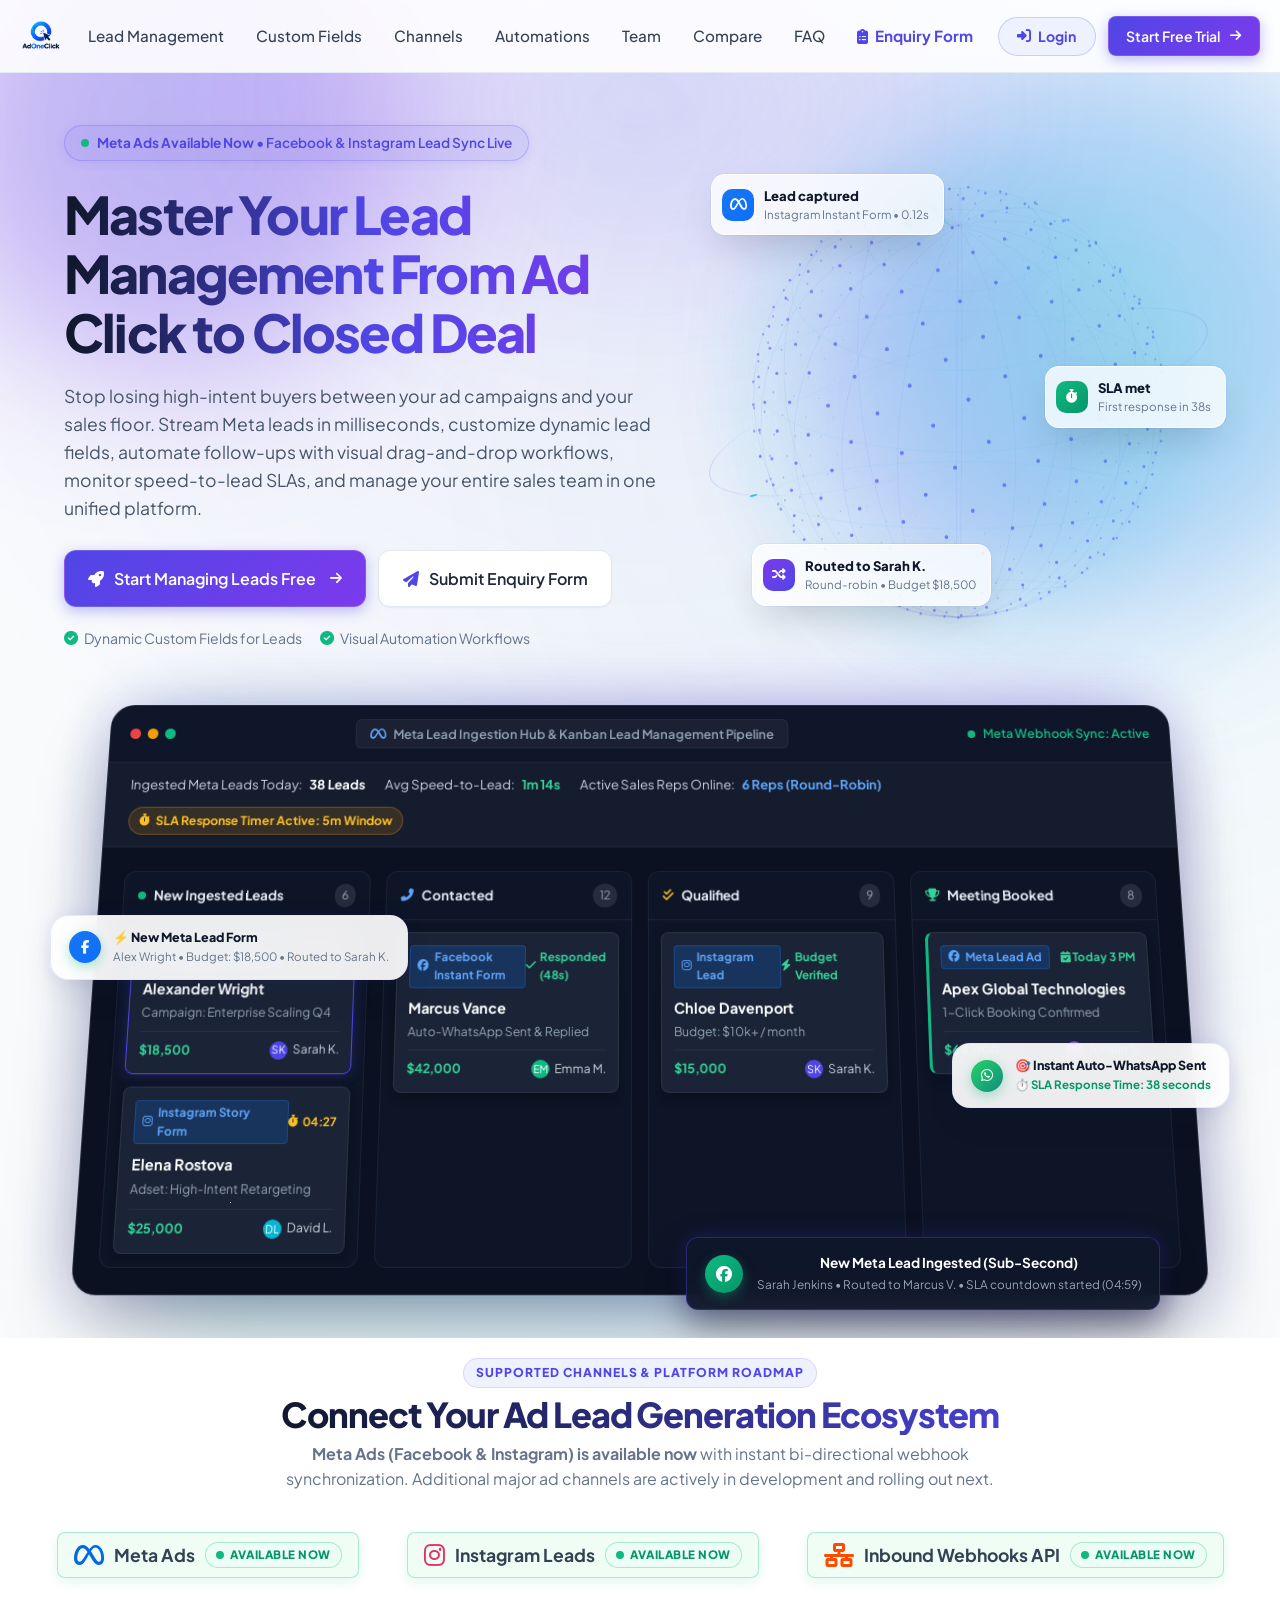
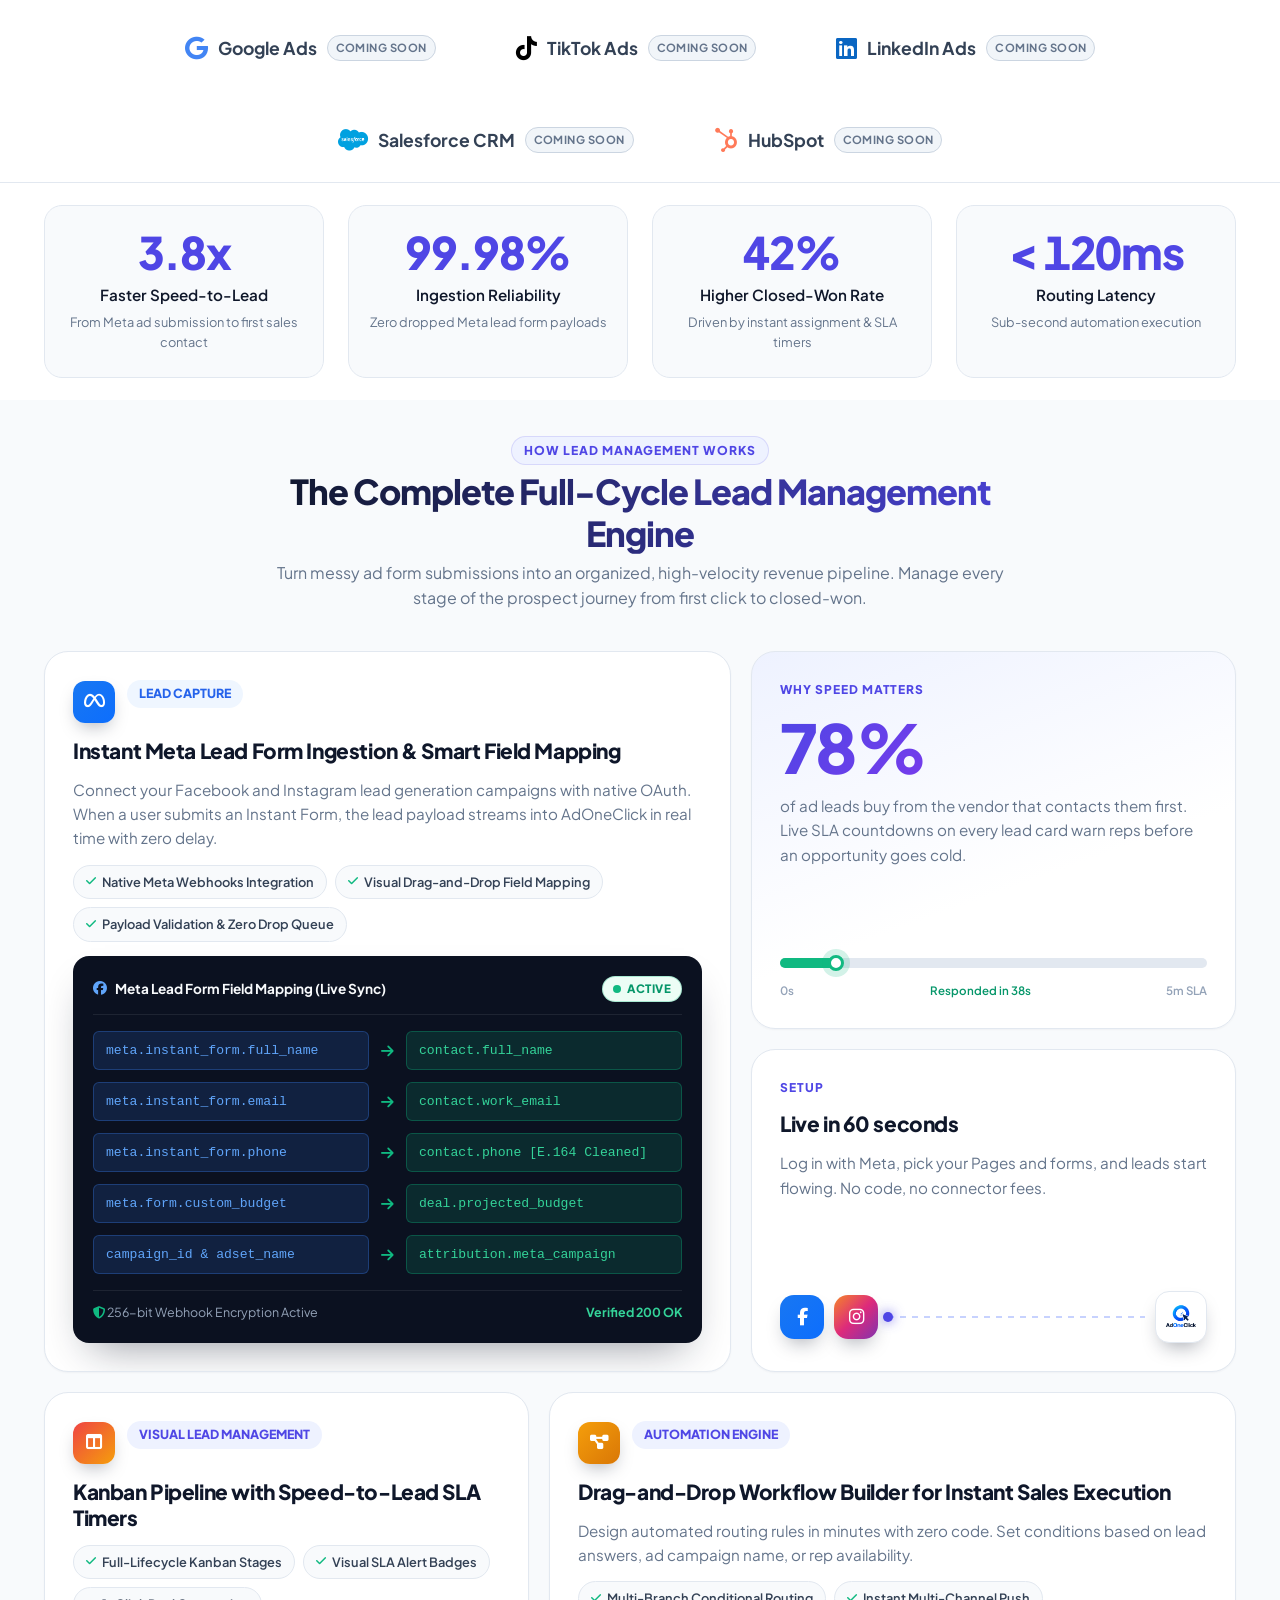
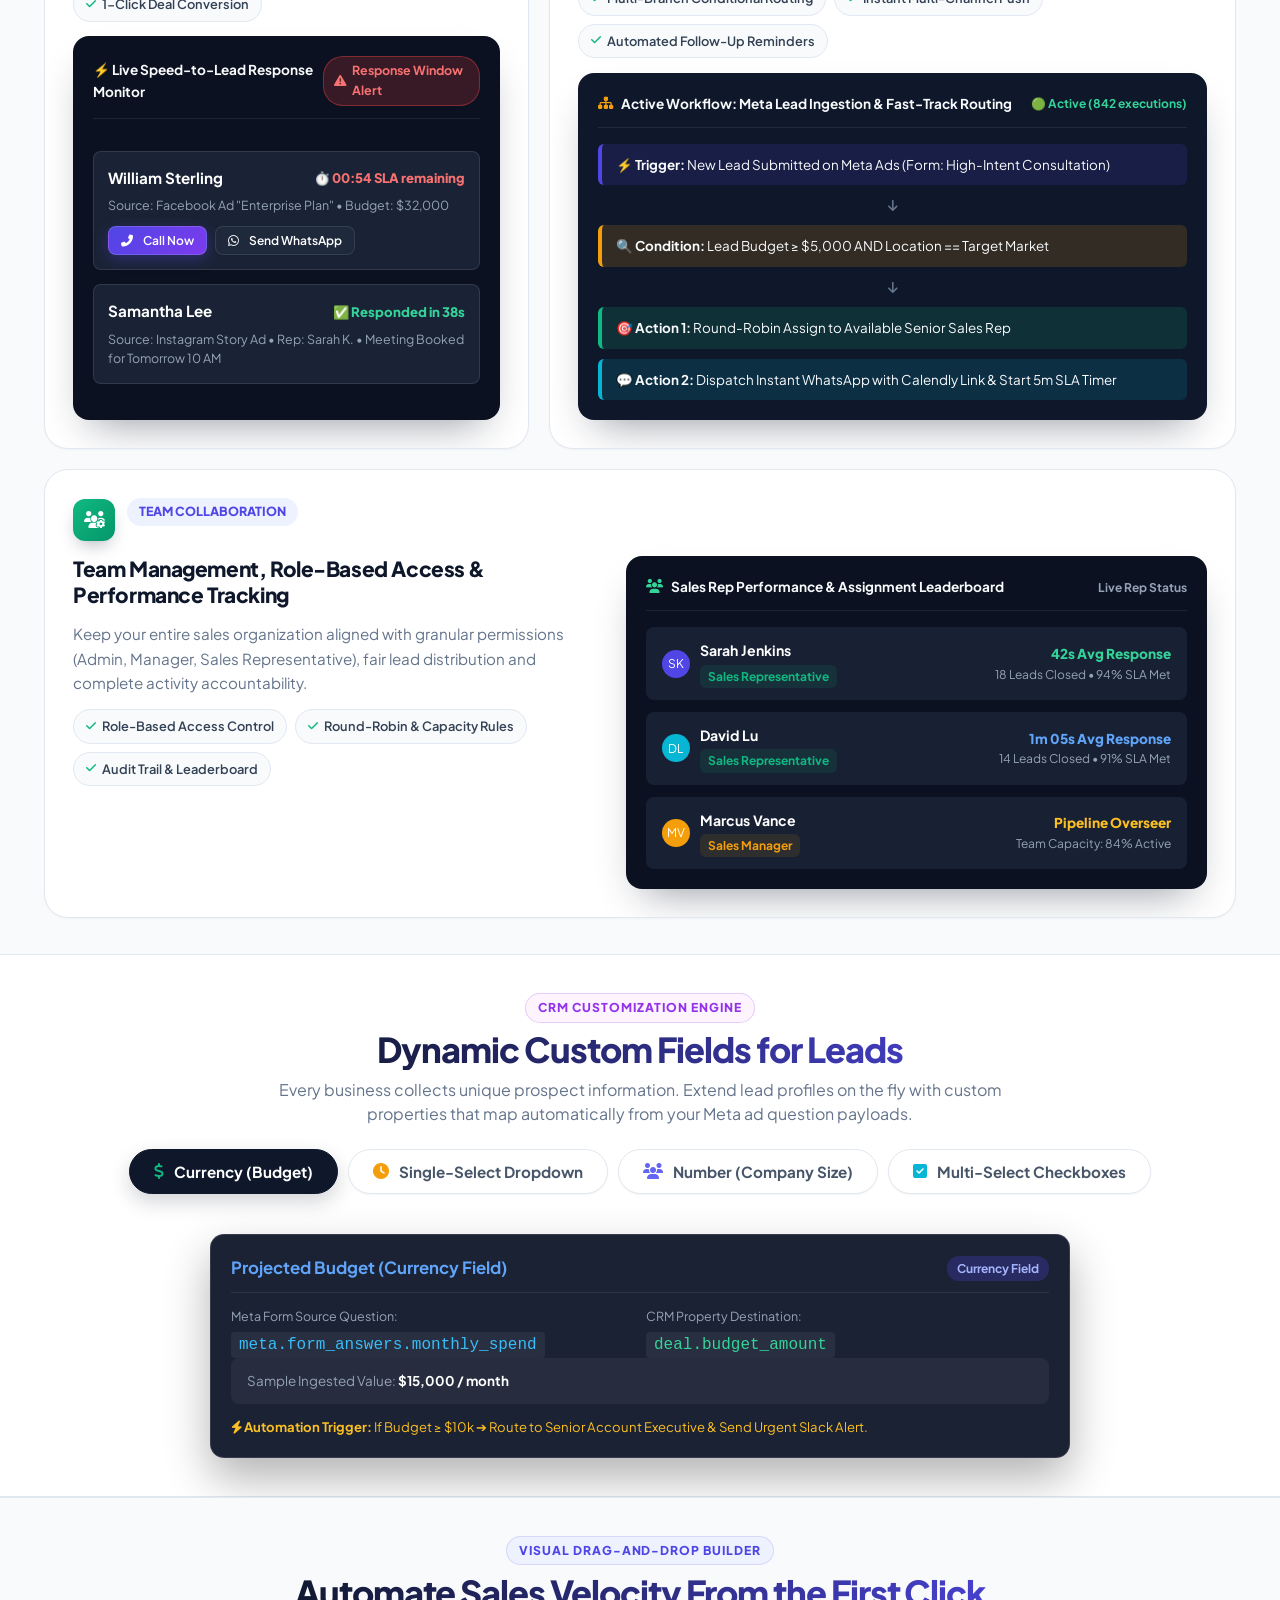
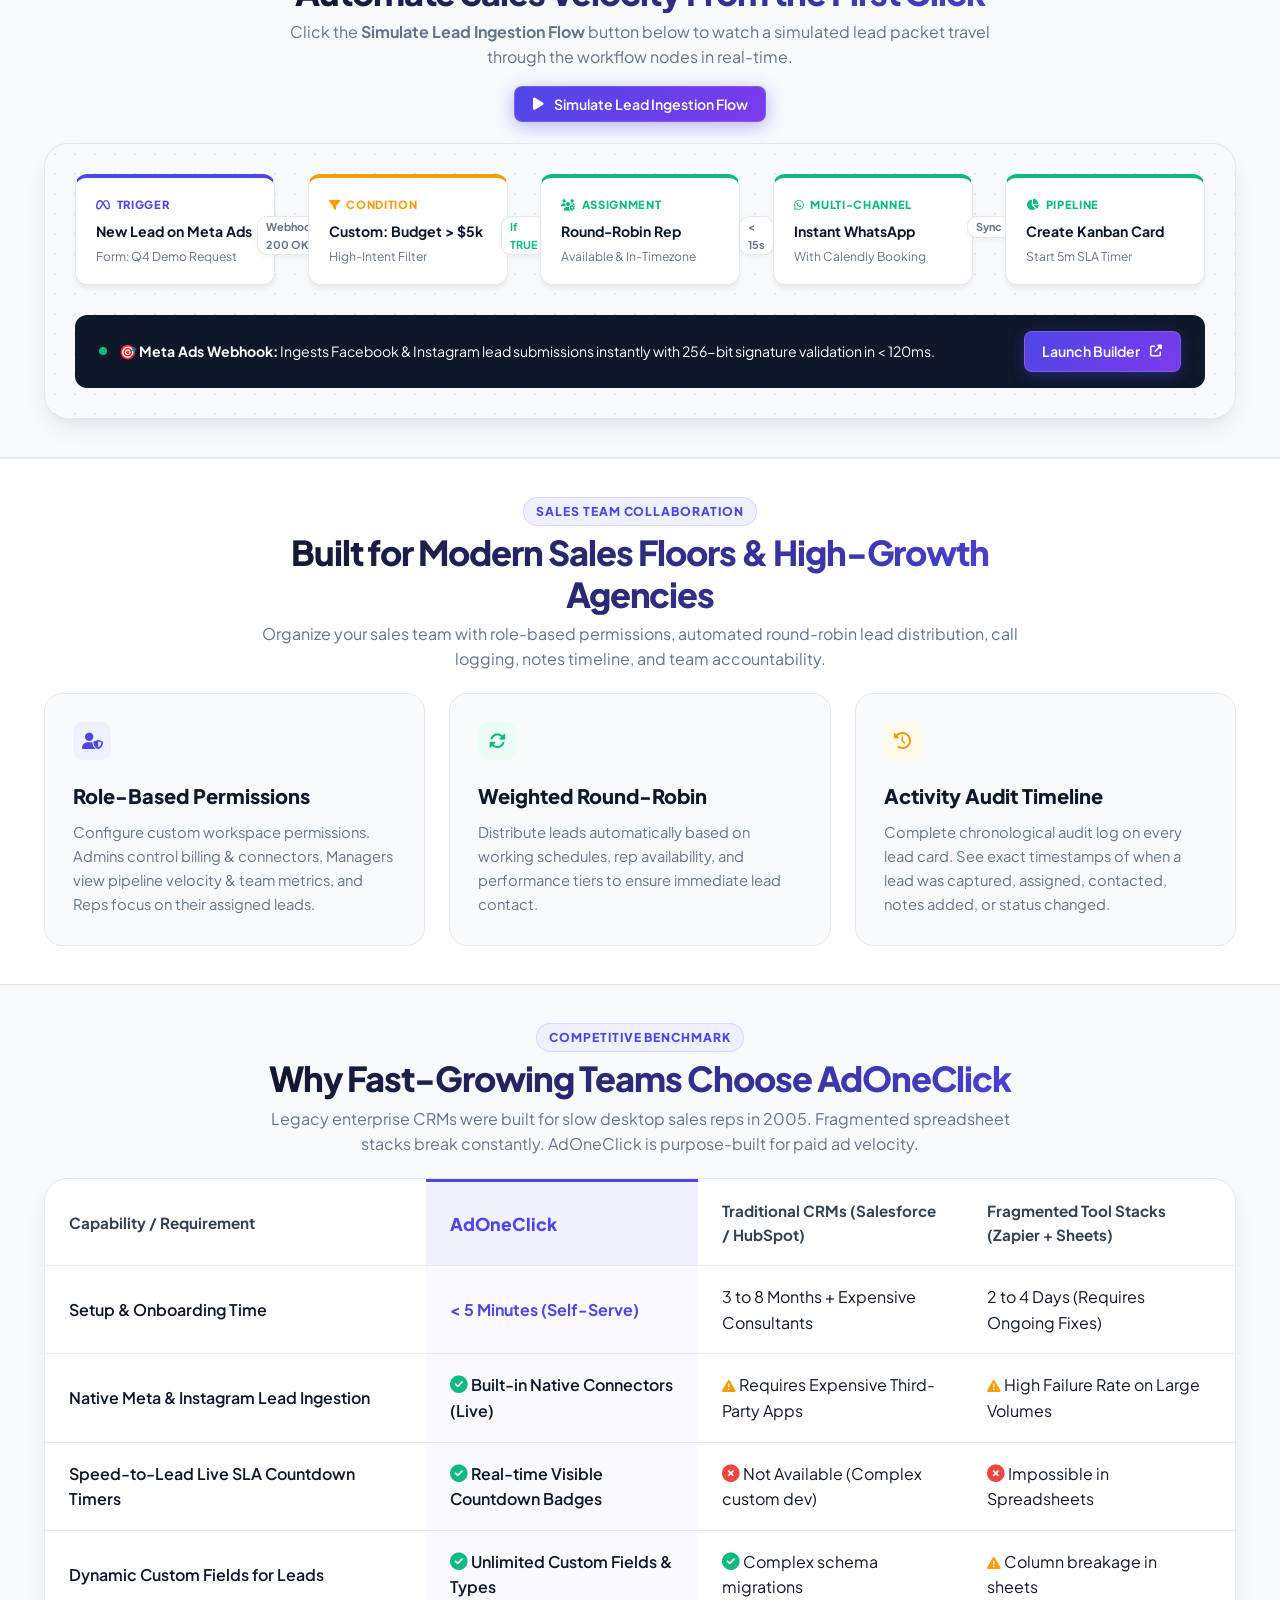
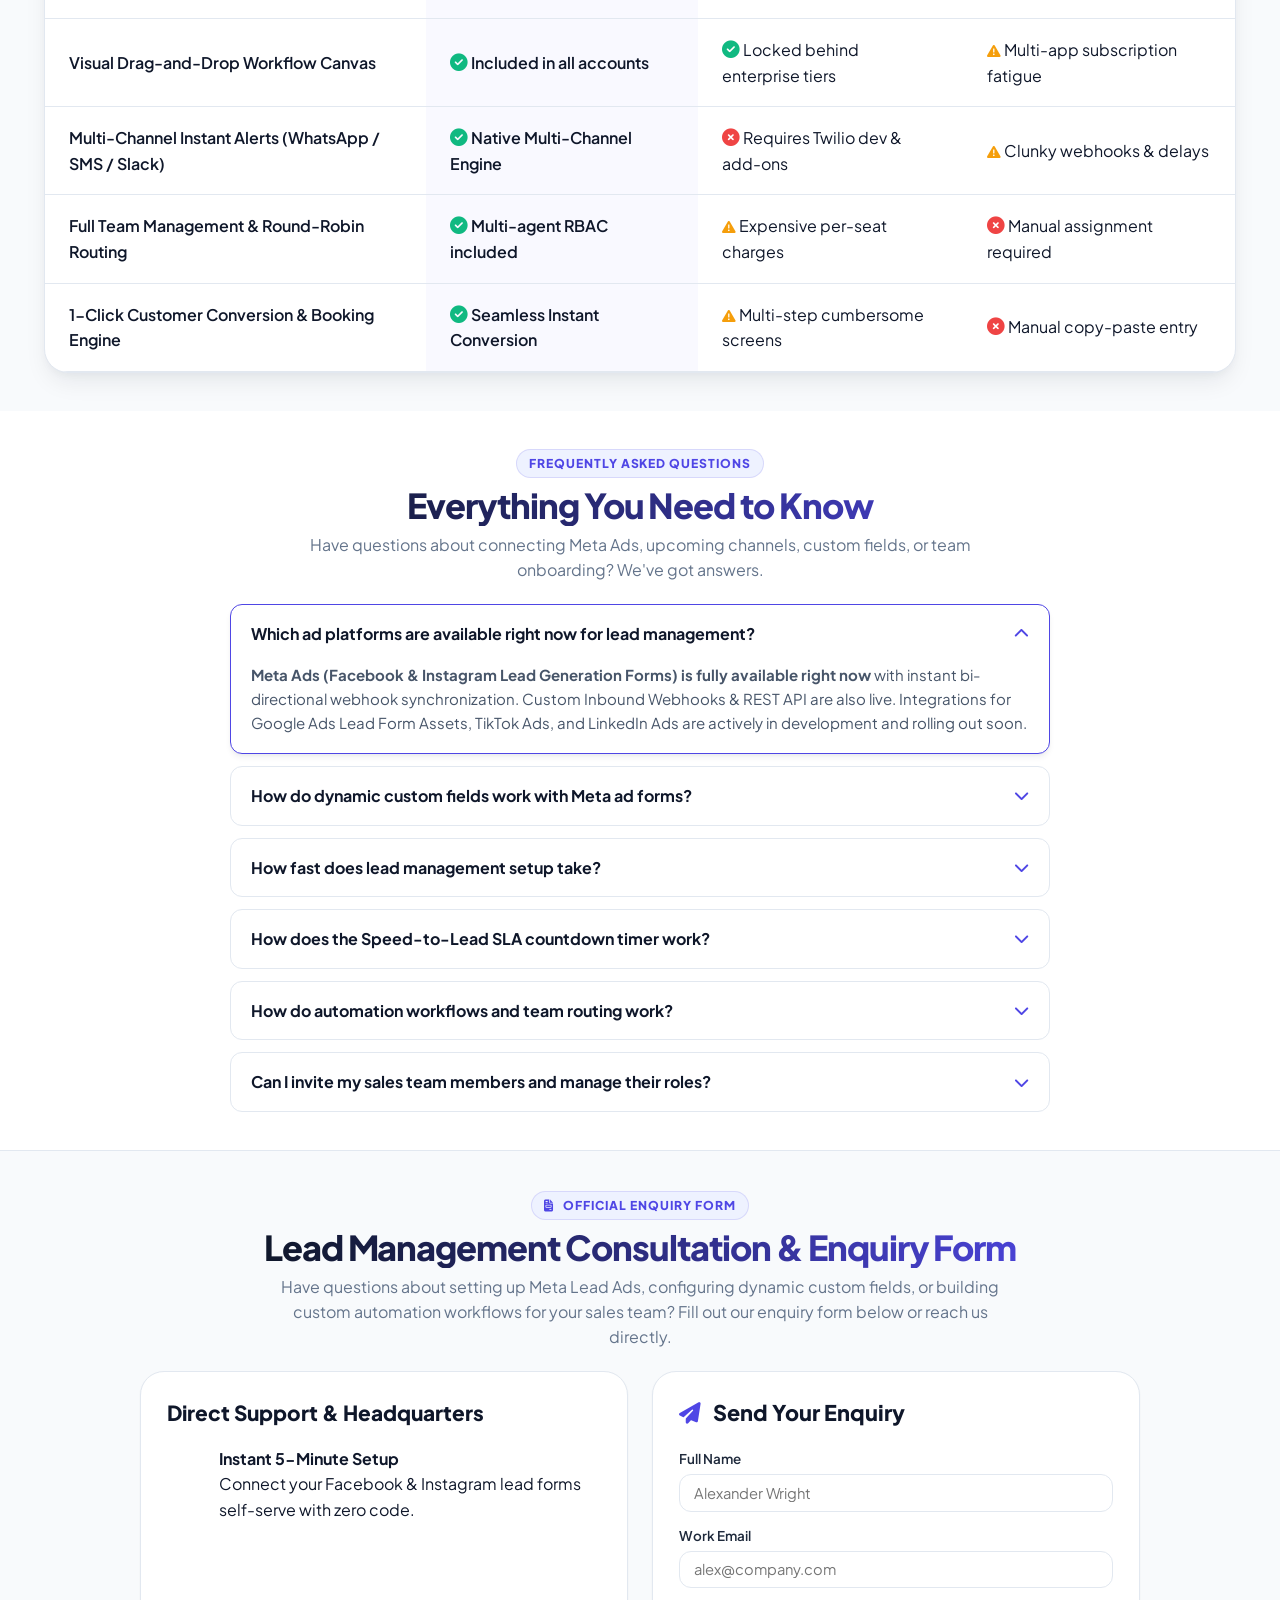
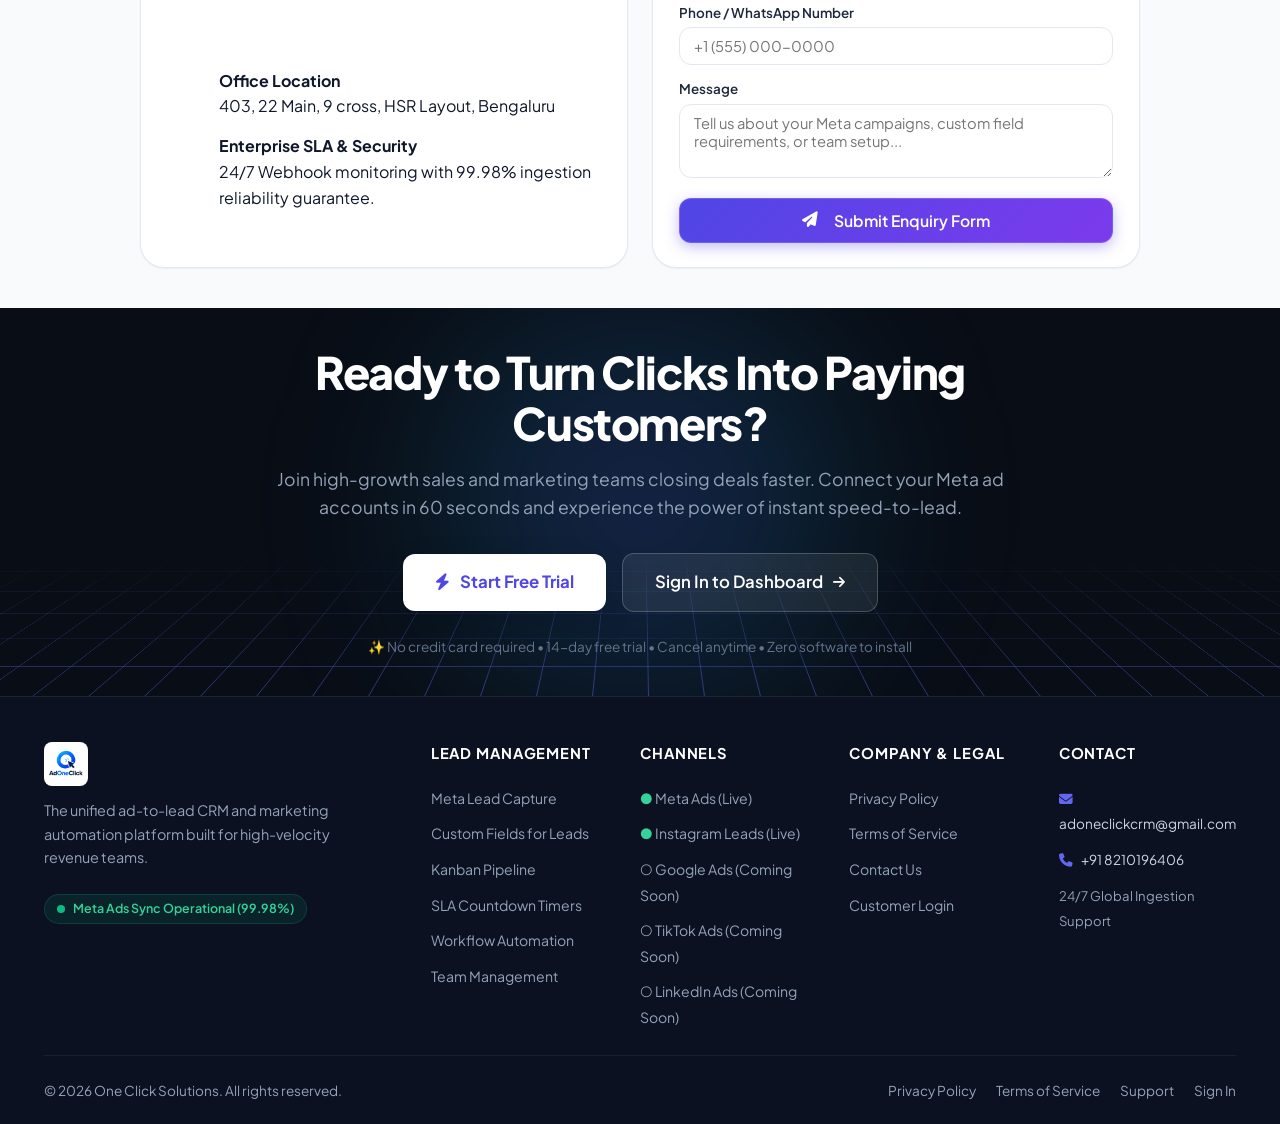
==== commit baf75f3f: "Add motion effects and animations to enhance user experience - Introduced a new motion.js file imple" ====
--- a/index.html
+++ b/index.html
@@ -8,7 +8,7 @@
     <title>AdOneClick — Lead Management CRM & Meta Ad Automation Platform</title>
     <meta name="description" content="AdOneClick is the unified lead management CRM for Meta Ads (Facebook & Instagram). Ingest ad leads in milliseconds, configure custom fields, automate sales routing, and track speed-to-lead SLAs.">
     <meta name="keywords" content="lead management CRM, Meta ads lead CRM, Facebook lead ad integration, Instagram lead automation, speed to lead SLA, visual workflow automation, ad to lead CRM, custom fields for leads, lead routing round robin">
-    <meta name="author" content="AdOneClick Inc.">
+    <meta name="author" content="One Click Solutions">
     <meta name="robots" content="index, follow">
     <link rel="canonical" href="https://adoneclick.com/">
 
@@ -103,6 +103,8 @@
     <!-- Official Brand Favicon & Styles -->
     <link rel="icon" type="image/png" href="images/logo.png">
     <link rel="stylesheet" href="css/style.css">
+    <link rel="stylesheet" href="css/layout.css">
+    <link rel="stylesheet" href="css/motion.css">
     <link rel="preconnect" href="https://fonts.googleapis.com">
     <link rel="preconnect" href="https://fonts.gstatic.com" crossorigin>
     <link href="https://fonts.googleapis.com/css2?family=Plus+Jakarta+Sans:wght@300;400;500;600;700;800&family=Inter:wght@400;500;600;700&display=swap" rel="stylesheet">
@@ -164,6 +166,8 @@
         <div class="hero-glow-bg"></div>
 
         <div class="container hero-content">
+            <div class="hero-split">
+            <div class="hero-copy">
             <!-- Channel Status Announcement Badge -->
             <div class="glow-pill">
                 <span class="pulsing-dot"></span>
@@ -190,11 +194,27 @@
             </div>
 
             <div class="hero-guarantee">
-                <span><i class="fas fa-check-circle"></i> <strong>Available Now:</strong> Meta & Instagram Ads</span>
-                <span><i class="fas fa-clock"></i> <strong>Coming Soon:</strong> Google, TikTok & LinkedIn</span>
                 <span><i class="fas fa-check-circle"></i> Dynamic Custom Fields for Leads</span>
                 <span><i class="fas fa-check-circle"></i> Visual Automation Workflows</span>
-                <span><i class="fas fa-clipboard-check" style="color: var(--primary);"></i> <strong><a href="#enquiry" style="color: inherit; text-decoration: underline;">Enquiry Form</a></strong> Available</span>
+            </div>
+
+            </div>
+
+            <!-- 3D Lead Network Visual (globe is drawn here by js/motion.js) -->
+            <div class="hero-visual" aria-hidden="true">
+                <div class="orbit-chip orbit-chip-1">
+                    <span class="orbit-chip-icon" style="background: linear-gradient(135deg, #1877F2 0%, #0D6EFD 100%);"><i class="fab fa-meta"></i></span>
+                    <span><strong>Lead captured</strong><small>Instagram Instant Form &bull; 0.12s</small></span>
+                </div>
+                <div class="orbit-chip orbit-chip-2">
+                    <span class="orbit-chip-icon" style="background: linear-gradient(135deg, #10B981 0%, #059669 100%);"><i class="fas fa-stopwatch"></i></span>
+                    <span><strong>SLA met</strong><small>First response in 38s</small></span>
+                </div>
+                <div class="orbit-chip orbit-chip-3">
+                    <span class="orbit-chip-icon" style="background: linear-gradient(135deg, #7C3AED 0%, #4F46E5 100%);"><i class="fas fa-random"></i></span>
+                    <span><strong>Routed to Sarah K.</strong><small>Round-robin &bull; Budget $18,500</small></span>
+                </div>
+            </div>
             </div>
 
             <!-- Hero Mockup: High-Fidelity Lead Management Pipeline UI with Floating Cards -->
@@ -529,339 +549,253 @@
                 </p>
             </div>
 
-            <!-- Segmented Tabs Navigation -->
-            <div class="tabs-navigation">
-                <button class="tab-btn active" data-tab="tab-sync">
-                    <i class="fab fa-meta"></i>
-                    <span>1. Meta Lead Capture</span>
-                </button>
-                <button class="tab-btn" data-tab="tab-crm">
-                    <i class="fas fa-columns"></i>
-                    <span>2. Kanban Pipeline & SLAs</span>
-                </button>
-                <button class="tab-btn" data-tab="tab-automation">
-                    <i class="fas fa-project-diagram"></i>
-                    <span>3. Workflow Automation</span>
-                </button>
-                <button class="tab-btn" data-tab="tab-team">
-                    <i class="fas fa-users-cog"></i>
-                    <span>4. Team & Rep Management</span>
-                </button>
-            </div>
-
-            <!-- Tab 1: Meta Lead Capture -->
-            <div class="tab-content-panel active" id="tab-sync">
-                <div class="tab-details">
-                    <span class="tab-badge" style="background: #EFF6FF; color: #2563EB;">Meta Ads Available Now</span>
-                    <h3>Instant Meta Lead Form Ingestion & Smart Field Mapping</h3>
-                    <p>
-                        Connect your Facebook and Instagram lead generation campaigns in under 60 seconds with native OAuth. When a user submits an Instant Form on Instagram or Facebook, the lead payload streams into AdOneClick in real-time with zero delay.
-                    </p>
-                    <div class="tab-feature-list">
-                        <div class="feature-list-item">
-                            <div class="list-icon"><i class="fas fa-check"></i></div>
-                            <div class="list-text">
-                                <h4>Native Meta Webhooks Integration</h4>
-                                <p>Direct token verification and automatic payload decryption without third-party connector fees.</p>
-                            </div>
-                        </div>
-                        <div class="feature-list-item">
-                            <div class="list-icon"><i class="fas fa-check"></i></div>
-                            <div class="list-text">
-                                <h4>Visual Drag-and-Drop Field Mapping</h4>
-                                <p>Easily map custom questions (budget, timeline, company size) directly into custom lead properties.</p>
-                            </div>
-                        </div>
-                        <div class="feature-list-item">
-                            <div class="list-icon"><i class="fas fa-check"></i></div>
-                            <div class="list-text">
-                                <h4>Payload Validation & Zero Drop Queue</h4>
-                                <p>Automated phone/email sanitization and resilient retry buffers if downstream systems throttle.</p>
-                            </div>
-                        </div>
-                    </div>
-                    <a href="https://app.adoneclick.com/" class="btn btn-primary" target="_blank" rel="noopener">
-                        <span>Connect Meta Ads in 60s</span>
-                        <i class="fas fa-arrow-right"></i>
-                    </a>
-                </div>
-
-                <div class="tab-preview-card">
-                    <div class="mapping-box">
-                        <div class="mapping-header">
-                            <div style="display: flex; align-items: center; gap: 8px;">
-                                <i class="fab fa-facebook" style="color: #60A5FA;"></i>
-                                <span>Meta Lead Form Field Mapping (Live Sync)</span>
-                            </div>
-                            <span class="badge-live-now"><span class="pulsing-dot"></span> Active</span>
-                        </div>
-
-                        <div class="mapping-row">
-                            <div class="source-tag">meta.instant_form.full_name</div>
-                            <div class="map-arrow"><i class="fas fa-arrow-right"></i></div>
-                            <div class="crm-tag">contact.full_name</div>
-                        </div>
-                        <div class="mapping-row">
-                            <div class="source-tag">meta.instant_form.email</div>
-                            <div class="map-arrow"><i class="fas fa-arrow-right"></i></div>
-                            <div class="crm-tag">contact.work_email</div>
-                        </div>
-                        <div class="mapping-row">
-                            <div class="source-tag">meta.instant_form.phone</div>
-                            <div class="map-arrow"><i class="fas fa-arrow-right"></i></div>
-                            <div class="crm-tag">contact.phone [E.164 Cleaned]</div>
-                        </div>
-                        <div class="mapping-row">
-                            <div class="source-tag">meta.form.custom_budget</div>
-                            <div class="map-arrow"><i class="fas fa-arrow-right"></i></div>
-                            <div class="crm-tag">deal.projected_budget</div>
-                        </div>
-                        <div class="mapping-row">
-                            <div class="source-tag">campaign_id & adset_name</div>
-                            <div class="map-arrow"><i class="fas fa-arrow-right"></i></div>
-                            <div class="crm-tag">attribution.meta_campaign</div>
-                        </div>
-
-                        <div class="mapping-status">
-                            <span><i class="fas fa-shield-alt" style="color: #10B981;"></i> 256-bit Webhook Encryption Active</span>
-                            <span style="color: #34D399; font-weight: 700;">Verified 200 OK</span>
-                        </div>
-                    </div>
-                </div>
-            </div>
-
-            <!-- Tab 2: Kanban Pipeline & SLAs -->
-            <div class="tab-content-panel" id="tab-crm">
-                <div class="tab-details">
-                    <span class="tab-badge">Visual Lead Management</span>
-                    <h3>Track Every Prospect with Speed-to-Lead SLA Countdown Timers</h3>
-                    <p>
-                        78% of ad leads buy from the vendor that contacts them first. AdOneClick embeds live countdown badges directly on every lead card, warning reps and sales managers before lead opportunities go cold.
-                    </p>
-                    <div class="tab-feature-list">
-                        <div class="feature-list-item">
-                            <div class="list-icon"><i class="fas fa-check"></i></div>
-                            <div class="list-text">
-                                <h4>Full-Lifecycle Kanban Stages</h4>
-                                <p>Track leads seamlessly: <em>New Lead ➔ Contacted ➔ Qualified ➔ Meeting Booked ➔ Converted to Customer</em>.</p>
-                            </div>
-                        </div>
-                        <div class="feature-list-item">
-                            <div class="list-icon"><i class="fas fa-check"></i></div>
-                            <div class="list-text">
-                                <h4>Visual SLA Alert Badges</h4>
-                                <p>Countdown timers pulse from green to warning amber to urgent red as your SLA window elapses.</p>
-                            </div>
-                        </div>
-                        <div class="feature-list-item">
-                            <div class="list-icon"><i class="fas fa-check"></i></div>
-                            <div class="list-text">
-                                <h4>1-Click Deal Conversion & Custom Fields</h4>
-                                <p>Convert qualified leads into customers with one click, capturing currency, payment terms, and notes.</p>
-                            </div>
-                        </div>
-                    </div>
-                    <a href="https://app.adoneclick.com/" class="btn btn-primary" target="_blank" rel="noopener">
-                        <span>Explore Kanban Pipeline</span>
-                        <i class="fas fa-arrow-right"></i>
-                    </a>
-                </div>
-
-                <div class="tab-preview-card">
-                    <div class="mapping-box" style="background: #0B1120;">
-                        <div class="mapping-header">
-                            <span>⚡ Live Speed-to-Lead Response Monitor</span>
-                            <span class="live-sla-badge" style="background: rgba(239, 68, 68, 0.2); color: #F87171; border-color: rgba(239, 68, 68, 0.4);">
-                                <i class="fas fa-exclamation-triangle"></i> Response Window Alert
-                            </span>
-                        </div>
-                        <div style="padding: 16px 0; display: flex; flex-direction: column; gap: 14px;">
-                            <div style="background: rgba(30, 41, 59, 0.8); border: 1px solid rgba(255, 255, 255, 0.1); border-radius: 8px; padding: 14px;">
-                                <div style="display: flex; justify-content: space-between; align-items: center; margin-bottom: 6px;">
-                                    <strong style="color: white; font-size: 0.95rem;">William Sterling</strong>
-                                    <span style="color: #F87171; font-weight: 800; font-size: 0.82rem;">⏱️ 00:54 SLA remaining</span>
-                                </div>
-                                <div style="font-size: 0.78rem; color: #94A3B8; margin-bottom: 10px;">Source: Facebook Ad "Enterprise Plan" • Budget: $32,000</div>
-                                <div style="display: flex; gap: 8px;">
-                                    <a href="https://app.adoneclick.com/" target="_blank" class="btn btn-sm btn-primary" style="padding: 4px 12px; font-size: 0.75rem;">
-                                        <i class="fas fa-phone-alt"></i> Call Now
-                                    </a>
-                                    <a href="https://app.adoneclick.com/" target="_blank" class="btn btn-sm btn-secondary" style="padding: 4px 12px; font-size: 0.75rem; background: #1E293B; color: white; border-color: rgba(255, 255, 255, 0.1);">
-                                        <i class="fab fa-whatsapp"></i> Send WhatsApp
-                                    </a>
-                                </div>
-                            </div>
-
-                            <div style="background: rgba(30, 41, 59, 0.8); border: 1px solid rgba(255, 255, 255, 0.1); border-radius: 8px; padding: 14px;">
-                                <div style="display: flex; justify-content: space-between; align-items: center; margin-bottom: 6px;">
-                                    <strong style="color: white; font-size: 0.95rem;">Samantha Lee</strong>
-                                    <span style="color: #34D399; font-weight: 800; font-size: 0.82rem;">✅ Responded in 38s</span>
-                                </div>
-                                <div style="font-size: 0.78rem; color: #94A3B8;">Source: Instagram Story Ad • Rep: Sarah K. • Meeting Booked for Tomorrow 10 AM</div>
-                            </div>
-                        </div>
-                    </div>
-                </div>
-            </div>
-
-            <!-- Tab 3: Visual Workflow Automation -->
-            <div class="tab-content-panel" id="tab-automation">
-                <div class="tab-details">
-                    <span class="tab-badge">Automation Engine</span>
+            <!-- Bento Feature Grid -->
+            <div class="bento-grid">
+                <!-- Meta Lead Capture (large) -->
+                <article class="bento-tile bento-meta">
+                    <div class="bento-head">
+                        <span class="bento-icon" style="background: linear-gradient(135deg, #1877F2 0%, #0D6EFD 100%);"><i class="fab fa-meta"></i></span>
+                        <span class="tab-badge" style="background: #EFF6FF; color: #2563EB;">Lead Capture</span>
+                    </div>
+                    <h3>Instant Meta Lead Form Ingestion &amp; Smart Field Mapping</h3>
+                    <p>Connect your Facebook and Instagram lead generation campaigns with native OAuth. When a user submits an Instant Form, the lead payload streams into AdOneClick in real time with zero delay.</p>
+                    <ul class="bento-chips">
+                        <li><i class="fas fa-check"></i> Native Meta Webhooks Integration</li>
+                        <li><i class="fas fa-check"></i> Visual Drag-and-Drop Field Mapping</li>
+                        <li><i class="fas fa-check"></i> Payload Validation &amp; Zero Drop Queue</li>
+                    </ul>
+                    <div class="bento-preview">
+                        <div class="mapping-box">
+                            <div class="mapping-header">
+                                <div style="display: flex; align-items: center; gap: 8px;">
+                                    <i class="fab fa-facebook" style="color: #60A5FA;"></i>
+                                    <span>Meta Lead Form Field Mapping (Live Sync)</span>
+                                </div>
+                                <span class="badge-live-now"><span class="pulsing-dot"></span> Active</span>
+                            </div>
+
+                            <div class="mapping-row">
+                                <div class="source-tag">meta.instant_form.full_name</div>
+                                <div class="map-arrow"><i class="fas fa-arrow-right"></i></div>
+                                <div class="crm-tag">contact.full_name</div>
+                            </div>
+                            <div class="mapping-row">
+                                <div class="source-tag">meta.instant_form.email</div>
+                                <div class="map-arrow"><i class="fas fa-arrow-right"></i></div>
+                                <div class="crm-tag">contact.work_email</div>
+                            </div>
+                            <div class="mapping-row">
+                                <div class="source-tag">meta.instant_form.phone</div>
+                                <div class="map-arrow"><i class="fas fa-arrow-right"></i></div>
+                                <div class="crm-tag">contact.phone [E.164 Cleaned]</div>
+                            </div>
+                            <div class="mapping-row">
+                                <div class="source-tag">meta.form.custom_budget</div>
+                                <div class="map-arrow"><i class="fas fa-arrow-right"></i></div>
+                                <div class="crm-tag">deal.projected_budget</div>
+                            </div>
+                            <div class="mapping-row">
+                                <div class="source-tag">campaign_id & adset_name</div>
+                                <div class="map-arrow"><i class="fas fa-arrow-right"></i></div>
+                                <div class="crm-tag">attribution.meta_campaign</div>
+                            </div>
+
+                            <div class="mapping-status">
+                                <span><i class="fas fa-shield-alt" style="color: #10B981;"></i> 256-bit Webhook Encryption Active</span>
+                                <span style="color: #34D399; font-weight: 700;">Verified 200 OK</span>
+                            </div>
+                        </div>
+                    </div>
+                </article>
+
+                <!-- Speed-to-lead stat -->
+                <article class="bento-tile bento-stat">
+                    <span class="bento-kicker">Why speed matters</span>
+                    <div class="bento-big-number">78%</div>
+                    <p>of ad leads buy from the vendor that contacts them first. Live SLA countdowns on every lead card warn reps before an opportunity goes cold.</p>
+                    <div class="sla-meter" aria-hidden="true">
+                        <span class="sla-meter-fill"></span>
+                    </div>
+                    <div class="sla-meter-labels"><span>0s</span><span>Responded in 38s</span><span>5m SLA</span></div>
+                </article>
+
+                <!-- 60-second connect -->
+                <article class="bento-tile bento-connect">
+                    <span class="bento-kicker">Setup</span>
+                    <h3>Live in 60 seconds</h3>
+                    <p>Log in with Meta, pick your Pages and forms, and leads start flowing. No code, no connector fees.</p>
+                    <div class="connect-flow" aria-hidden="true">
+                        <span class="connect-node" style="background: linear-gradient(135deg, #1877F2, #0D6EFD);"><i class="fab fa-facebook-f"></i></span>
+                        <span class="connect-node" style="background: linear-gradient(135deg, #F58529, #DD2A7B 50%, #8134AF);"><i class="fab fa-instagram"></i></span>
+                        <span class="connect-line"><span class="connect-packet"></span></span>
+                        <span class="connect-node connect-node-brand"><img src="images/logo.png" alt=""></span>
+                    </div>
+                </article>
+
+                <!-- Kanban & SLA monitor -->
+                <article class="bento-tile bento-sla">
+                    <div class="bento-head">
+                        <span class="bento-icon" style="background: linear-gradient(135deg, #EF4444 0%, #F59E0B 100%);"><i class="fas fa-columns"></i></span>
+                        <span class="tab-badge">Visual Lead Management</span>
+                    </div>
+                    <h3>Kanban Pipeline with Speed-to-Lead SLA Timers</h3>
+                    <ul class="bento-chips">
+                        <li><i class="fas fa-check"></i> Full-Lifecycle Kanban Stages</li>
+                        <li><i class="fas fa-check"></i> Visual SLA Alert Badges</li>
+                        <li><i class="fas fa-check"></i> 1-Click Deal Conversion</li>
+                    </ul>
+                    <div class="bento-preview">
+                        <div class="mapping-box" style="background: #0B1120;">
+                            <div class="mapping-header">
+                                <span>⚡ Live Speed-to-Lead Response Monitor</span>
+                                <span class="live-sla-badge" style="background: rgba(239, 68, 68, 0.2); color: #F87171; border-color: rgba(239, 68, 68, 0.4);">
+                                    <i class="fas fa-exclamation-triangle"></i> Response Window Alert
+                                </span>
+                            </div>
+                            <div style="padding: 16px 0; display: flex; flex-direction: column; gap: 14px;">
+                                <div style="background: rgba(30, 41, 59, 0.8); border: 1px solid rgba(255, 255, 255, 0.1); border-radius: 8px; padding: 14px;">
+                                    <div style="display: flex; justify-content: space-between; align-items: center; margin-bottom: 6px;">
+                                        <strong style="color: white; font-size: 0.95rem;">William Sterling</strong>
+                                        <span style="color: #F87171; font-weight: 800; font-size: 0.82rem;">⏱️ 00:54 SLA remaining</span>
+                                    </div>
+                                    <div style="font-size: 0.78rem; color: #94A3B8; margin-bottom: 10px;">Source: Facebook Ad "Enterprise Plan" • Budget: $32,000</div>
+                                    <div style="display: flex; gap: 8px;">
+                                        <a href="https://app.adoneclick.com/" target="_blank" class="btn btn-sm btn-primary" style="padding: 4px 12px; font-size: 0.75rem;">
+                                            <i class="fas fa-phone-alt"></i> Call Now
+                                        </a>
+                                        <a href="https://app.adoneclick.com/" target="_blank" class="btn btn-sm btn-secondary" style="padding: 4px 12px; font-size: 0.75rem; background: #1E293B; color: white; border-color: rgba(255, 255, 255, 0.1);">
+                                            <i class="fab fa-whatsapp"></i> Send WhatsApp
+                                        </a>
+                                    </div>
+                                </div>
+
+                                <div style="background: rgba(30, 41, 59, 0.8); border: 1px solid rgba(255, 255, 255, 0.1); border-radius: 8px; padding: 14px;">
+                                    <div style="display: flex; justify-content: space-between; align-items: center; margin-bottom: 6px;">
+                                        <strong style="color: white; font-size: 0.95rem;">Samantha Lee</strong>
+                                        <span style="color: #34D399; font-weight: 800; font-size: 0.82rem;">✅ Responded in 38s</span>
+                                    </div>
+                                    <div style="font-size: 0.78rem; color: #94A3B8;">Source: Instagram Story Ad • Rep: Sarah K. • Meeting Booked for Tomorrow 10 AM</div>
+                                </div>
+                            </div>
+                        </div>
+                    </div>
+                </article>
+
+                <!-- Workflow automation -->
+                <article class="bento-tile bento-flow">
+                    <div class="bento-head">
+                        <span class="bento-icon" style="background: linear-gradient(135deg, #F59E0B 0%, #D97706 100%);"><i class="fas fa-project-diagram"></i></span>
+                        <span class="tab-badge">Automation Engine</span>
+                    </div>
                     <h3>Drag-and-Drop Workflow Builder for Instant Sales Execution</h3>
-                    <p>
-                        Design automated routing rules in minutes with zero code. Set conditions based on lead questionnaire answers, ad campaign name, or rep availability.
-                    </p>
-                    <div class="tab-feature-list">
-                        <div class="feature-list-item">
-                            <div class="list-icon"><i class="fas fa-check"></i></div>
-                            <div class="list-text">
-                                <h4>Multi-Branch Conditional Routing</h4>
-                                <p>Route enterprise buyers ($10k+ budget) to Senior Account Executives while sending smaller prospects to automated nurture sequences.</p>
-                            </div>
-                        </div>
-                        <div class="feature-list-item">
-                            <div class="list-icon"><i class="fas fa-check"></i></div>
-                            <div class="list-text">
-                                <h4>Instant Multi-Channel Push</h4>
-                                <p>Fire automated WhatsApp messages, SMS, and internal notifications the exact second a prospect submits an ad form.</p>
-                            </div>
-                        </div>
-                        <div class="feature-list-item">
-                            <div class="list-icon"><i class="fas fa-check"></i></div>
-                            <div class="list-text">
-                                <h4>Automated Task & Follow-Up Reminders</h4>
-                                <p>Create automated follow-up tasks if a rep doesn't log a call or meeting within your designated SLA threshold.</p>
-                            </div>
-                        </div>
-                    </div>
-                    <a href="https://app.adoneclick.com/" class="btn btn-primary" target="_blank" rel="noopener">
-                        <span>Setup Automation Workflow</span>
-                        <i class="fas fa-arrow-right"></i>
-                    </a>
-                </div>
-
-                <div class="tab-preview-card">
-                    <div class="mapping-box" style="background: #0F172A;">
-                        <div class="mapping-header">
-                            <div style="display: flex; align-items: center; gap: 8px;">
-                                <i class="fas fa-sitemap" style="color: #F59E0B;"></i>
-                                <span>Active Workflow: Meta Lead Ingestion & Fast-Track Routing</span>
-                            </div>
-                            <span style="color: #34D399; font-size: 0.75rem; font-weight: 700;">🟢 Active (842 executions)</span>
-                        </div>
-                        <div style="display: flex; flex-direction: column; gap: 10px; margin-top: 15px;">
-                            <div style="background: rgba(79, 70, 229, 0.15); border-left: 4px solid #4F46E5; padding: 10px 14px; border-radius: 6px; font-size: 0.84rem;">
-                                <strong>⚡ Trigger:</strong> New Lead Submitted on Meta Ads (Form: High-Intent Consultation)
-                            </div>
-                            <div style="text-align: center; color: #64748B; font-size: 0.8rem;"><i class="fas fa-arrow-down"></i></div>
-                            <div style="background: rgba(245, 158, 11, 0.15); border-left: 4px solid #F59E0B; padding: 10px 14px; border-radius: 6px; font-size: 0.84rem;">
-                                <strong>🔍 Condition:</strong> Lead Budget &ge; $5,000 AND Location == Target Market
-                            </div>
-                            <div style="text-align: center; color: #64748B; font-size: 0.8rem;"><i class="fas fa-arrow-down"></i></div>
-                            <div style="background: rgba(16, 185, 129, 0.15); border-left: 4px solid #10B981; padding: 10px 14px; border-radius: 6px; font-size: 0.84rem;">
-                                <strong>🎯 Action 1:</strong> Round-Robin Assign to Available Senior Sales Rep
-                            </div>
-                            <div style="background: rgba(6, 182, 212, 0.15); border-left: 4px solid #06B6D4; padding: 10px 14px; border-radius: 6px; font-size: 0.84rem;">
-                                <strong>💬 Action 2:</strong> Dispatch Instant WhatsApp with Calendly Link & Start 5m SLA Timer
-                            </div>
-                        </div>
-                    </div>
-                </div>
-            </div>
-
-            <!-- Tab 4: Team & Rep Management -->
-            <div class="tab-content-panel" id="tab-team">
-                <div class="tab-details">
-                    <span class="tab-badge">Team Collaboration</span>
-                    <h3>Team Management, Role-Based Access & Performance Tracking</h3>
-                    <p>
-                        Keep your entire sales organization aligned with granular permissions, intelligent lead distribution rules, and complete activity accountability.
-                    </p>
-                    <div class="tab-feature-list">
-                        <div class="feature-list-item">
-                            <div class="list-icon"><i class="fas fa-check"></i></div>
-                            <div class="list-text">
-                                <h4>Granular Role-Based Access Control (RBAC)</h4>
-                                <p>Manage workspace access with predefined roles: <strong>Admin</strong> (full setup), <strong>Manager</strong> (pipeline & reports), and <strong>Sales Representative</strong> (own leads).</p>
-                            </div>
-                        </div>
-                        <div class="feature-list-item">
-                            <div class="list-icon"><i class="fas fa-check"></i></div>
-                            <div class="list-text">
-                                <h4>Automated Round-Robin & Capacity Rules</h4>
-                                <p>Distribute leads fairly across reps, factoring in active working hours, timezones, and individual lead quotas.</p>
-                            </div>
-                        </div>
-                        <div class="feature-list-item">
-                            <div class="list-icon"><i class="fas fa-check"></i></div>
-                            <div class="list-text">
-                                <h4>Audit Trail, Activity Timeline & Leaderboard</h4>
-                                <p>Track every rep's response time, call attempts, notes timeline, and closed-won deals in real-time.</p>
-                            </div>
-                        </div>
-                    </div>
-                    <a href="https://app.adoneclick.com/" class="btn btn-primary" target="_blank" rel="noopener">
-                        <span>Manage Your Sales Team</span>
-                        <i class="fas fa-arrow-right"></i>
-                    </a>
-                </div>
-
-                <div class="tab-preview-card">
-                    <div class="mapping-box" style="background: #0B1120;">
-                        <div class="mapping-header">
-                            <div style="display: flex; align-items: center; gap: 8px;">
-                                <i class="fas fa-users" style="color: #34D399;"></i>
-                                <span>Sales Rep Performance & Assignment Leaderboard</span>
-                            </div>
-                            <span style="font-size: 0.75rem; color: #94A3B8;">Live Rep Status</span>
-                        </div>
-
-                        <div style="display: flex; flex-direction: column; gap: 12px; margin-top: 14px;">
-                            <div style="background: rgba(30, 41, 59, 0.7); padding: 12px 16px; border-radius: 8px; display: flex; justify-content: space-between; align-items: center;">
-                                <div style="display: flex; align-items: center; gap: 10px;">
-                                    <div class="rep-mini-img" style="width: 28px; height: 28px; font-size: 0.75rem;">SK</div>
-                                    <div>
-                                        <div style="color: white; font-weight: 700; font-size: 0.88rem;">Sarah Jenkins</div>
-                                        <span class="team-role-tag role-rep">Sales Representative</span>
-                                    </div>
-                                </div>
-                                <div style="text-align: right;">
-                                    <div style="color: #34D399; font-weight: 800; font-size: 0.85rem;">42s Avg Response</div>
-                                    <div style="color: #94A3B8; font-size: 0.75rem;">18 Leads Closed • 94% SLA Met</div>
-                                </div>
-                            </div>
-
-                            <div style="background: rgba(30, 41, 59, 0.7); padding: 12px 16px; border-radius: 8px; display: flex; justify-content: space-between; align-items: center;">
-                                <div style="display: flex; align-items: center; gap: 10px;">
-                                    <div class="rep-mini-img" style="width: 28px; height: 28px; font-size: 0.75rem; background: #06B6D4;">DL</div>
-                                    <div>
-                                        <div style="color: white; font-weight: 700; font-size: 0.88rem;">David Lu</div>
-                                        <span class="team-role-tag role-rep">Sales Representative</span>
-                                    </div>
-                                </div>
-                                <div style="text-align: right;">
-                                    <div style="color: #60A5FA; font-weight: 800; font-size: 0.85rem;">1m 05s Avg Response</div>
-                                    <div style="color: #94A3B8; font-size: 0.75rem;">14 Leads Closed • 91% SLA Met</div>
-                                </div>
-                            </div>
-
-                            <div style="background: rgba(30, 41, 59, 0.7); padding: 12px 16px; border-radius: 8px; display: flex; justify-content: space-between; align-items: center;">
-                                <div style="display: flex; align-items: center; gap: 10px;">
-                                    <div class="rep-mini-img" style="width: 28px; height: 28px; font-size: 0.75rem; background: #F59E0B;">MV</div>
-                                    <div>
-                                        <div style="color: white; font-weight: 700; font-size: 0.88rem;">Marcus Vance</div>
-                                        <span class="team-role-tag role-manager">Sales Manager</span>
-                                    </div>
-                                </div>
-                                <div style="text-align: right;">
-                                    <div style="color: #FBBF24; font-weight: 800; font-size: 0.85rem;">Pipeline Overseer</div>
-                                    <div style="color: #94A3B8; font-size: 0.75rem;">Team Capacity: 84% Active</div>
-                                </div>
-                            </div>
-                        </div>
-                    </div>
-                </div>
+                    <p>Design automated routing rules in minutes with zero code. Set conditions based on lead answers, ad campaign name, or rep availability.</p>
+                    <ul class="bento-chips">
+                        <li><i class="fas fa-check"></i> Multi-Branch Conditional Routing</li>
+                        <li><i class="fas fa-check"></i> Instant Multi-Channel Push</li>
+                        <li><i class="fas fa-check"></i> Automated Follow-Up Reminders</li>
+                    </ul>
+                    <div class="bento-preview">
+                        <div class="mapping-box" style="background: #0F172A;">
+                            <div class="mapping-header">
+                                <div style="display: flex; align-items: center; gap: 8px;">
+                                    <i class="fas fa-sitemap" style="color: #F59E0B;"></i>
+                                    <span>Active Workflow: Meta Lead Ingestion & Fast-Track Routing</span>
+                                </div>
+                                <span style="color: #34D399; font-size: 0.75rem; font-weight: 700;">🟢 Active (842 executions)</span>
+                            </div>
+                            <div style="display: flex; flex-direction: column; gap: 10px; margin-top: 15px;">
+                                <div style="background: rgba(79, 70, 229, 0.15); border-left: 4px solid #4F46E5; padding: 10px 14px; border-radius: 6px; font-size: 0.84rem;">
+                                    <strong>⚡ Trigger:</strong> New Lead Submitted on Meta Ads (Form: High-Intent Consultation)
+                                </div>
+                                <div style="text-align: center; color: #64748B; font-size: 0.8rem;"><i class="fas fa-arrow-down"></i></div>
+                                <div style="background: rgba(245, 158, 11, 0.15); border-left: 4px solid #F59E0B; padding: 10px 14px; border-radius: 6px; font-size: 0.84rem;">
+                                    <strong>🔍 Condition:</strong> Lead Budget &ge; $5,000 AND Location == Target Market
+                                </div>
+                                <div style="text-align: center; color: #64748B; font-size: 0.8rem;"><i class="fas fa-arrow-down"></i></div>
+                                <div style="background: rgba(16, 185, 129, 0.15); border-left: 4px solid #10B981; padding: 10px 14px; border-radius: 6px; font-size: 0.84rem;">
+                                    <strong>🎯 Action 1:</strong> Round-Robin Assign to Available Senior Sales Rep
+                                </div>
+                                <div style="background: rgba(6, 182, 212, 0.15); border-left: 4px solid #06B6D4; padding: 10px 14px; border-radius: 6px; font-size: 0.84rem;">
+                                    <strong>💬 Action 2:</strong> Dispatch Instant WhatsApp with Calendly Link & Start 5m SLA Timer
+                                </div>
+                            </div>
+                        </div>
+                    </div>
+                </article>
+
+                <!-- Team management -->
+                <article class="bento-tile bento-team">
+                    <div class="bento-head">
+                        <span class="bento-icon" style="background: linear-gradient(135deg, #10B981 0%, #059669 100%);"><i class="fas fa-users-cog"></i></span>
+                        <span class="tab-badge">Team Collaboration</span>
+                    </div>
+                    <div class="bento-team-body">
+                        <div>
+                            <h3>Team Management, Role-Based Access &amp; Performance Tracking</h3>
+                            <p>Keep your entire sales organization aligned with granular permissions (Admin, Manager, Sales Representative), fair lead distribution and complete activity accountability.</p>
+                            <ul class="bento-chips">
+                                <li><i class="fas fa-check"></i> Role-Based Access Control</li>
+                                <li><i class="fas fa-check"></i> Round-Robin &amp; Capacity Rules</li>
+                                <li><i class="fas fa-check"></i> Audit Trail &amp; Leaderboard</li>
+                            </ul>
+                        </div>
+                        <div class="bento-preview">
+                        <div class="mapping-box" style="background: #0B1120;">
+                            <div class="mapping-header">
+                                <div style="display: flex; align-items: center; gap: 8px;">
+                                    <i class="fas fa-users" style="color: #34D399;"></i>
+                                    <span>Sales Rep Performance & Assignment Leaderboard</span>
+                                </div>
+                                <span style="font-size: 0.75rem; color: #94A3B8;">Live Rep Status</span>
+                            </div>
+
+                            <div style="display: flex; flex-direction: column; gap: 12px; margin-top: 14px;">
+                                <div style="background: rgba(30, 41, 59, 0.7); padding: 12px 16px; border-radius: 8px; display: flex; justify-content: space-between; align-items: center;">
+                                    <div style="display: flex; align-items: center; gap: 10px;">
+                                        <div class="rep-mini-img" style="width: 28px; height: 28px; font-size: 0.75rem;">SK</div>
+                                        <div>
+                                            <div style="color: white; font-weight: 700; font-size: 0.88rem;">Sarah Jenkins</div>
+                                            <span class="team-role-tag role-rep">Sales Representative</span>
+                                        </div>
+                                    </div>
+                                    <div style="text-align: right;">
+                                        <div style="color: #34D399; font-weight: 800; font-size: 0.85rem;">42s Avg Response</div>
+                                        <div style="color: #94A3B8; font-size: 0.75rem;">18 Leads Closed • 94% SLA Met</div>
+                                    </div>
+                                </div>
+
+                                <div style="background: rgba(30, 41, 59, 0.7); padding: 12px 16px; border-radius: 8px; display: flex; justify-content: space-between; align-items: center;">
+                                    <div style="display: flex; align-items: center; gap: 10px;">
+                                        <div class="rep-mini-img" style="width: 28px; height: 28px; font-size: 0.75rem; background: #06B6D4;">DL</div>
+                                        <div>
+                                            <div style="color: white; font-weight: 700; font-size: 0.88rem;">David Lu</div>
+                                            <span class="team-role-tag role-rep">Sales Representative</span>
+                                        </div>
+                                    </div>
+                                    <div style="text-align: right;">
+                                        <div style="color: #60A5FA; font-weight: 800; font-size: 0.85rem;">1m 05s Avg Response</div>
+                                        <div style="color: #94A3B8; font-size: 0.75rem;">14 Leads Closed • 91% SLA Met</div>
+                                    </div>
+                                </div>
+
+                                <div style="background: rgba(30, 41, 59, 0.7); padding: 12px 16px; border-radius: 8px; display: flex; justify-content: space-between; align-items: center;">
+                                    <div style="display: flex; align-items: center; gap: 10px;">
+                                        <div class="rep-mini-img" style="width: 28px; height: 28px; font-size: 0.75rem; background: #F59E0B;">MV</div>
+                                        <div>
+                                            <div style="color: white; font-weight: 700; font-size: 0.88rem;">Marcus Vance</div>
+                                            <span class="team-role-tag role-manager">Sales Manager</span>
+                                        </div>
+                                    </div>
+                                    <div style="text-align: right;">
+                                        <div style="color: #FBBF24; font-weight: 800; font-size: 0.85rem;">Pipeline Overseer</div>
+                                        <div style="color: #94A3B8; font-size: 0.75rem;">Team Capacity: 84% Active</div>
+                                    </div>
+                                </div>
+                            </div>
+                        </div>
+                        </div>
+                    </div>
+                </article>
             </div>
         </div>
     </section>
@@ -1331,11 +1265,7 @@
                 <div class="cta-actions">
                     <a href="https://app.adoneclick.com/" class="btn btn-lg btn-white" target="_blank" rel="noopener">
                         <i class="fas fa-bolt" style="color: var(--primary);"></i>
-                        <span>Start Free Trial in 60 Seconds</span>
-                    </a>
-                    <a href="#enquiry" class="btn btn-lg btn-secondary" style="background: rgba(255, 255, 255, 0.15); color: white; border-color: rgba(255, 255, 255, 0.35);">
-                        <i class="fas fa-clipboard-list" style="margin-right: 6px;"></i>
-                        <span>Submit Enquiry Form</span>
+                        <span>Start Free Trial</span>
                     </a>
                     <a href="https://app.adoneclick.com/" class="btn btn-lg btn-secondary" target="_blank" rel="noopener" style="background: rgba(255, 255, 255, 0.08); color: white; border-color: rgba(255, 255, 255, 0.2);">
                         <span>Sign In to Dashboard</span>
@@ -1374,7 +1304,6 @@
                         <li><a href="#lead-management">SLA Countdown Timers</a></li>
                         <li><a href="#automations">Workflow Automation</a></li>
                         <li><a href="#team-management">Team Management</a></li>
-                        <li><a href="#enquiry">Submit Lead Enquiry</a></li>
                     </ul>
                 </div>
 
@@ -1394,7 +1323,6 @@
                     <ul>
                         <li><a href="privacy.html">Privacy Policy</a></li>
                         <li><a href="terms.html">Terms of Service</a></li>
-                        <li><a href="#enquiry">Enquiry Form</a></li>
                         <li><a href="contact.html">Contact Us</a></li>
                         <li><a href="https://app.adoneclick.com/" target="_blank" rel="noopener">Customer Login</a></li>
                     </ul>
@@ -1411,7 +1339,7 @@
             </div>
 
             <div class="footer-bottom">
-                <div>&copy; 2026 AdOneClick Inc. All rights reserved.</div>
+                <div>&copy; 2026 One Click Solutions. All rights reserved.</div>
                 <div style="display: flex; gap: 20px;">
                     <a href="privacy.html">Privacy Policy</a>
                     <a href="terms.html">Terms of Service</a>
@@ -1422,12 +1350,6 @@
         </div>
     </footer>
 
-    <!-- Floating Enquiry Form Quick Action -->
-    <a href="#enquiry" class="floating-enquiry-btn" title="Have questions? Submit an Enquiry">
-        <i class="fas fa-clipboard-list"></i>
-        <span>Enquiry Form</span>
-    </a>
-
     <!-- Scroll To Top Button -->
     <button class="scroll-top" aria-label="Scroll to top">
         <i class="fas fa-arrow-up"></i>
@@ -1435,5 +1357,6 @@
 
     <!-- JavaScript Scripts -->
     <script src="js/script.js"></script>
+    <script src="js/motion.js"></script>
 </body>
 </html>
--- a/css/style.css
+++ b/css/style.css
@@ -2782,14 +2782,6 @@
         gap: 12px;
     }
 
-    /* Floating Actions */
-    .floating-enquiry-btn {
-        bottom: 12px;
-        left: 12px;
-        padding: 8px 14px;
-        font-size: 0.78rem;
-    }
-
     .scroll-top {
         bottom: 12px;
         right: 12px;
@@ -2858,40 +2850,4 @@
 .role-manager { background: rgba(245, 158, 11, 0.1); color: var(--accent-amber); }
 .role-rep { background: rgba(16, 185, 129, 0.1); color: var(--accent-emerald); }
 
-/* Floating Enquiry Form Button */
-.floating-enquiry-btn {
-    position: fixed;
-    bottom: 2rem;
-    left: 2rem;
-    background: linear-gradient(135deg, var(--primary) 0%, #6366F1 100%);
-    color: #FFFFFF !important;
-    padding: 12px 22px;
-    border-radius: var(--radius-full);
-    font-size: 0.88rem;
-    font-weight: 700;
-    display: inline-flex;
-    align-items: center;
-    gap: 8px;
-    box-shadow: 0 10px 25px -4px rgba(79, 70, 229, 0.45), 0 4px 10px rgba(0, 0, 0, 0.06);
-    z-index: 980;
-    transition: all 0.3s cubic-bezier(0.4, 0, 0.2, 1);
-    border: 1px solid rgba(255, 255, 255, 0.3);
-    text-decoration: none;
-    letter-spacing: 0.01em;
-}
-
-.floating-enquiry-btn:hover {
-    transform: translateY(-3px) scale(1.02);
-    box-shadow: 0 16px 32px -4px rgba(79, 70, 229, 0.55);
-    background: linear-gradient(135deg, var(--primary-hover) 0%, var(--primary) 100%);
-}
-
-@media (max-width: 640px) {
-    .floating-enquiry-btn {
-        bottom: 1.25rem;
-        left: 1.25rem;
-        padding: 10px 16px;
-        font-size: 0.8rem;
-    }
-}
-
+
--- a/css/layout.css
+++ b/css/layout.css
@@ -0,0 +1,486 @@
+/* ==========================================================================
+   AdOneClick - Split Hero & Bento Feature Grid
+   ========================================================================== */
+
+/* --------------------------------------------------------------------------
+   Split Hero: copy left, 3D lead-network visual right
+   -------------------------------------------------------------------------- */
+.hero-content {
+    max-width: 1200px;
+}
+
+.hero-split {
+    display: grid;
+    grid-template-columns: minmax(0, 1.08fr) minmax(0, 0.92fr);
+    gap: 32px;
+    align-items: center;
+    margin-bottom: 56px;
+}
+
+.hero-copy {
+    text-align: left;
+}
+
+.hero-copy .glow-pill {
+    margin-left: 0;
+}
+
+.hero-copy h1 {
+    font-size: 3.25rem;
+}
+
+.hero-copy .hero-subheading {
+    margin: 0 0 1.75rem;
+    font-size: 1.1rem;
+    max-width: 600px;
+}
+
+.hero-copy .hero-ctas,
+.hero-copy .hero-guarantee {
+    justify-content: flex-start;
+}
+
+.hero-copy .hero-guarantee {
+    gap: 10px 18px;
+    margin-bottom: 0;
+}
+
+.hero-copy .hero-ctas {
+    gap: 12px;
+}
+
+.hero-copy .hero-ctas .btn-lg {
+    padding: 0.9rem 1.45rem;
+    font-size: 1rem;
+}
+
+.hero-visual {
+    position: relative;
+    height: 520px;
+}
+
+/* Glass chips orbiting the globe */
+.orbit-chip {
+    position: absolute;
+    display: flex;
+    align-items: center;
+    gap: 10px;
+    padding: 10px 14px 10px 10px;
+    background: rgba(255, 255, 255, 0.78);
+    backdrop-filter: blur(14px);
+    -webkit-backdrop-filter: blur(14px);
+    border: 1px solid rgba(255, 255, 255, 0.9);
+    border-radius: 14px;
+    box-shadow: 0 18px 40px -12px rgba(15, 23, 42, 0.22), 0 0 0 1px rgba(79, 70, 229, 0.06);
+    text-align: left;
+    white-space: nowrap;
+    z-index: 2;
+    animation: chipFloat 6s ease-in-out infinite;
+}
+
+.orbit-chip strong {
+    display: block;
+    font-size: 0.82rem;
+    font-weight: 800;
+    color: var(--dark-900);
+}
+
+.orbit-chip small {
+    display: block;
+    font-size: 0.72rem;
+    color: var(--text-muted);
+}
+
+.orbit-chip-icon {
+    display: grid;
+    place-items: center;
+    width: 32px;
+    height: 32px;
+    border-radius: 10px;
+    color: #FFFFFF;
+    font-size: 0.85rem;
+    flex-shrink: 0;
+}
+
+.orbit-chip-1 { top: 9%; left: 2%; }
+.orbit-chip-2 { top: 46%; right: -2%; animation-delay: -2s; }
+.orbit-chip-3 { bottom: 8%; left: 10%; animation-delay: -4s; }
+
+@keyframes chipFloat {
+    0%, 100% { transform: translateY(0); }
+    50% { transform: translateY(-12px); }
+}
+
+/* --------------------------------------------------------------------------
+   Bento Feature Grid
+   -------------------------------------------------------------------------- */
+.bento-grid {
+    display: grid;
+    grid-template-columns: repeat(12, minmax(0, 1fr));
+    gap: 20px;
+    margin-top: 2.5rem;
+}
+
+.bento-tile {
+    position: relative;
+    display: flex;
+    flex-direction: column;
+    gap: 14px;
+    padding: 28px;
+    background: #FFFFFF;
+    border: 1px solid var(--border-light);
+    border-radius: 24px;
+    box-shadow: 0 1px 2px rgba(15, 23, 42, 0.04);
+    overflow: hidden;
+    isolation: isolate;
+    transition: transform 0.35s cubic-bezier(0.16, 1, 0.3, 1), box-shadow 0.35s ease, border-color 0.35s ease;
+}
+
+/* Cursor-following spotlight (position set by js/motion.js) */
+.bento-tile::before {
+    content: "";
+    position: absolute;
+    inset: 0;
+    border-radius: inherit;
+    background: radial-gradient(420px circle at var(--mx, 50%) var(--my, 0%), rgba(79, 70, 229, 0.10), transparent 45%);
+    opacity: 0;
+    transition: opacity 0.35s ease;
+    pointer-events: none;
+    z-index: -1;
+}
+
+.bento-tile:hover {
+    transform: translateY(-4px);
+    border-color: rgba(79, 70, 229, 0.28);
+    box-shadow: 0 24px 50px -20px rgba(79, 70, 229, 0.28);
+}
+
+.bento-tile:hover::before {
+    opacity: 1;
+}
+
+.bento-tile h3 {
+    font-size: 1.3rem;
+    font-weight: 800;
+    line-height: 1.25;
+    letter-spacing: -0.02em;
+    color: var(--dark-900);
+    margin: 0;
+}
+
+.bento-tile p {
+    font-size: 0.95rem;
+    line-height: 1.6;
+    color: var(--text-muted);
+    margin: 0;
+}
+
+.bento-head {
+    display: flex;
+    align-items: center;
+    gap: 12px;
+}
+
+.bento-icon {
+    display: grid;
+    place-items: center;
+    width: 42px;
+    height: 42px;
+    border-radius: 12px;
+    color: #FFFFFF;
+    font-size: 1.05rem;
+    box-shadow: 0 8px 18px -6px rgba(15, 23, 42, 0.35);
+}
+
+.bento-kicker {
+    font-size: 0.75rem;
+    font-weight: 800;
+    letter-spacing: 0.08em;
+    text-transform: uppercase;
+    color: var(--primary);
+}
+
+.bento-chips {
+    display: flex;
+    flex-wrap: wrap;
+    gap: 8px;
+    list-style: none;
+    margin: 0;
+    padding: 0;
+}
+
+.bento-chips li {
+    display: inline-flex;
+    align-items: center;
+    gap: 6px;
+    padding: 6px 12px;
+    font-size: 0.8rem;
+    font-weight: 600;
+    color: var(--dark-700);
+    background: var(--bg-light);
+    border: 1px solid var(--border-light);
+    border-radius: 999px;
+}
+
+.bento-chips i {
+    color: var(--accent-emerald);
+    font-size: 0.72rem;
+}
+
+.bento-preview {
+    margin-top: auto;
+    border-radius: 16px;
+    overflow: hidden;
+    box-shadow: 0 20px 40px -18px rgba(15, 23, 42, 0.45);
+    transition: transform 0.5s cubic-bezier(0.16, 1, 0.3, 1);
+}
+
+.bento-tile:hover .bento-preview {
+    transform: translateY(-4px) scale(1.01);
+}
+
+/* Placement: 12-column desktop bento */
+.bento-meta    { grid-column: span 7; grid-row: span 2; }
+.bento-stat    { grid-column: span 5; }
+.bento-connect { grid-column: span 5; }
+.bento-sla     { grid-column: span 5; }
+.bento-flow    { grid-column: span 7; }
+.bento-team    { grid-column: span 12; }
+
+/* Stat tile */
+.bento-stat {
+    background: linear-gradient(160deg, #EEF2FF 0%, #FFFFFF 60%);
+}
+
+.bento-big-number {
+    font-size: 4.2rem;
+    font-weight: 800;
+    line-height: 1;
+    letter-spacing: -0.04em;
+    background: linear-gradient(135deg, #4F46E5 0%, #7C3AED 50%, #06B6D4 100%);
+    -webkit-background-clip: text;
+    background-clip: text;
+    -webkit-text-fill-color: transparent;
+}
+
+.sla-meter {
+    position: relative;
+    height: 10px;
+    border-radius: 999px;
+    background: #E2E8F0;
+    margin-top: auto;
+}
+
+.sla-meter-fill {
+    position: absolute;
+    inset: 0 auto 0 0;
+    width: 13%;
+    border-radius: inherit;
+    background: #10B981;
+}
+
+.sla-meter::after {
+    content: "";
+    position: absolute;
+    top: 50%;
+    left: 13%;
+    width: 16px;
+    height: 16px;
+    border-radius: 50%;
+    background: #FFFFFF;
+    border: 3px solid #10B981;
+    transform: translate(-50%, -50%);
+    box-shadow: 0 0 0 6px rgba(16, 185, 129, 0.18);
+}
+
+.sla-meter-labels {
+    display: flex;
+    justify-content: space-between;
+    font-size: 0.72rem;
+    font-weight: 600;
+    color: var(--text-light);
+}
+
+.sla-meter-labels span:nth-child(2) {
+    color: #059669;
+}
+
+/* Connect tile */
+.connect-flow {
+    display: flex;
+    align-items: center;
+    gap: 10px;
+    margin-top: auto;
+}
+
+.connect-node {
+    display: grid;
+    place-items: center;
+    width: 44px;
+    height: 44px;
+    border-radius: 14px;
+    color: #FFFFFF;
+    font-size: 1.1rem;
+    flex-shrink: 0;
+    box-shadow: 0 10px 20px -8px rgba(15, 23, 42, 0.4);
+}
+
+.connect-node-brand {
+    width: 52px;
+    height: 52px;
+    background: #FFFFFF;
+    border: 1px solid var(--border-light);
+}
+
+.connect-node-brand img {
+    width: 34px;
+    height: auto;
+}
+
+.connect-line {
+    position: relative;
+    flex: 1;
+    height: 2px;
+    background: repeating-linear-gradient(90deg, #C7D2FE 0 6px, transparent 6px 12px);
+}
+
+.connect-packet {
+    position: absolute;
+    top: 50%;
+    left: 0;
+    width: 10px;
+    height: 10px;
+    border-radius: 50%;
+    background: var(--primary);
+    box-shadow: 0 0 12px rgba(79, 70, 229, 0.8);
+    transform: translate(-50%, -50%);
+    animation: packetRun 2.2s cubic-bezier(0.65, 0, 0.35, 1) infinite;
+}
+
+@keyframes packetRun {
+    0% { left: 0; opacity: 0; }
+    10% { opacity: 1; }
+    90% { opacity: 1; }
+    100% { left: 100%; opacity: 0; }
+}
+
+/* Team tile: copy and leaderboard side by side */
+.bento-team-body {
+    display: grid;
+    grid-template-columns: minmax(0, 1fr) minmax(0, 1.1fr);
+    gap: 24px;
+    align-items: start;
+}
+
+.bento-team-body > div:first-child {
+    display: flex;
+    flex-direction: column;
+    gap: 14px;
+}
+
+.bento-team .bento-preview {
+    margin-top: 0;
+}
+
+/* --------------------------------------------------------------------------
+   Responsive
+   -------------------------------------------------------------------------- */
+@media (max-width: 1100px) {
+    .bento-grid {
+        grid-template-columns: repeat(6, minmax(0, 1fr));
+    }
+
+    .bento-meta,
+    .bento-sla,
+    .bento-flow,
+    .bento-team {
+        grid-column: span 6;
+        grid-row: auto;
+    }
+
+    .bento-stat,
+    .bento-connect {
+        grid-column: span 3;
+    }
+}
+
+@media (max-width: 1024px) {
+    .hero-split {
+        grid-template-columns: 1fr;
+        gap: 8px;
+        margin-bottom: 32px;
+    }
+
+    .hero-copy {
+        text-align: center;
+    }
+
+    .hero-copy .glow-pill {
+        margin-left: auto;
+    }
+
+    .hero-copy .hero-subheading {
+        margin: 0 auto 1.5rem;
+    }
+
+    .hero-copy .hero-ctas,
+    .hero-copy .hero-guarantee {
+        justify-content: center;
+    }
+
+    .hero-visual {
+        height: 400px;
+        max-width: 560px;
+        width: 100%;
+        margin: 0 auto;
+    }
+}
+
+@media (max-width: 768px) {
+    .hero-copy h1 {
+        font-size: 2.3rem;
+    }
+
+    .hero-copy .hero-guarantee {
+        justify-content: flex-start;
+    }
+
+    .hero-visual {
+        height: 340px;
+    }
+
+    .orbit-chip {
+        padding: 8px 12px 8px 8px;
+    }
+
+    .orbit-chip-1 { top: 4%; left: 0; }
+    .orbit-chip-2 { top: 44%; right: 0; }
+    .orbit-chip-3 { bottom: 4%; left: 4%; }
+
+    .bento-grid {
+        grid-template-columns: 1fr;
+        gap: 16px;
+    }
+
+    .bento-tile,
+    .bento-stat,
+    .bento-connect {
+        grid-column: 1 / -1;
+        padding: 22px;
+    }
+
+    .bento-team-body {
+        grid-template-columns: 1fr;
+    }
+
+    .bento-big-number {
+        font-size: 3.4rem;
+    }
+}
+
+@media (prefers-reduced-motion: reduce) {
+    .orbit-chip,
+    .connect-packet {
+        animation: none;
+    }
+}
--- a/css/motion.css
+++ b/css/motion.css
@@ -0,0 +1,237 @@
+/* ==========================================================================
+   AdOneClick - Motion & 3D Layer
+   Scroll reveals, 3D hero globe, perspective mockup, tilt cards, magnetic
+   CTAs and the 3D grid floor. All effects switch off under reduced motion.
+   ========================================================================== */
+
+/* --------------------------------------------------------------------------
+   Scroll Reveal (uses the independent `translate` property so it never
+   fights with hover/tilt `transform`s)
+   -------------------------------------------------------------------------- */
+.reveal {
+    opacity: 0;
+    translate: 0 28px;
+    transition: opacity 0.7s cubic-bezier(0.16, 1, 0.3, 1),
+                translate 0.7s cubic-bezier(0.16, 1, 0.3, 1);
+    transition-delay: var(--reveal-delay, 0ms);
+}
+
+.reveal.is-visible {
+    opacity: 1;
+    translate: 0 0;
+}
+
+.section-header.reveal .section-title {
+    background: linear-gradient(90deg, var(--dark-900) 0%, var(--primary) 50%, var(--dark-900) 100%);
+    background-size: 220% auto;
+    background-position: 100% center;
+    -webkit-background-clip: text;
+    background-clip: text;
+    -webkit-text-fill-color: transparent;
+    transition: background-position 1.6s cubic-bezier(0.16, 1, 0.3, 1) 0.2s;
+}
+
+.section-header.reveal.is-visible .section-title {
+    background-position: 0% center;
+}
+
+/* --------------------------------------------------------------------------
+   3D Hero Globe Canvas
+   -------------------------------------------------------------------------- */
+.hero-globe {
+    position: absolute;
+    inset: 0;
+    width: 100%;
+    height: 100%;
+    pointer-events: none;
+    z-index: 0;
+    opacity: 0;
+    transition: opacity 1.4s ease 0.3s;
+}
+
+.hero-globe.ready {
+    opacity: 1;
+}
+
+/* --------------------------------------------------------------------------
+   Perspective Hero Mockup (tilt is driven by --mock-rx / --mock-ry)
+   -------------------------------------------------------------------------- */
+.hero-mockup-wrapper {
+    perspective: 1600px;
+    perspective-origin: 50% 0%;
+}
+
+.hero-mockup-wrapper.is-3d .mockup-window {
+    transform: rotateX(var(--mock-rx, 0deg)) rotateY(var(--mock-ry, 0deg)) scale(var(--mock-scale, 1));
+    transform-origin: 50% 0%;
+    transition: transform 0.15s linear;
+    will-change: transform;
+}
+
+/* Animated conic glow behind the mockup */
+.hero-mockup-wrapper::before {
+    content: "";
+    position: absolute;
+    inset: 4% 6% -2%;
+    border-radius: 32px;
+    background: conic-gradient(from var(--glow-angle, 0deg), #4F46E5, #7C3AED, #06B6D4, #10B981, #4F46E5);
+    filter: blur(48px);
+    opacity: 0.32;
+    z-index: 0;
+    animation: glowSpin 9s linear infinite;
+    pointer-events: none;
+}
+
+.hero-mockup-wrapper .mockup-window {
+    position: relative;
+    z-index: 1;
+}
+
+@property --glow-angle {
+    syntax: "<angle>";
+    initial-value: 0deg;
+    inherits: false;
+}
+
+@keyframes glowSpin {
+    to { --glow-angle: 360deg; }
+}
+
+.hero-floating-card {
+    transition: translate 0.4s cubic-bezier(0.16, 1, 0.3, 1), transform 0.3s ease, box-shadow 0.3s ease;
+}
+
+/* --------------------------------------------------------------------------
+   3D Tilt Cards with Glare
+   -------------------------------------------------------------------------- */
+.tilt-card {
+    transform-style: preserve-3d;
+}
+
+.tilt-card.tilt-active {
+    transition: transform 0.12s ease-out, box-shadow 0.3s ease, border-color 0.3s ease !important;
+}
+
+.stat-box.tilt-card {
+    position: relative;
+    overflow: hidden;
+}
+
+.tilt-glare {
+    position: absolute;
+    inset: 0;
+    border-radius: inherit;
+    pointer-events: none;
+    background: radial-gradient(circle at var(--gx, 50%) var(--gy, 50%), rgba(255, 255, 255, 0.55) 0%, rgba(255, 255, 255, 0) 55%);
+    mix-blend-mode: soft-light;
+    opacity: 0;
+    transition: opacity 0.3s ease;
+    z-index: 5;
+}
+
+.tilt-active .tilt-glare {
+    opacity: 1;
+}
+
+/* --------------------------------------------------------------------------
+   Animated Stat Numbers
+   -------------------------------------------------------------------------- */
+.stat-number {
+    font-variant-numeric: tabular-nums;
+}
+
+/* --------------------------------------------------------------------------
+   Magnetic CTAs + Shine Sweep
+   -------------------------------------------------------------------------- */
+.btn-primary,
+.btn-white {
+    position: relative;
+    overflow: hidden;
+    isolation: isolate;
+}
+
+.btn-primary::after,
+.btn-white::after {
+    content: "";
+    position: absolute;
+    top: 0;
+    left: -75%;
+    width: 50%;
+    height: 100%;
+    background: linear-gradient(100deg, transparent 0%, rgba(255, 255, 255, 0.45) 50%, transparent 100%);
+    transform: skewX(-20deg);
+    pointer-events: none;
+    z-index: -1;
+}
+
+.btn-primary:hover::after,
+.btn-white:hover::after {
+    animation: btnShine 0.85s ease;
+}
+
+.btn-lg.btn-primary::after {
+    animation: btnShine 0.85s ease 2.2s 1;
+}
+
+@keyframes btnShine {
+    to { left: 125%; }
+}
+
+.magnetic {
+    transition: all 0.25s cubic-bezier(0.16, 1, 0.3, 1);
+}
+
+/* --------------------------------------------------------------------------
+   CTA Banner: Moving 3D Grid Floor
+   -------------------------------------------------------------------------- */
+.cta-banner-section::before {
+    content: "";
+    position: absolute;
+    left: -50%;
+    right: -50%;
+    bottom: 0;
+    height: 100%;
+    background-image:
+        linear-gradient(rgba(99, 102, 241, 0.45) 1px, transparent 1px),
+        linear-gradient(90deg, rgba(99, 102, 241, 0.45) 1px, transparent 1px);
+    background-size: 56px 56px;
+    transform: perspective(600px) rotateX(52deg);
+    transform-origin: 50% 100%;
+    -webkit-mask-image: linear-gradient(to top, #000 0%, rgba(0, 0, 0, 0.55) 40%, transparent 85%);
+    mask-image: linear-gradient(to top, #000 0%, rgba(0, 0, 0, 0.55) 40%, transparent 85%);
+    animation: gridMove 3.5s linear infinite;
+    pointer-events: none;
+    z-index: 0;
+}
+
+.cta-banner-section .container {
+    position: relative;
+    z-index: 1;
+}
+
+@keyframes gridMove {
+    to { background-position: 0 56px; }
+}
+
+/* --------------------------------------------------------------------------
+   Reduced Motion: show everything, animate nothing
+   -------------------------------------------------------------------------- */
+@media (prefers-reduced-motion: reduce) {
+    .reveal {
+        opacity: 1;
+        translate: none;
+        transition: none;
+    }
+
+    .hero-globe,
+    .tilt-glare {
+        display: none;
+    }
+
+    .hero-mockup-wrapper::before,
+    .cta-banner-section::before,
+    .btn-primary::after,
+    .btn-white::after {
+        animation: none;
+    }
+}
